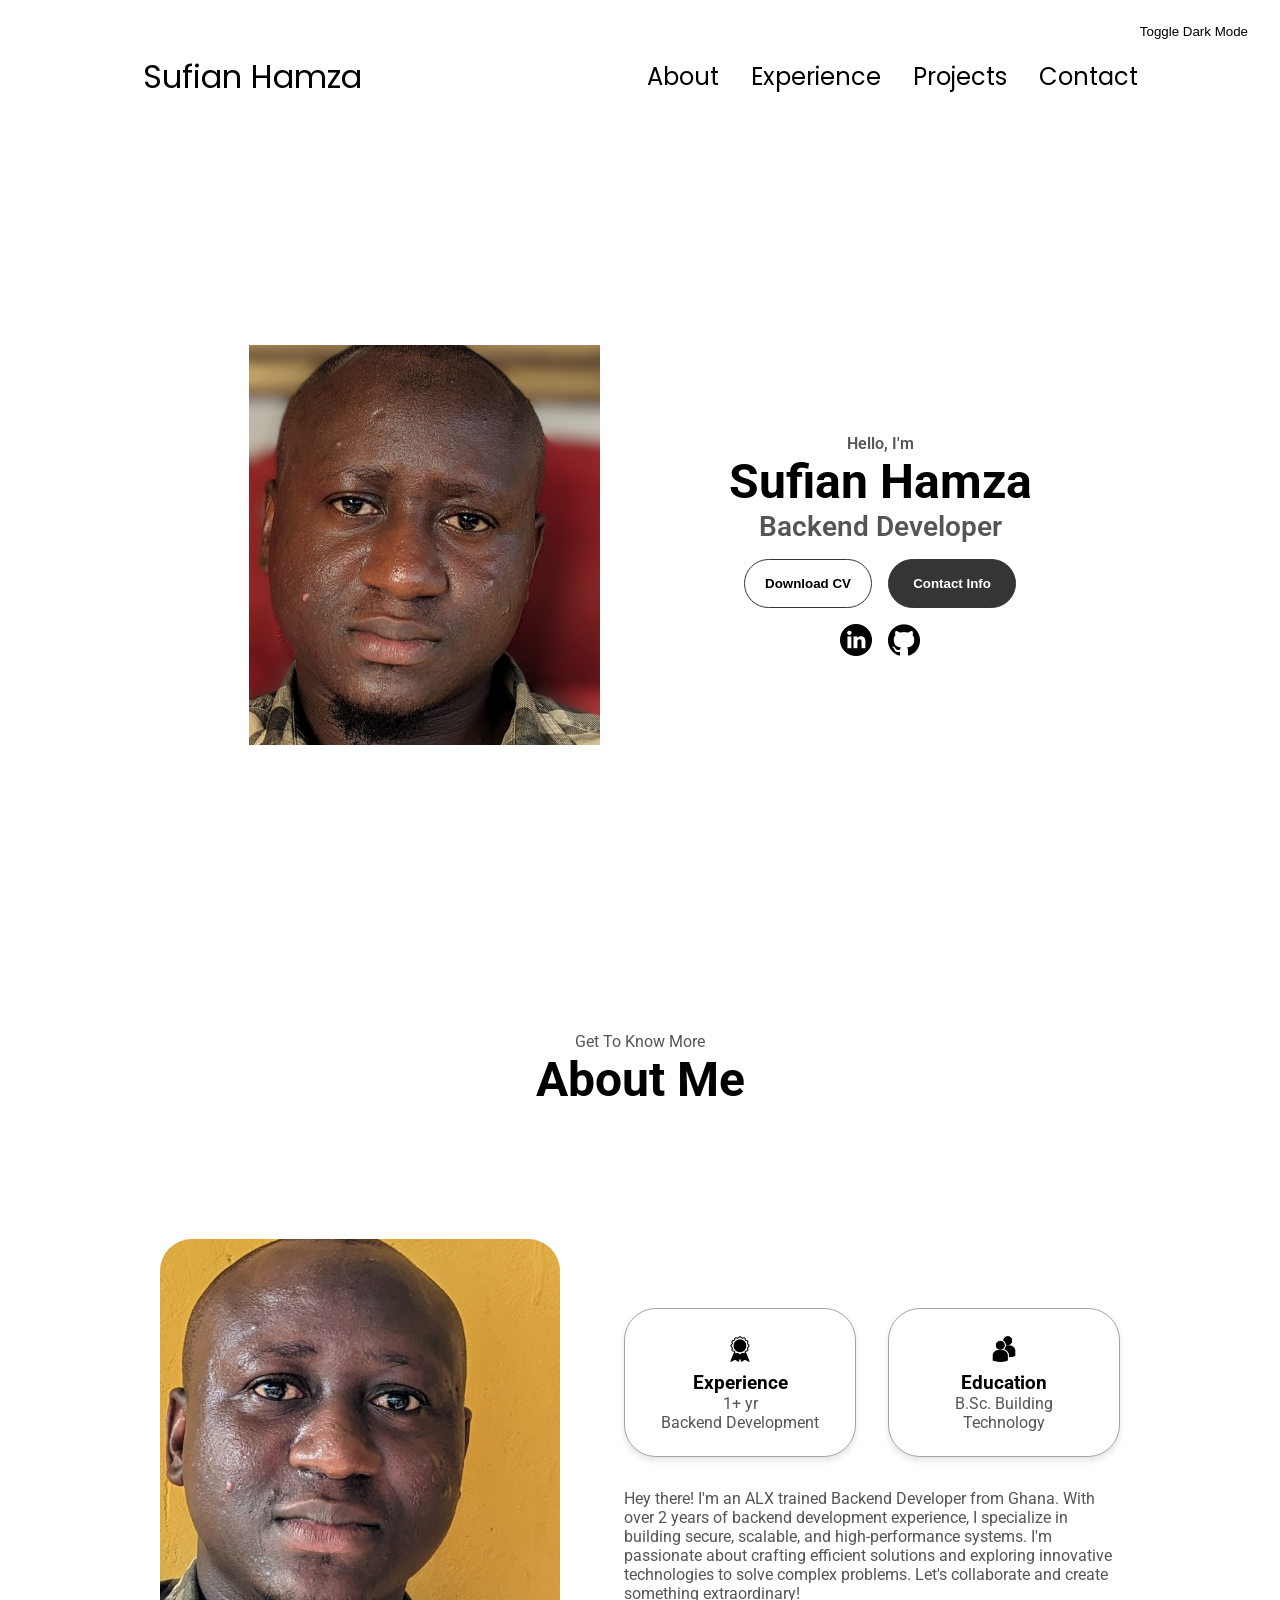
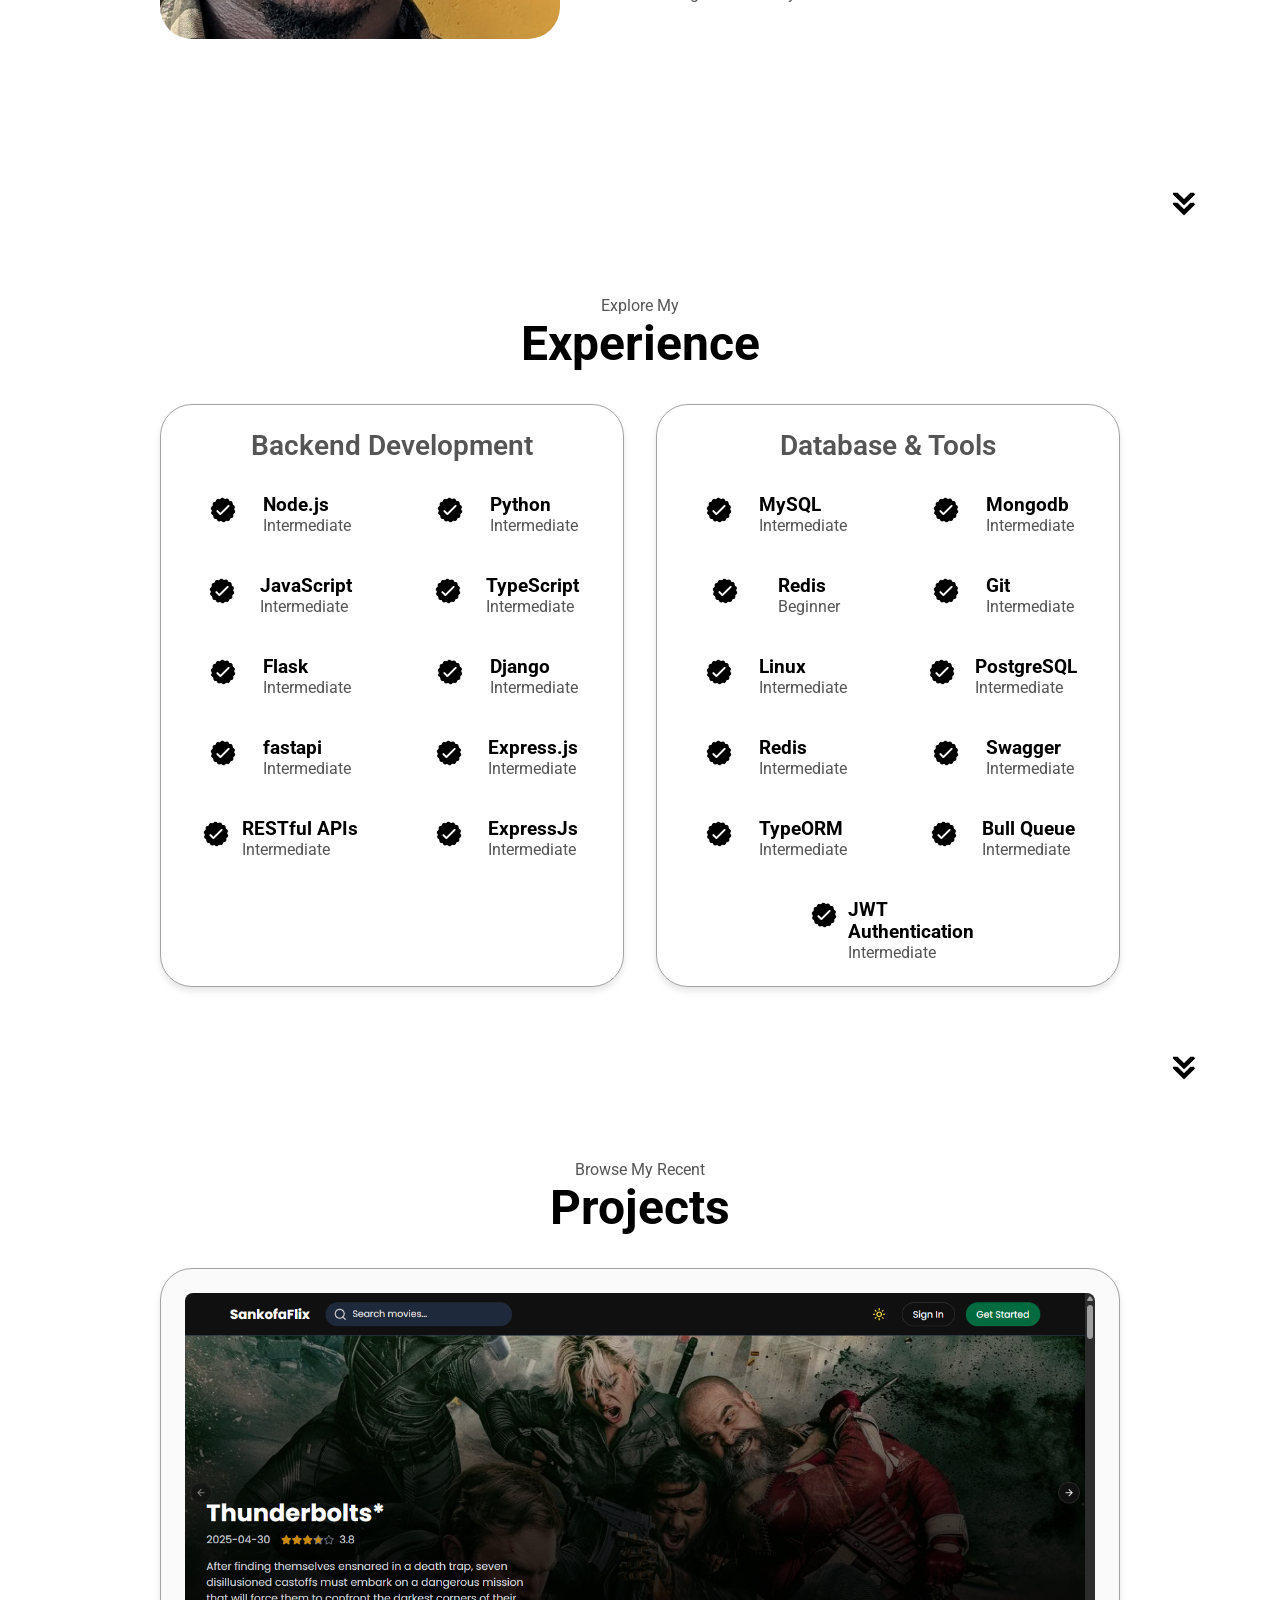
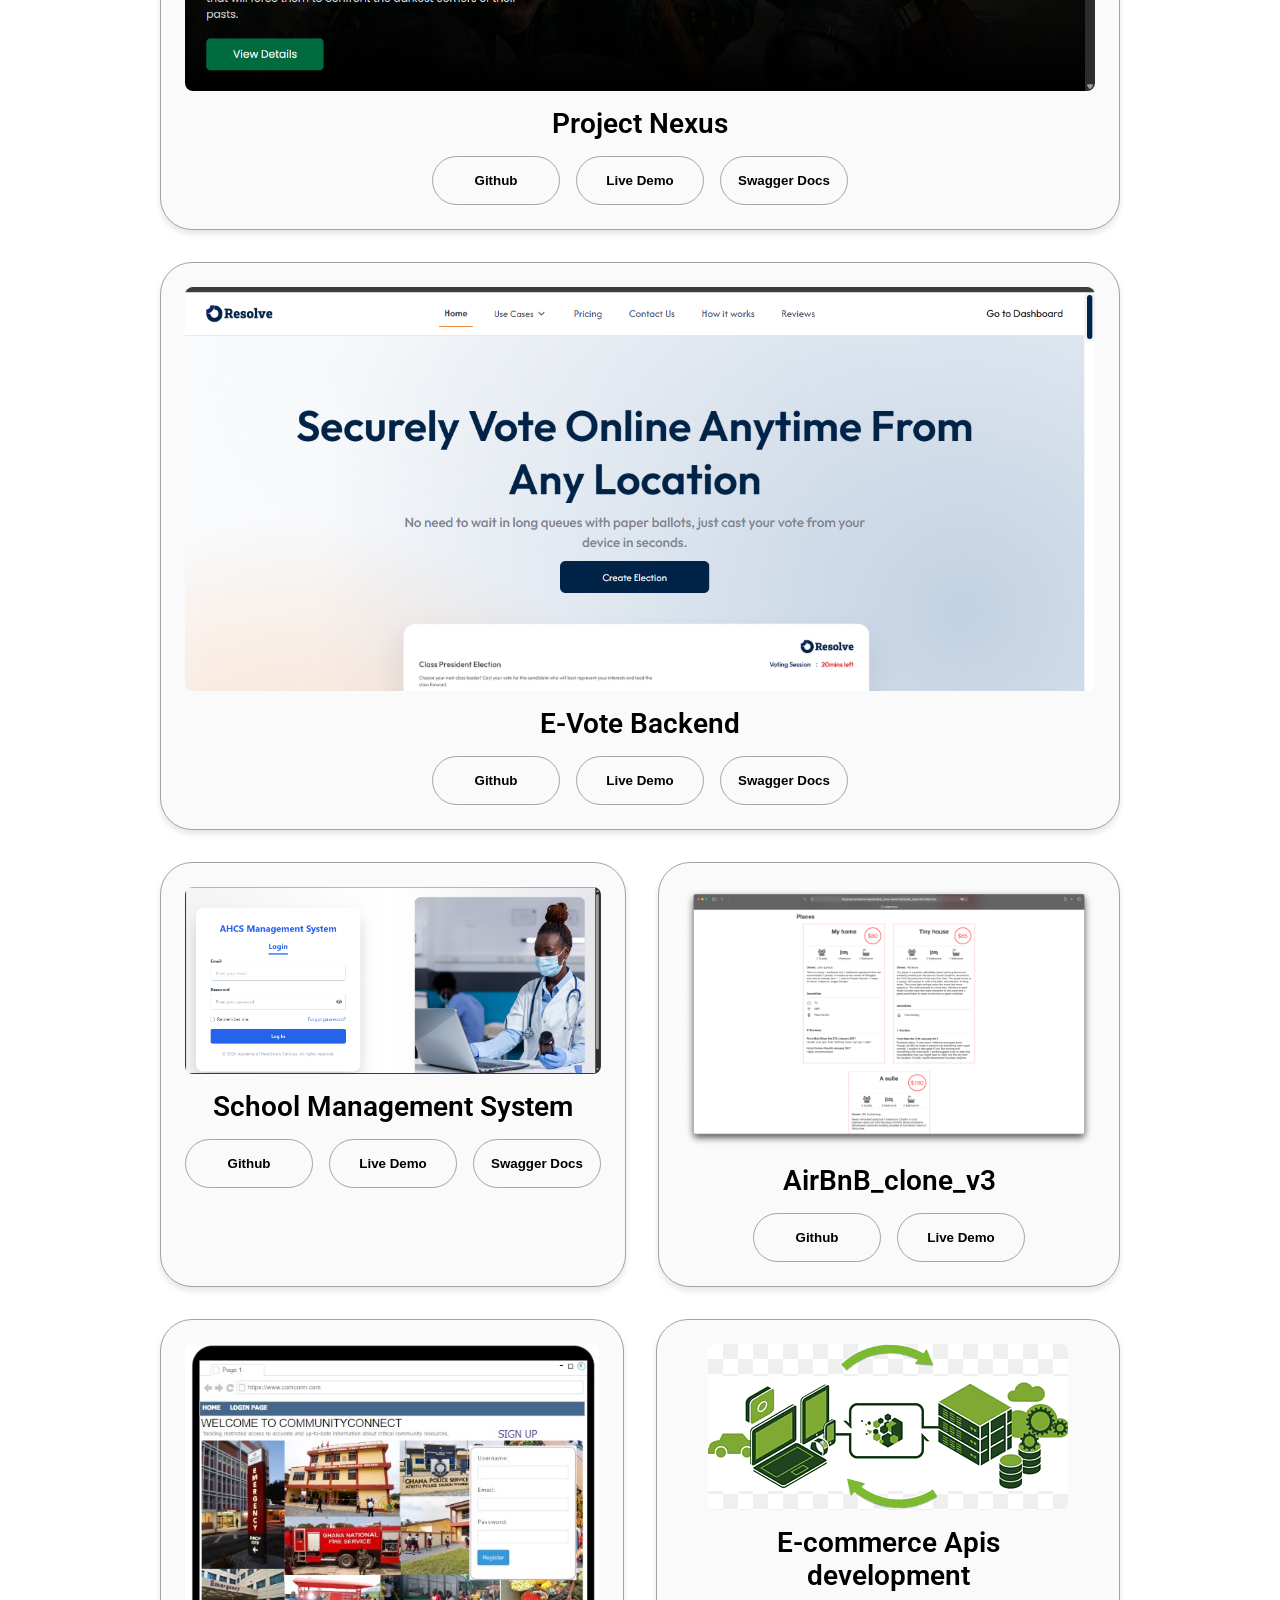
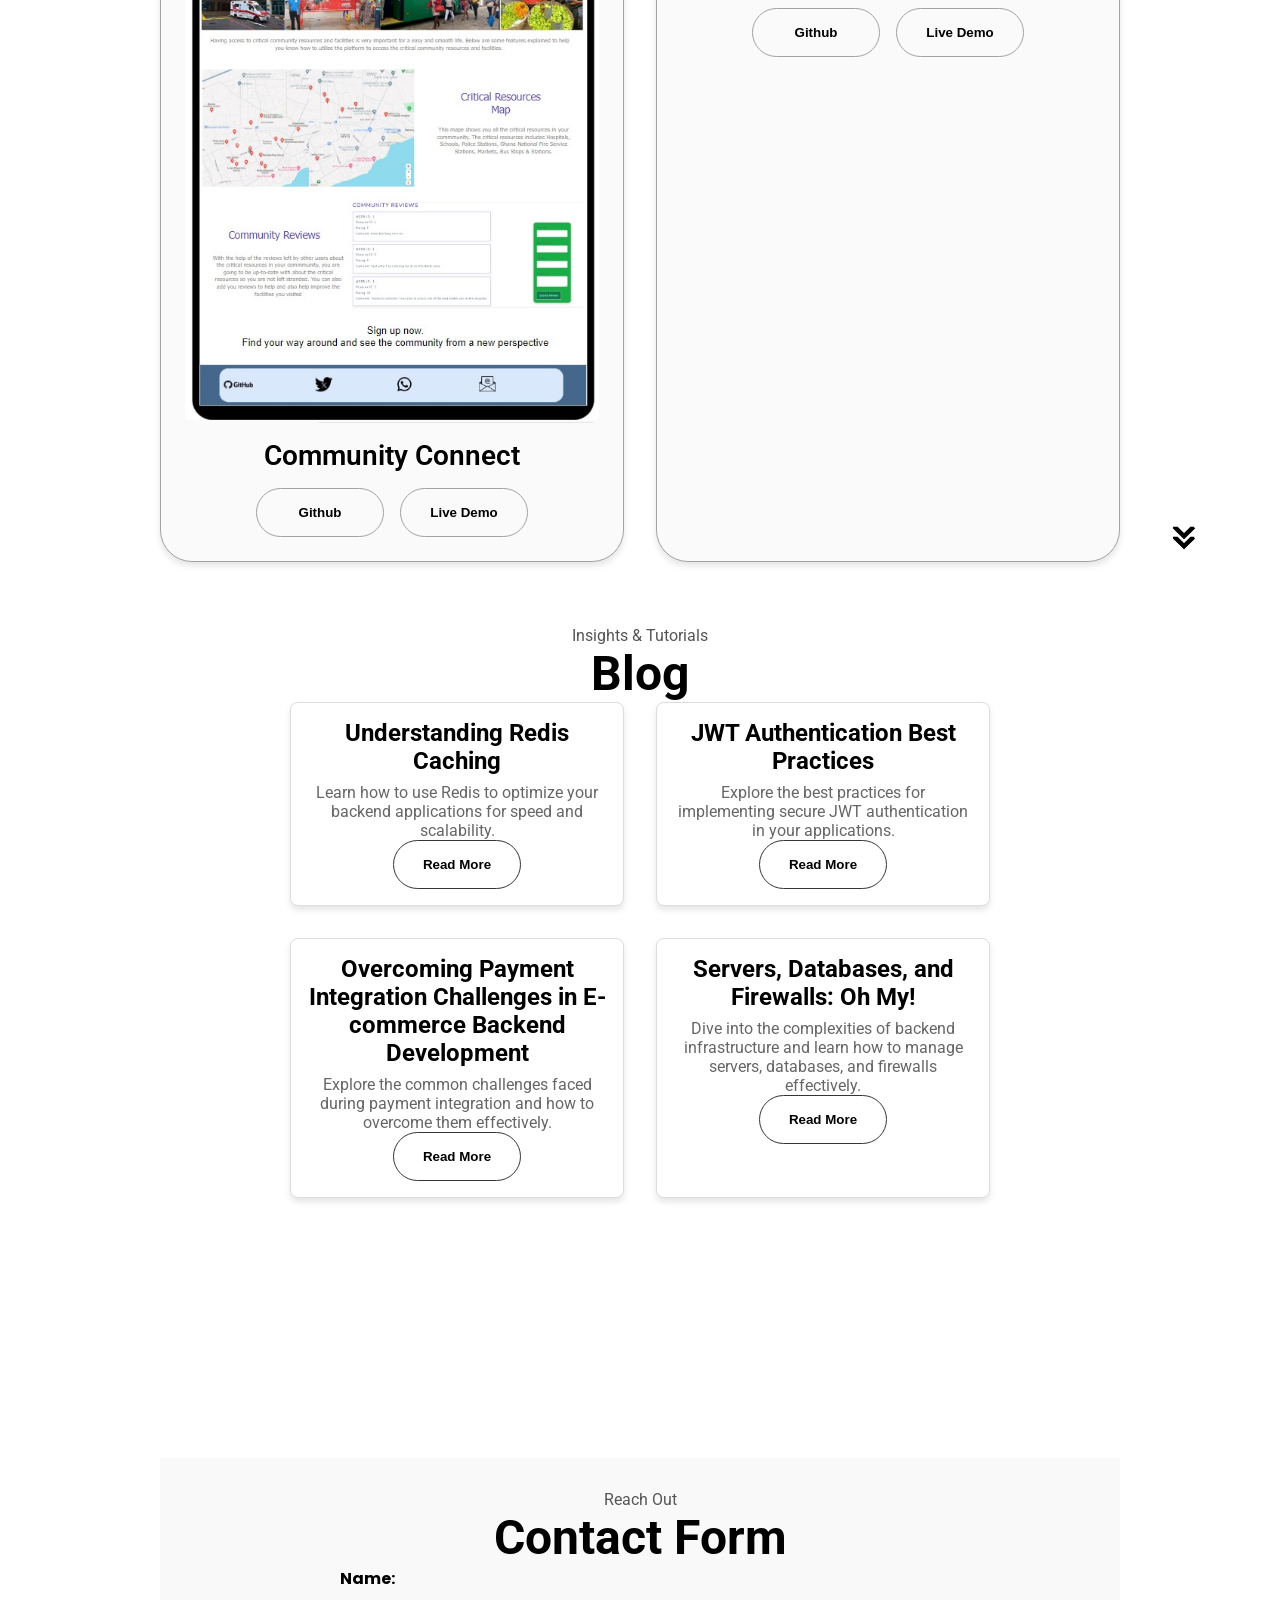
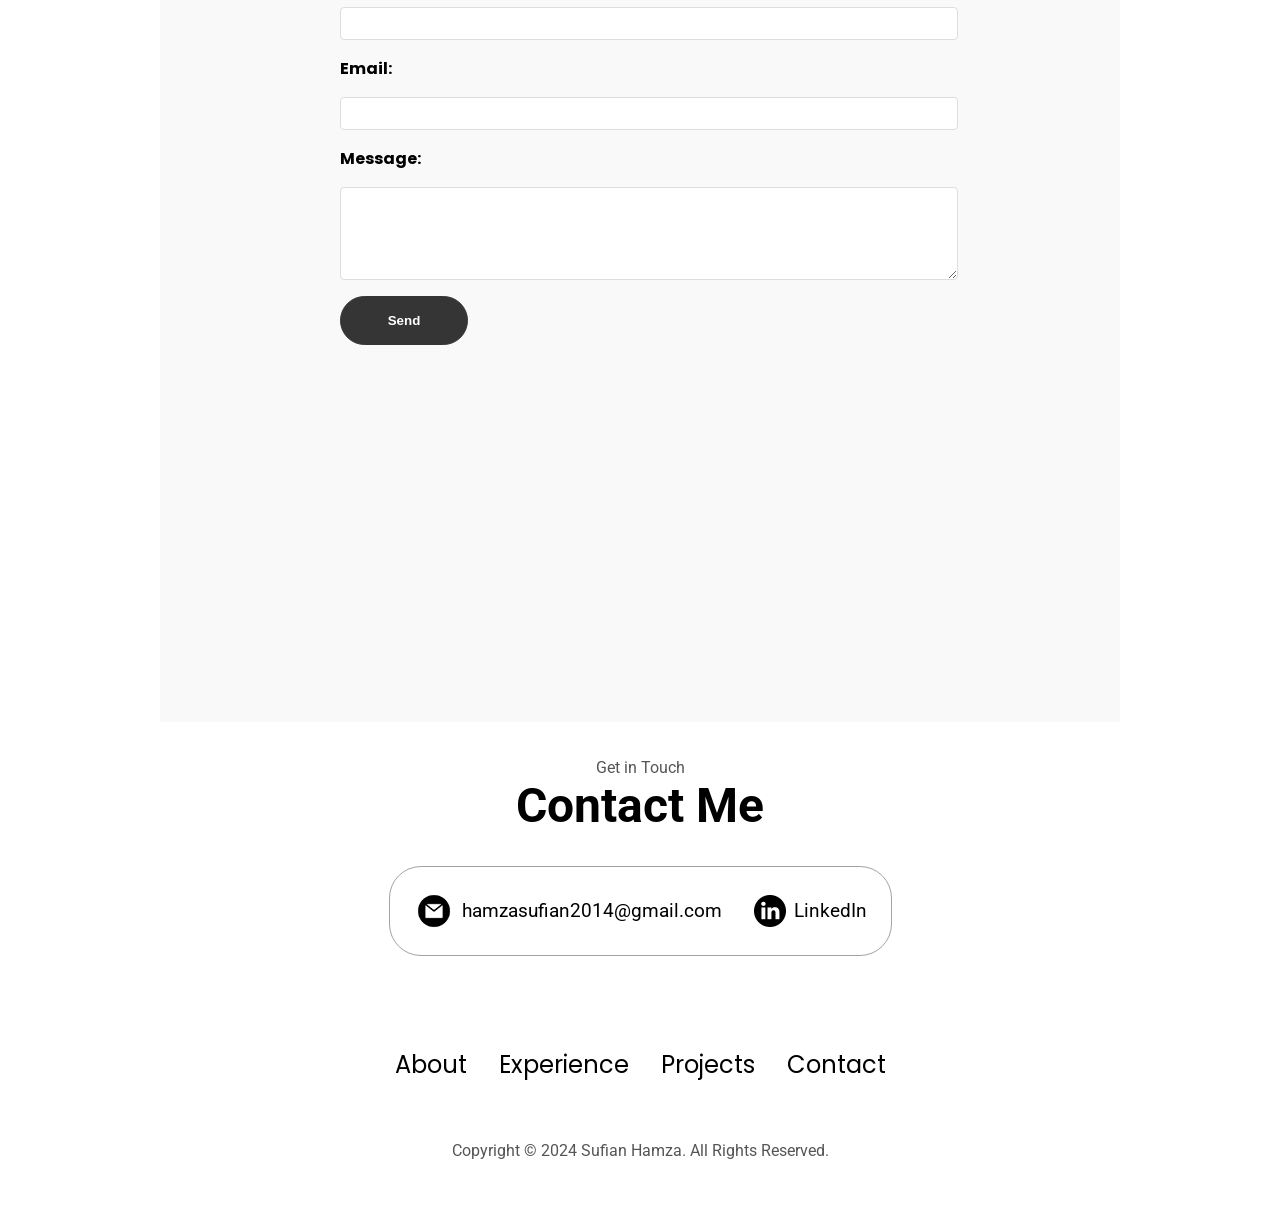
==== index.html @ e7803c9d "Enhance portfolio website with new blog and contact form sections, update project details, and impro" ====
<!DOCTYPE html>
<html lang="en">

<head>
    <meta charset="UTF-8" />
    <meta http-equiv="X-UA-Compatible" content="IE=edge" />
    <meta name="viewport" content="width=device-width, initial-scale=1.0" />
    <title>My Portfolio</title>
    <link rel="stylesheet" href="style.css" />
    <link rel="stylesheet" href="mediaqueries.css" />
</head>

<body>
    <nav id="desktop-nav">
        <div class="logo">Sufian Hamza</div>
        <div>
            <ul class="nav-links">
                <li><a href="#about">About</a></li>
                <li><a href="#experience">Experience</a></li>
                <li><a href="#projects">Projects</a></li>
                <li><a href="#contact">Contact</a></li>
            </ul>
        </div>
    </nav>
    <nav id="hamburger-nav">
        <div class="logo">Sufian Hamza</div>
        <div class="hamburger-menu">
            <div class="hamburger-icon" onclick="toggleMenu()">
                <span></span>
                <span></span>
                <span></span>
            </div>
            <div class="menu-links">
                <li><a href="#about" onclick="toggleMenu()">About</a></li>
                <li><a href="#experience" onclick="toggleMenu()">Experience</a></li>
                <li><a href="#projects" onclick="toggleMenu()">Projects</a></li>
                <li><a href="#contact" onclick="toggleMenu()">Contact</a></li>
            </div>
        </div>
    </nav>
    <section id="profile">
        <div class="section__pic-container">
            <img src="./assets/profile-pic.png" alt="Sufian Hamza profile picture" />
        </div>
        <div class="section__text">
            <p class="section__text__p1">Hello, I'm</p>
            <h1 class="title">Sufian Hamza</h1>
            <p class="section__text__p2">Backend Developer</p>
            <div class="btn-container">
                <button class="btn btn-color-2" onclick="window.open('./assets/resume-example.pdf')">
                    Download CV
                </button>
                <button class="btn btn-color-1" onclick="location.href='./#contact'">
                    Contact Info
                </button>
            </div>
            <div id="socials-container">
                <img src="./assets/linkedin.png" alt="My LinkedIn profile" class="icon"
                    onclick="location.href='https://www.linkedin.com/in/hamza-sufian-4b1200106?lipi=urn%3Ali%3Apage%3Ad_flagship3_profile_view_base_contact_details%3BFi2xtFT2TN6ev2rzOmdROA%3D%3D'" />
                <img src="./assets/github.png" alt="My Github profile" class="icon"
                    onclick="location.href='https://github.com/zee-ham-su'" />
            </div>
        </div>
    </section>
    <section id="about">
        <p class="section__text__p1">Get To Know More</p>
        <h1 class="title">About Me</h1>
        <div class="section-container">
            <div class="section__pic-container">
                <img src="./assets/about-pic.png" alt="Profile picture" class="about-pic" />
            </div>
            <div class="about-details-container">
                <div class="about-containers">
                    <div class="details-container">
                        <img src="./assets/experience.png" alt="Experience icon" class="icon" />
                        <h3>Experience</h3>
                        <p>1+ yr <br />Backend Development</p>
                    </div>
                    <div class="details-container">
                        <img src="./assets/education.png" alt="Education icon" class="icon" />
                        <h3>Education</h3>
                        <p>B.Sc. Building Technology<br /></p>
                    </div>
                </div>
                <div class="text-container">
                    <p>
                        Hey there! I'm an ALX trained Backend Developer from Ghana.
                        With over 2 years of backend development experience, I specialize in building secure, scalable, and high-performance systems. I'm passionate about crafting efficient solutions and exploring innovative technologies to solve complex problems. Let's collaborate and create something extraordinary!
                    </p>
                </div>
            </div>
        </div>
        <img src="./assets/arrow.png" alt="Arrow icon" class="icon arrow" onclick="location.href='./#experience'" />
    </section>
    <section id="experience">
        <p class="section__text__p1">Explore My</p>
        <h1 class="title">Experience</h1>
        <div class="experience-details-container">
            <div class="about-containers">
                <div class="details-container">
                    <h2 class="experience-sub-title">Backend Development</h2>
                    <div class="article-container">
                        <article>
                            <img src="./assets/checkmark.png" alt="Experience icon" class="icon" />
                            <div>
                                <h3>Node.js</h3>
                                <p>Intermediate</p>
                            </div>
                        </article>
                        <article>
                            <img src="./assets/checkmark.png" alt="Experience icon" class="icon" />
                            <div>
                                <h3>Python</h3>
                                <p>Intermediate</p>
                            </div>
                        </article>
                        <article>
                            <img src="./assets/checkmark.png" alt="Experience icon" class="icon" />
                            <div>
                                <h3>JavaScript</h3>
                                <p>Intermediate</p>
                            </div>
                        </article>

                        <article>
                            <img src="./assets/checkmark.png" alt="Experience icon" class="icon" />
                            <div>
                                <h3>TypeScript</h3>
                                <p>Intermediate</p>
                            </div>
                        </article>
                        <article>
                            <img src="./assets/checkmark.png" alt="Experience icon" class="icon" />
                            <div>
                                <h3>Flask</h3>
                                <p>Intermediate</p>
                            </div>
                        </article>
                        <article>
                            <img src="./assets/checkmark.png" alt="Experience icon" class="icon" />
                            <div>
                                <h3>Django</h3>
                                <p>Intermediate</p>
                            </div>
                        </article>
                        <article>
                            <img src="./assets/checkmark.png" alt="Experience icon" class="icon" />
                            <div>
                                <h3>fastapi</h3>
                                <p>Intermediate</p>
                            </div>
                        </article>
                        <article>
                            <img src="./assets/checkmark.png" alt="Experience icon" class="icon" />
                            <div>
                                <h3>Express.js</h3>
                                <p>Intermediate</p>
                            </div>
                        </article>
                        <article>
                            <img src="./assets/checkmark.png" alt="Experience icon" class="icon" />
                            <div>
                                <h3>RESTful APIs</h3>
                                <p>Intermediate</p>
                            </div>
                        </article>
                        <article>
                            <img src="./assets/checkmark.png" alt="Experience icon" class="icon" />
                            <div>
                                <h3>ExpressJs</h3>
                                <p>Intermediate</p>
                            </div>
                    </div>
                </div>
                <div class="details-container">
                    <h2 class="experience-sub-title">Database & Tools</h2>
                    <div class="article-container">
                        <article>
                            <img src="./assets/checkmark.png" alt="Experience icon" class="icon" />
                            <div>
                                <h3>MySQL</h3>
                                <p>Intermediate</p>
                            </div>
                        </article>
                        <article>
                            <img src="./assets/checkmark.png" alt="Experience icon" class="icon" />
                            <div>
                                <h3>Mongodb</h3>
                                <p>Intermediate</p>
                            </div>
                        </article>
                        <article>
                            <img src="./assets/checkmark.png" alt="Experience icon" class="icon" />
                            <div>
                                <h3>Redis</h3>
                                <p>Beginner</p>
                            </div>
                        </article>
                        <article>
                            <img src="./assets/checkmark.png" alt="Experience icon" class="icon" />
                            <div>
                                <h3>Git</h3>
                                <p>Intermediate</p>
                            </div>
                        </article>
                        <article>
                            <img src="./assets/checkmark.png" alt="Experience icon" class="icon" />
                            <div>
                                <h3>Linux</h3>
                                <p>Intermediate</p>
                            </div>
                        </article>
                        <article>
                            <img src="./assets/checkmark.png" alt="Experience icon" class="icon" />
                            <div>
                                <h3>PostgreSQL</h3>
                                <p>Intermediate</p>
                            </div>
                        </article>
                        <article>
                            <img src="./assets/checkmark.png" alt="Experience icon" class="icon" />
                            <div>
                                <h3>Redis</h3>
                                <p>Intermediate</p>
                            </div>
                        </article>
                        <article>
                            <img src="./assets/checkmark.png" alt="Experience icon" class="icon" />
                            <div>
                                <h3>Swagger</h3>
                                <p>Intermediate</p>
                            </div>
                        </article>
                        <article>
                            <img src="./assets/checkmark.png" alt="Experience icon" class="icon" />
                            <div>
                                <h3>TypeORM</h3>
                                <p>Intermediate</p>
                            </div>
                        </article>
                        <article>
                            <img src="./assets/checkmark.png" alt="Experience icon" class="icon" />
                            <div>
                                <h3>Bull Queue</h3>
                                <p>Intermediate</p>
                            </div>
                        </article>
                        <article>
                            <img src="./assets/checkmark.png" alt="Experience icon" class="icon" />
                            <div>
                                <h3>JWT Authentication</h3>
                                <p>Intermediate</p>
                            </div>
                        </article>
                    </div>
                </div>
            </div>
        </div>
        <img src="./assets/arrow.png" alt="Arrow icon" class="icon arrow" onclick="location.href='./#projects'" />
    </section>
    <section id="projects">
        <p class="section__text__p1">Browse My Recent</p>
        <h1 class="title">Projects</h1>
        <div class="experience-details-container">
            <div class="about-containers">
                <div class="details-container color-container">
                    <div class="article-container">
                        <img src="./assets/project-4.png" alt="Project 4" class="project-img" />
                    </div>
                    <h2 class="experience-sub-title project-title">Project Nexus</h2>
                    <div class="btn-container">
                        <button class="btn btn-color-2 project-btn"
                            onclick="location.href='https://github.com/zee-ham-su/Project-Nexus'">
                            Github
                        </button>
                        <button class="btn btn-color-2 project-btn"
                            onclick="location.href='https://sankofa-flix.vercel.app/'">
                            Live Demo
                        </button>
                        <button class="btn btn-color-2 project-btn"
                            onclick="location.href='https://flick-nexus-finder-7b5f0047c57a.herokuapp.com/api/docs/'">
                            Swagger Docs
                        </button>
                    </div>
                </div>
                <div class="details-container color-container">
                    <div class="article-container">
                        <img src="./assets/project-5.png" alt="Project 5" class="project-img" />
                    </div>
                    <h2 class="experience-sub-title project-title">E-Vote Backend</h2>
                    <div class="btn-container">
                        <button class="btn btn-color-2 project-btn"
                            onclick="location.href='https://github.com/hngprojects/E-Vote-BE'">
                            Github
                        </button>
                        <button class="btn btn-color-2 project-btn"
                            onclick="location.href='https://resolve.vote/'">
                            Live Demo
                        </button>
                        <button class="btn btn-color-2 project-btn"
                            onclick="location.href='https://api.staging.resolve.vote/api/docs#/'">
                            Swagger Docs
                        </button>
                    </div>
                </div>
                <div class="details-container color-container">
                    <div class="article-container">
                        <img src="./assets/project-6.png" alt="Project 6" class="project-img" />
                    </div>
                    <h2 class="experience-sub-title project-title">School Management System</h2>
                    <div class="btn-container">
                        <button class="btn btn-color-2 project-btn"
                            onclick="location.href='https://github.com/myssinc/SMS'">
                            Github
                        </button>
                        <button class="btn btn-color-2 project-btn"
                            onclick="location.href='http://143.110.220.72/login'">
                            Live Demo
                        </button>
                        <button class="btn btn-color-2 project-btn"
                            onclick="location.href='http://143.110.220.72/swagger/'">
                            Swagger Docs
                        </button>
                    </div>
                </div>
                <div class="details-container color-container">
                    <div class="article-container">
                        <img src="./assets/project-1.png" alt="Project 1" class="project-img" />
                    </div>
                    <h2 class="experience-sub-title project-title">AirBnB_clone_v3</h2>
                    <div class="btn-container">
                        <button class="btn btn-color-2 project-btn"
                            onclick="location.href='https://github.com/zee-ham-su/AirBnB_clone_v3.git'">
                            Github
                        </button>
                        <button class="btn btn-color-2 project-btn"
                            onclick="location.href='https://github.com/zee-ham-su/AirBnB_clone_v3.git'">
                            Live Demo
                        </button>
                    </div>
                </div>
                <div class="details-container color-container">
                    <div class="article-container">
                        <img src="./assets/project-2.png" alt="Project 2" class="project-img" />
                    </div>
                    <h2 class="experience-sub-title project-title">Community Connect</h2>
                    <div class="btn-container">
                        <button class="btn btn-color-2 project-btn"
                            onclick="location.href='https://github.com/zee-ham-su/comconn'">
                            Github
                        </button>
                        <button class="btn btn-color-2 project-btn"
                            onclick="location.href='https://youtu.be/AJQCdvx_MZY'">
                            Live Demo
                        </button>
                    </div>
                </div>
                <div class="details-container color-container">
                    <div class="article-container">
                        <img src="./assets/project-3.png" alt="Project 3" class="project-img" />
                    </div>
                    <h2 class="experience-sub-title project-title">E-commerce Apis development</h2>
                    <div class="btn-container">
                        <button class="btn btn-color-2 project-btn"
                            onclick="location.href='https://github.com/zee-ham-su/EThread'">
                            Github
                        </button>
                        <button class="btn btn-color-2 project-btn"
                            onclick="location.href='https://youtu.be/S31Y5nQ3_Ek'">
                            Live Demo
                        </button>
                    </div>
                </div>
            </div>
        </div>
        <img src="./assets/arrow.png" alt="Arrow icon" class="icon arrow" onclick="location.href='./#contact'" />
    </section>

    <section id="blog">
        <p class="section__text__p1">Insights & Tutorials</p>
        <h1 class="title">Blog</h1>
        <div class="blog-container">
            <div class="blog-post">
                <h2>Understanding Redis Caching</h2>
                <p>Learn how to use Redis to optimize your backend applications for speed and scalability.</p>
                <button class="btn btn-color-2" onclick="location.href='blog/redis-caching.html'">Read More</button>
            </div>
            <div class="blog-post">
                <h2>JWT Authentication Best Practices</h2>
                <p>Explore the best practices for implementing secure JWT authentication in your applications.</p>
                <button class="btn btn-color-2" onclick="location.href='https://medium.com/@hamzasufian2014/jwt-authentication-best-practices-a-guide-for-secure-web-applications-798b7a36f023'">Read More</button>
            </div>
            <div class="blog-post">
                <h2>Overcoming Payment Integration Challenges in E-commerce Backend Development</h2>
                <p>Explore the common challenges faced during payment integration and how to overcome them effectively.</p>
                <button class="btn btn-color-2" onclick="location.href='https://medium.com/@hamzasufian2014/overcoming-payment-integration-challenges-in-e-commerce-backend-development-c4e9971b0be3?source=your_stories_page--------------------------------------------'">Read More</button>
            </div>
            <div class="blog-post">
                <h2>Servers, Databases, and Firewalls: Oh My!</h2>
                <p>Dive into the complexities of backend infrastructure and learn how to manage servers, databases, and firewalls effectively.</p>
                <button class="btn btn-color-2" onclick="location.href='https://medium.com/@hamzasufian2014/servers-databases-and-firewalls-oh-my-cc094ef1f914?source=your_stories_page--------------------------------------------'">Read More</button>
            </div>
        </div>
    </section>

    <section id="contact-form">
        <p class="section__text__p1">Reach Out</p>
        <h1 class="title">Contact Form</h1>
        <form id="contact" action="https://formspree.io/f/mjkwwynp" method="POST">
            <label for="name">Name:</label>
            <input type="text" id="name" name="name" required>

            <label for="email">Email:</label>
            <input type="email" id="email" name="email" required>

            <label for="message">Message:</label>
            <textarea id="message" name="message" rows="5" required></textarea>

            <button type="submit" class="btn btn-color-1">Send</button>
        </form>
    </section>
    <section id="contact">
        <p class="section__text__p1">Get in Touch</p>
        <h1 class="title">Contact Me</h1>
        <div class="contact-info-upper-container">
            <div class="contact-info-container">
                <img src="./assets/email.png" alt="Email icon" class="icon contact-icon email-icon" />
                <p><a href="mailto:examplemail@gmail.com">hamzasufian2014@gmail.com</a></p>
            </div>
            <div class="contact-info-container">
                <img src="./assets/linkedin.png" alt="LinkedIn icon" class="icon contact-icon" />
                <p><a href="https://www.linkedin.com">LinkedIn</a></p>
            </div>
        </div>
    </section>
    <footer>
        <nav>
            <div class="nav-links-container">
                <ul class="nav-links">
                    <li><a href="#about">About</a></li>
                    <li><a href="#experience">Experience</a></li>
                    <li><a href="#projects">Projects</a></li>
                    <li><a href="#contact">Contact</a></li>
                </ul>
            </div>
        </nav>
        <p>Copyright &#169; 2024 Sufian Hamza. All Rights Reserved.</p>
    </footer>
    <script src="script.js"></script>
</body>

</html>
---- style.css ----
/* GENERAL */

@import url("https://fonts.googleapis.com/css2?family=Poppins:wght@300;400;500;600&display=swap");
@import url("https://fonts.googleapis.com/css2?family=Roboto:wght@300;400;500;700&display=swap");

* {
    margin: 0;
    padding: 0;
}

body {
    font-family: "Poppins", sans-serif;
    opacity: 0;
    transition: opacity 0.5s ease-in-out;
}

body.loaded {
    opacity: 1;
}

html {
    scroll-behavior: smooth;
}

p {
    color: rgb(85, 85, 85);
}

h1, h2, h3, p {
    font-family: 'Roboto', sans-serif;
}

/* TRANSITION */

a,
.btn {
    transition: all 300ms ease;
}

a {
    transition: color 0.3s ease;
}

a:hover {
    color: #ff7f50;
    text-decoration: underline;
    text-underline-offset: 1rem;
    text-decoration-color: rgb(181, 181, 181);
}

/* DESKTOP NAV */

nav,
.nav-links {
    display: flex;
}

nav {
    justify-content: space-around;
    align-items: center;
    height: 17vh;
}

.nav-links {
    gap: 2rem;
    list-style: none;
    font-size: 1.5rem;
}

a {
    color: black;
    text-decoration: none;
    text-decoration-color: white;
}

.logo {
    font-size: 2rem;
}

.logo:hover {
    cursor: default;
}

/* HAMBURGER MENU */

#hamburger-nav {
    display: none;
}

.hamburger-menu {
    position: relative;
    display: inline-block;
}

.hamburger-icon {
    display: flex;
    flex-direction: column;
    justify-content: space-between;
    height: 24px;
    width: 30px;
    cursor: pointer;
}

.hamburger-icon span {
    width: 100%;
    height: 2px;
    background-color: black;
    transition: all 0.3 ease-in-out;
}

.menu-links {
    position: absolute;
    top: 100%;
    right: 0;
    background-color: white;
    width: fit-content;
    max-height: 0;
    overflow: hidden;
    transition: all 0.3 ease-in-out;
}

.menu-links a {
    display: block;
    padding: 10px;
    text-align: center;
    font-size: 1.5rem;
    color: black;
    text-decoration: none;
    transition: all 0.3 ease-in-out;
}

.menu-links li {
    list-style: none;
}

.menu-links.open {
    max-height: 300px;
}

.hamburger-icon.open span:first-child {
    transform: rotate(45deg) translate(10px, 5px);
}

.hamburger-icon.open span:nth-child(2) {
    opacity: 0;
}

.hamburger-icon.open span:last-child {
    transform: rotate(-45deg) translate(10px, -5px);
}

.hamburger-icon span:first-child {
    transform: none;
}

.hamburger-icon span:first-child {
    opacity: 1;
}

.hamburger-icon span:first-child {
    transform: none;
}

/* SECTIONS */

section {
    padding-top: 4vh;
    height: 96vh;
    margin: 0 10rem;
    box-sizing: border-box;
    min-height: fit-content;
}

.section-container {
    display: flex;
}

/* PROFILE SECTION */

#profile {
    display: flex;
    justify-content: center;
    gap: 5rem;
    height: 80vh;
}

.section__pic-container {
    display: flex;
    height: 400px;
    width: 400px;
    margin: auto 0;
}

.section__text {
    align-self: center;
    text-align: center;
}

.section__text p {
    font-weight: 600;
}

.section__text__p1 {
    text-align: center;
}

.section__text__p2 {
    font-size: 1.75rem;
    margin-bottom: 1rem;
}

.title {
    font-size: 3rem;
    text-align: center;
    animation: fadeIn 1.5s ease-in-out;
}

@keyframes fadeIn {
    from {
        opacity: 0;
        transform: translateY(20px);
    }
    to {
        opacity: 1;
        transform: translateY(0);
    }
}

#socials-container {
    display: flex;
    justify-content: center;
    margin-top: 1rem;
    gap: 1rem;
}

/* ICONS */

.icon {
    cursor: pointer;
    height: 2rem;
}

/* BUTTONS */

.btn-container {
    display: flex;
    justify-content: center;
    gap: 1rem;
}

.btn {
    font-weight: 600;
    transition: transform 0.3s ease, background-color 0.3s ease;
    padding: 1rem;
    width: 8rem;
    border-radius: 2rem;
}

.btn:hover {
    transform: scale(1.05);
    background-color: #ff7f50;
}

.btn-color-1,
.btn-color-2 {
    border: rgb(53, 53, 53) 0.1rem solid;
}

.btn-color-1:hover,
.btn-color-2:hover {
    cursor: pointer;
}

.btn-color-1,
.btn-color-2:hover {
    background: rgb(53, 53, 53);
    color: white;
}

.btn-color-1:hover {
    background: rgb(0, 0, 0);
}

.btn-color-2 {
    background: none;
}

.btn-color-2:hover {
    border: rgb(255, 255, 255) 0.1rem solid;
}

.btn-container {
    gap: 1rem;
}

/* ABOUT SECTION */

#about {
    position: relative;
}

.about-containers {
    gap: 2rem;
    margin-bottom: 2rem;
    margin-top: 2rem;
}

.about-details-container {
    justify-content: center;
    flex-direction: column;
}

.about-containers,
.about-details-container {
    display: flex;
}

.about-pic {
    border-radius: 2rem;
}

.arrow {
    position: absolute;
    right: -5rem;
    bottom: 2.5rem;
}

.details-container {
    padding: 1.5rem;
    flex: 1;
    background: white;
    border-radius: 2rem;
    border: rgb(53, 53, 53) 0.1rem solid;
    border-color: rgb(163, 163, 163);
    text-align: center;
    animation: slideUp 1.5s ease-in-out;
    box-shadow: 0 4px 6px rgba(0, 0, 0, 0.1);
    transition: transform 0.3s ease, box-shadow 0.3s ease;
}

.details-container:hover {
    transform: translateY(-10px);
    box-shadow: 0 6px 10px rgba(0, 0, 0, 0.15);
}

@keyframes slideUp {
    from {
        opacity: 0;
        transform: translateY(50px);
    }
    to {
        opacity: 1;
        transform: translateY(0);
    }
}

.section-container {
    gap: 4rem;
    height: 80%;
}

.section__pic-container {
    height: 400px;
    width: 400px;
    margin: auto 0;
}

/* EXPERIENCE SECTION */

#experience {
    position: relative;
}

.experience-sub-title {
    color: rgb(85, 85, 85);
    font-weight: 600;
    font-size: 1.75rem;
    margin-bottom: 2rem;
}

.experience-details-container {
    display: flex;
    justify-content: center;
    flex-direction: column;
}

.article-container {
    display: flex;
    text-align: initial;
    flex-wrap: wrap;
    flex-direction: row;
    gap: 2.5rem;
    justify-content: space-around;
}

article {
    display: flex;
    width: 10rem;
    justify-content: space-around;
    gap: 0.5rem;
}

article .icon {
    cursor: default;
}

/* PROJECTS SECTION */

#projects {
    position: relative;
}

.color-container {
    border-color: rgb(163, 163, 163);
    background: rgb(250, 250, 250);
}

.project-img {
    max-width: 100%;
    height: auto;
    border-radius: 8px;
    loading: lazy;
}

.project-title {
    margin: 1rem;
    color: black;
}

.project-btn {
    color: black;
    border-color: rgb(163, 163, 163);
}

/* CONTACT */

#contact {
    display: flex;
    justify-content: center;
    flex-direction: column;
    height: 70vh;
}

.contact-info-upper-container {
    display: flex;
    justify-content: center;
    border-radius: 2rem;
    border: rgb(53, 53, 53) 0.1rem solid;
    border-color: rgb(163, 163, 163);
    background: (250, 250, 250);
    margin: 2rem auto;
    padding: 0.5rem;
}

.contact-info-container {
    display: flex;
    align-items: center;
    justify-content: center;
    gap: 0.5rem;
    margin: 1rem;
}

.contact-info-container p {
    font-size: larger;
}

.contact-icon {
    cursor: default;
}

.email-icon {
    height: 2.5rem;
}

/* FOOTER SECTION */

footer {
    height: 26vh;
    margin: 0 1rem;
}

footer p {
    text-align: center;
}

/* Add dark mode styles */
body.dark-mode {
    background-color: #121212;
    color: #ffffff;
}

nav.dark-mode {
    background-color: #1e1e1e;
    color: #ffffff;
}

.details-container.dark-mode {
    background-color: #1e1e1e;
    border-color: #333333;
}

.btn.dark-mode {
    background-color: #333333;
    color: #ffffff;
    border-color: #444444;
}

.btn.dark-mode:hover {
    background-color: #444444;
}

/* Add a toggle button for dark mode */
#dark-mode-toggle {
    position: fixed;
    top: 1rem;
    right: 1rem;
    background-color: #ffffff;
    color: #000000;
    border: none;
    padding: 0.5rem 1rem;
    border-radius: 5px;
    cursor: pointer;
    transition: background-color 0.3s ease, color 0.3s ease;
}

#dark-mode-toggle.dark-mode {
    background-color: #333333;
    color: #ffffff;
}

/* Responsive design improvements */
@media (max-width: 768px) {
    nav {
        flex-direction: column;
        align-items: center;
    }

    .nav-links {
        flex-direction: column;
        gap: 1rem;
    }

    #profile {
        flex-direction: column;
        text-align: center;
    }

    .section__pic-container {
        height: 200px;
        width: 200px;
    }

    .details-container {
        margin: 1rem 0;
    }

    .btn-container {
        flex-direction: column;
        gap: 0.5rem;
    }
}

@media (max-width: 480px) {
    .title {
        font-size: 2rem;
    }

    .btn {
        width: 100%;
    }
}

/* Testimonials Section */
#testimonials {
    text-align: center;
    padding: 2rem;
    background-color: #f9f9f9;
}

.testimonials-container {
    display: flex;
    flex-direction: column;
    gap: 2rem;
    align-items: center;
}

.testimonial {
    max-width: 600px;
    font-style: italic;
    color: #555;
}

/* Blog Section */
#blog {
    text-align: center;
    padding: 2rem;
}

.blog-container {
    display: flex;
    flex-wrap: wrap;
    gap: 2rem;
    justify-content: center;
}

.blog-post {
    max-width: 300px;
    padding: 1rem;
    border: 1px solid #ddd;
    border-radius: 8px;
    background-color: #fff;
    box-shadow: 0 4px 6px rgba(0, 0, 0, 0.1);
}

.blog-post h2 {
    font-size: 1.5rem;
    margin-bottom: 0.5rem;
}

.blog-post p {
    font-size: 1rem;
    color: #666;
}

/* Contact Form Section */
#contact-form {
    text-align: center;
    padding: 2rem;
    background-color: #f9f9f9;
}

form#contact {
    max-width: 600px;
    margin: 0 auto;
    display: flex;
    flex-direction: column;
    gap: 1rem;
}

form#contact label {
    text-align: left;
    font-weight: bold;
}

form#contact input,
form#contact textarea {
    width: 100%;
    padding: 0.5rem;
    border: 1px solid #ddd;
    border-radius: 4px;
}

form#contact button {
    align-self: flex-start;
}
---- mediaqueries.css ----
@media screen and (max-width: 1400px) {
    #profile {
        height: 83vh;
        margin-bottom: 6rem;
    }

    .about-containers {
        flex-wrap: wrap;
    }

    #contact,
    #projects {
        height: fit-content;
    }
}

@media screen and (max-width: 1200px) {
    #desktop-nav {
        display: none;
    }

    #hamburger-nav {
        display: flex;
    }

    #experience,
    .experience-details-container {
        margin-top: 2rem;
    }

    #profile,
    .section-container {
        display: block;
    }

    .arrow {
        display: none;
    }

    section,
    .section-container {
        height: fit-content;
    }

    section {
        margin: 0 5%;
    }

    .section__pic-container {
        width: 275px;
        height: 275px;
        margin: 0 auto 2rem;
    }

    .about-containers {
        margin-top: 0;
    }
}

@media screen and (max-width: 600px) {

    #contact,
    footer {
        height: 40vh;
    }

    #profile {
        height: 83vh;
        margin-bottom: 0;
    }

    article {
        font-size: 1rem;
    }

    footer nav {
        height: fit-content;
        margin-bottom: 2rem;
    }

    .about-containers,
    .contact-info-upper-container,
    .btn-container {
        flex-wrap: wrap;
    }

    .contact-info-container {
        margin: 0;
    }

    .contact-info-container p,
    .nav-links li a {
        font-size: 1rem;
    }

    .experience-sub-title {
        font-size: 1.25rem;
    }

    .logo {
        font-size: 1.5rem;
    }

    .nav-links {
        flex-direction: column;
        gap: 0.5rem;
        text-align: center;
    }

    .section__pic-container {
        width: auto;
        height: 46vw;
        justify-content: center;
    }

    .section__text__p2 {
        font-size: 1.25rem;
    }

    .title {
        font-size: 2rem;
    }

    .text-container {
        text-align: justify;
    }
}
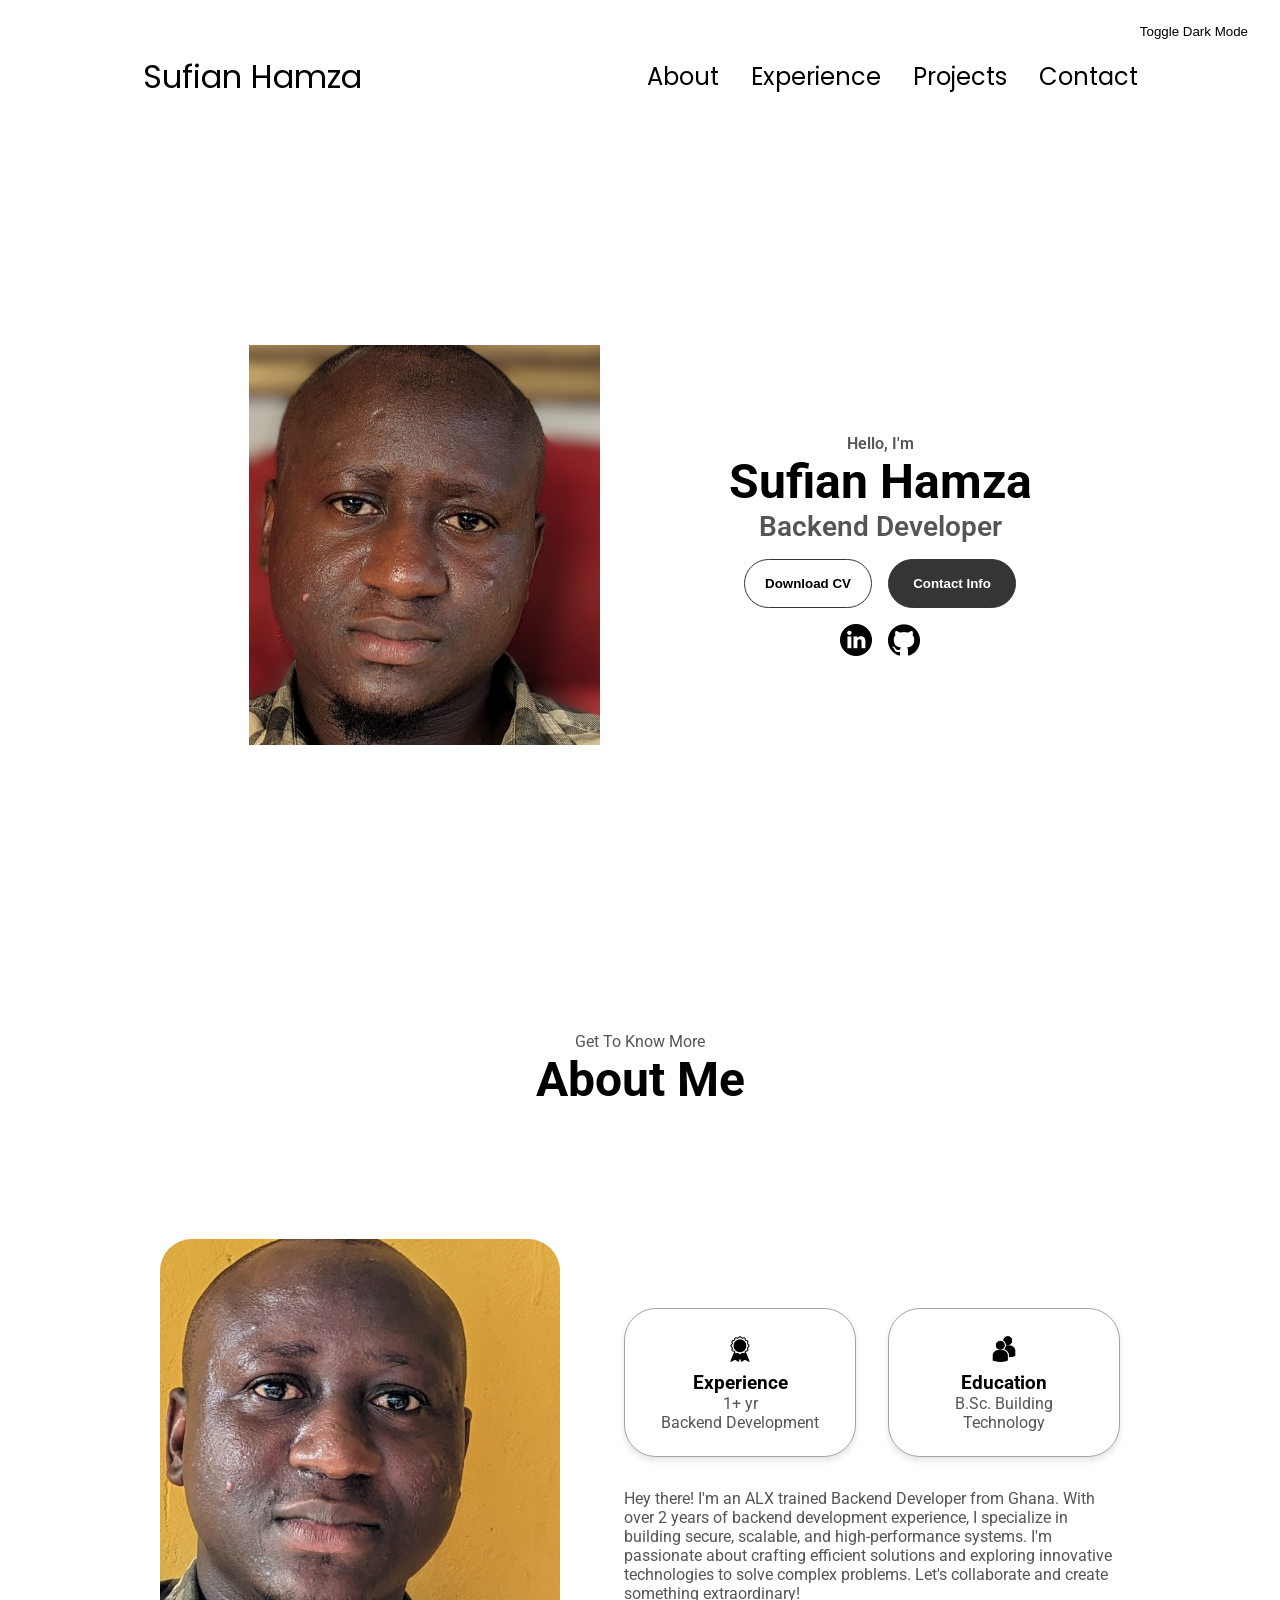
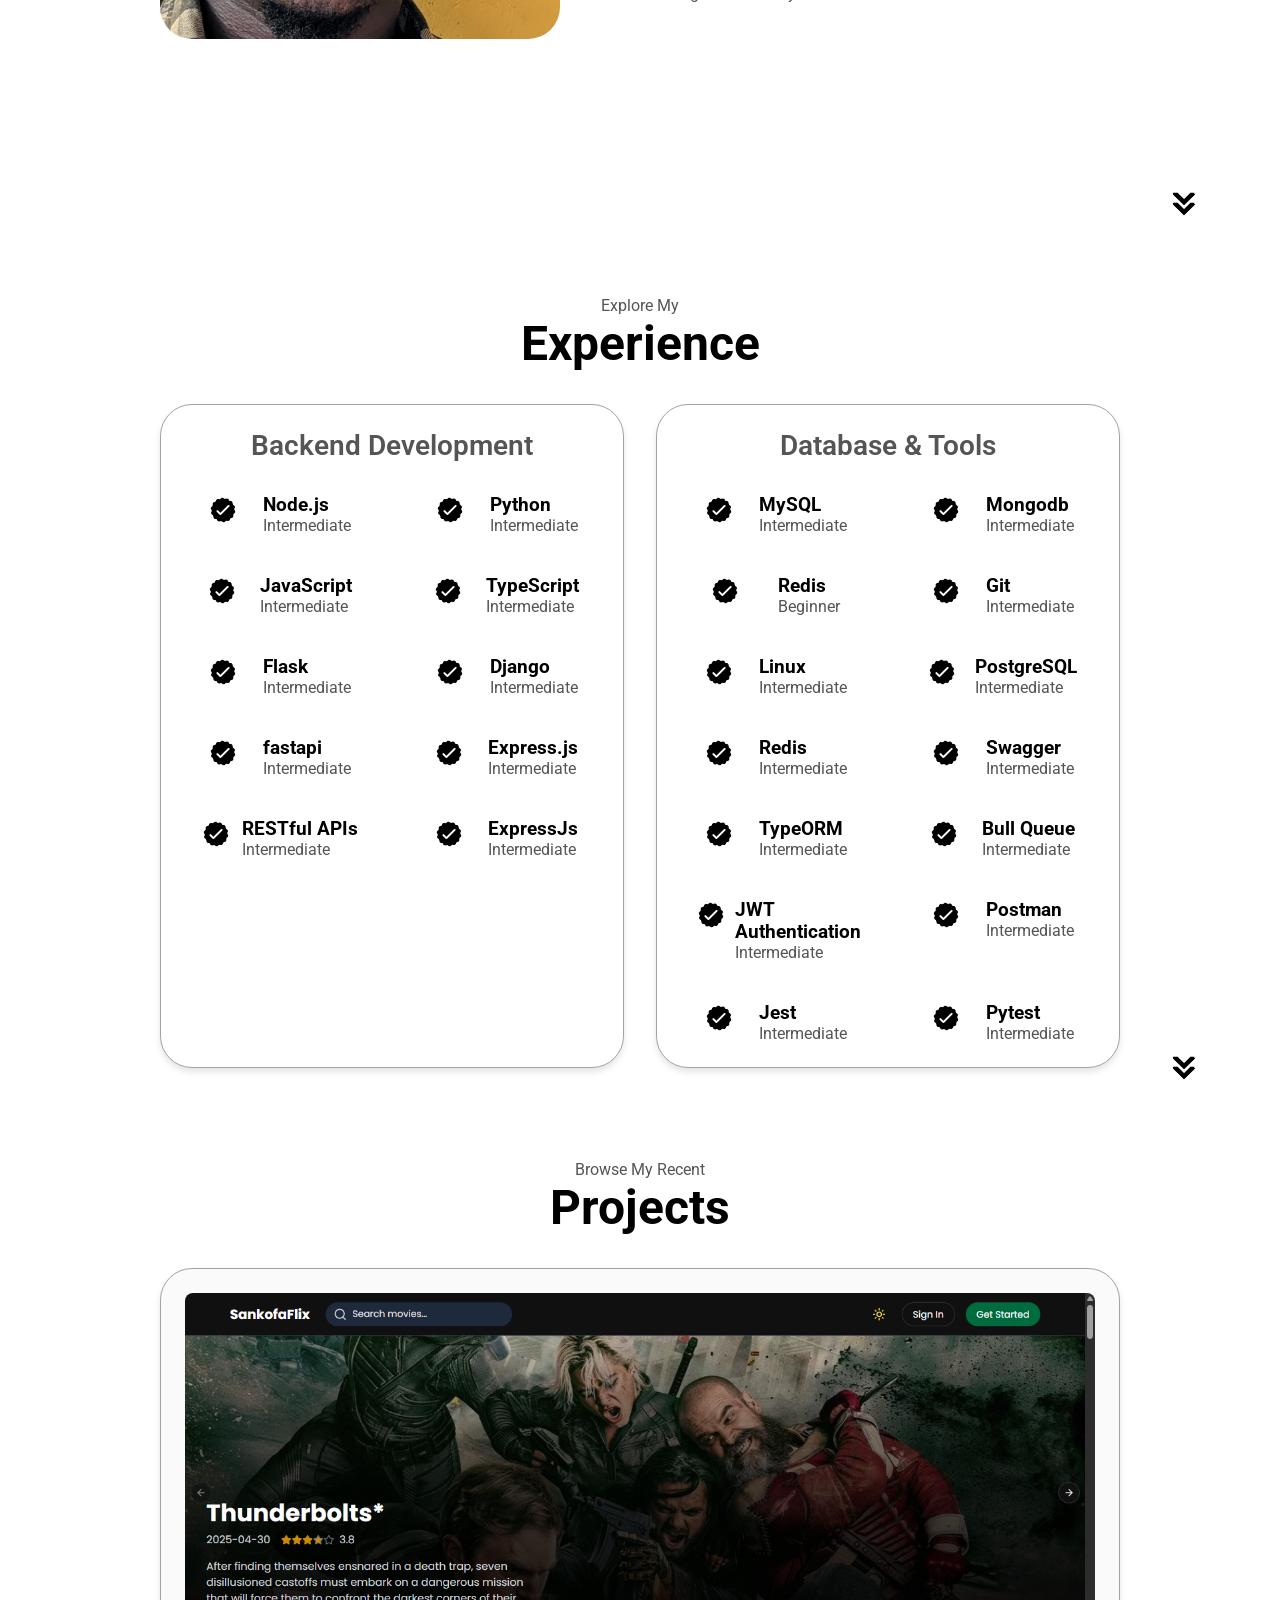
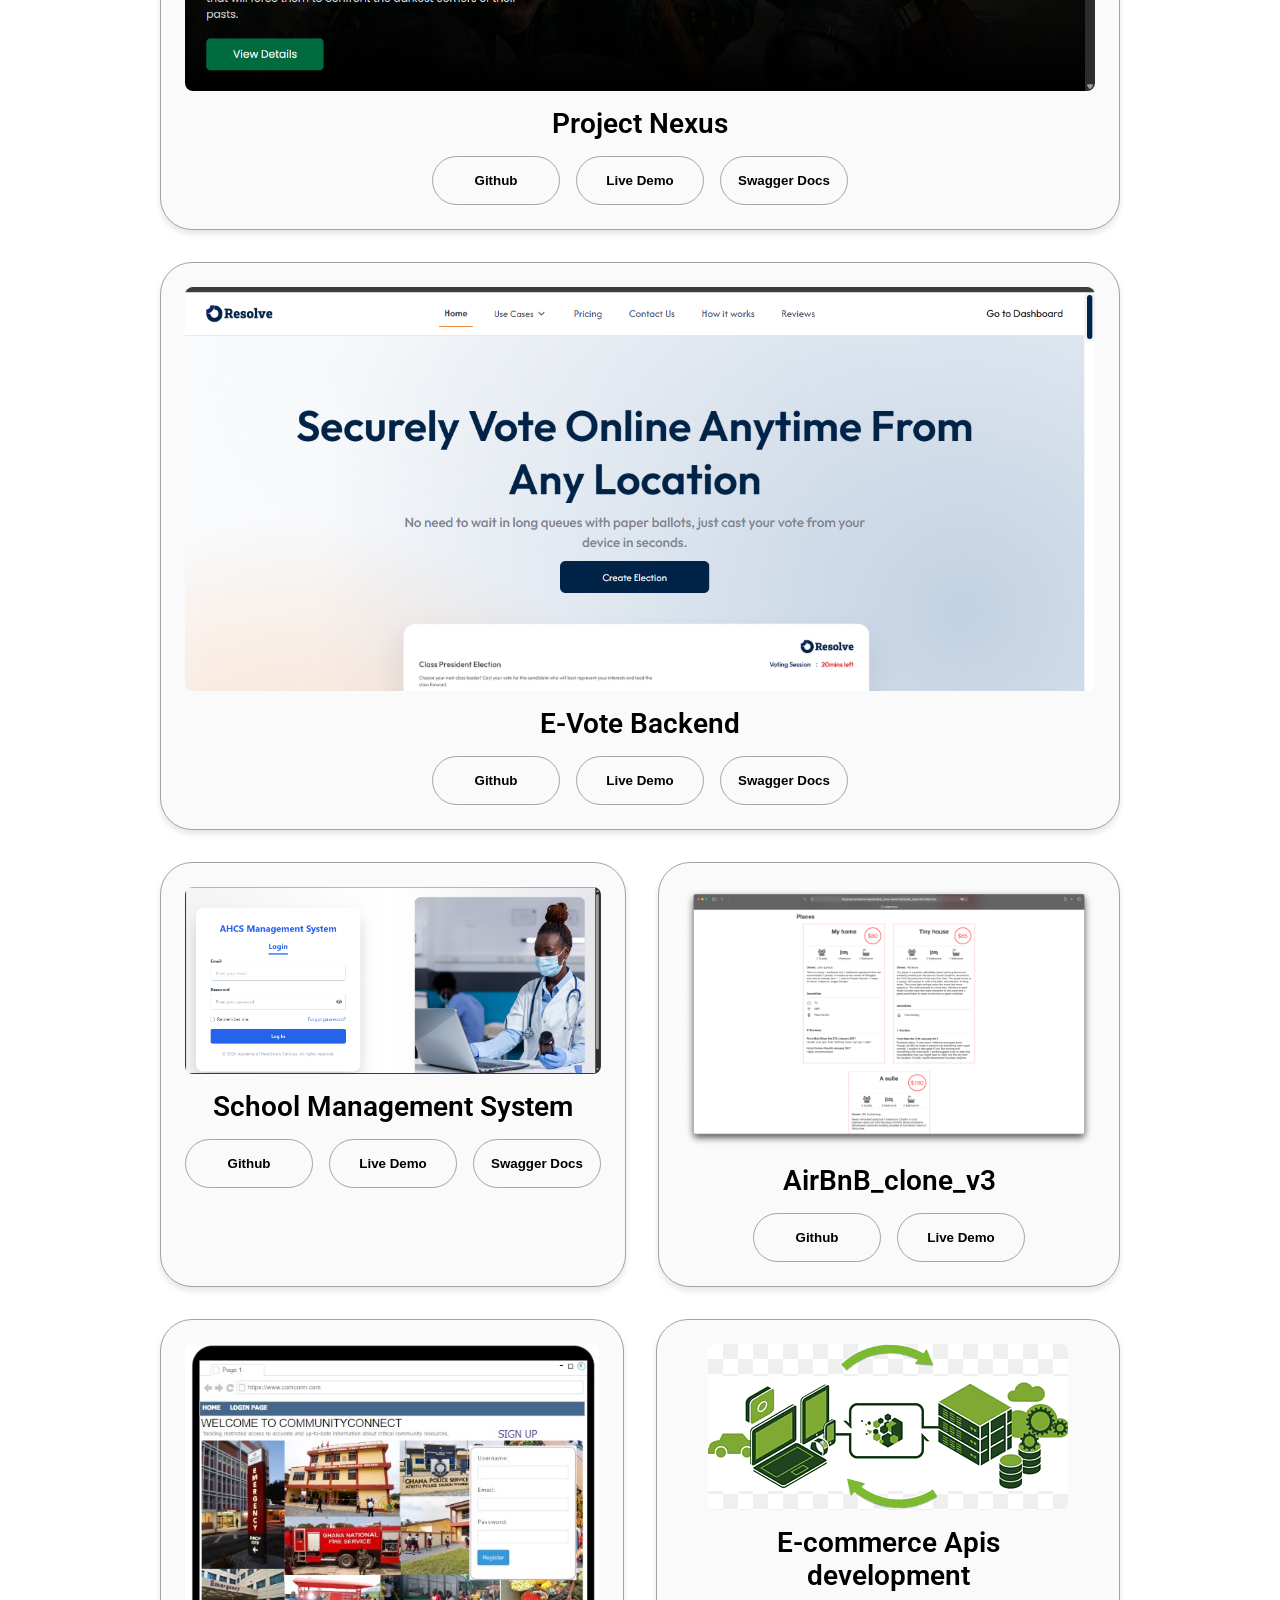
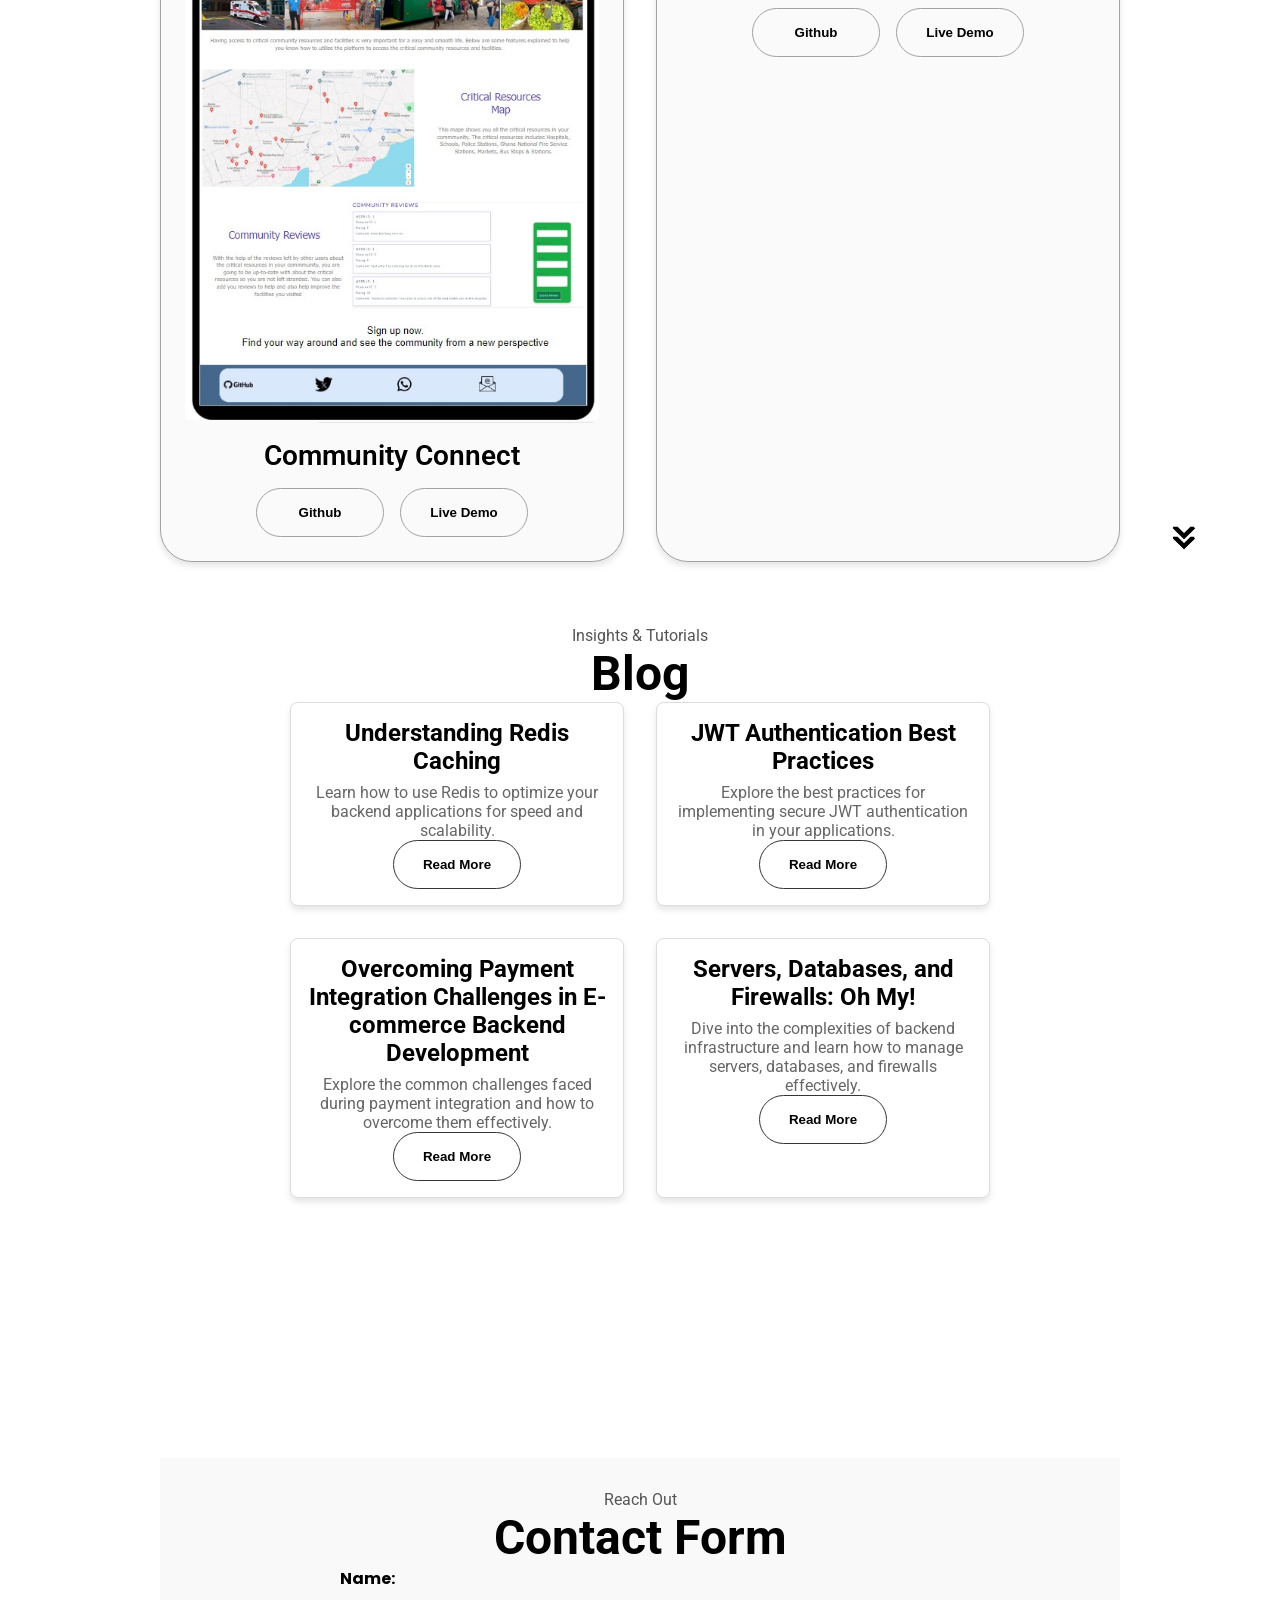
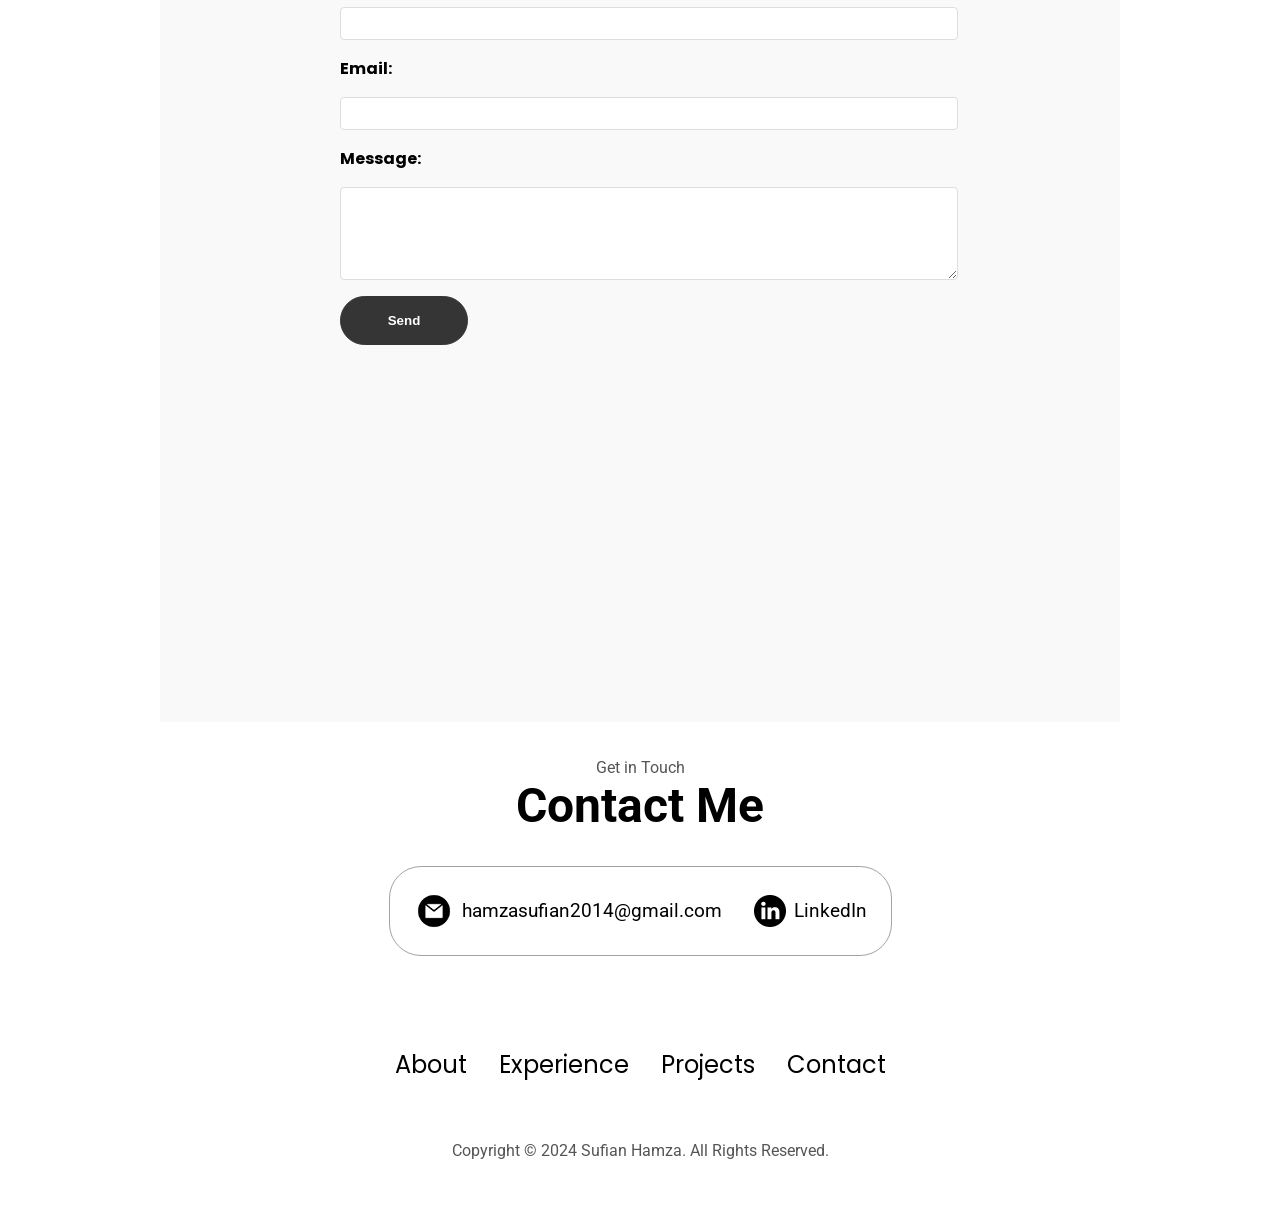
==== commit 22aac84a: "Add additional experience entries for Postman, Jest, and Pytest" ====
--- a/index.html
+++ b/index.html
@@ -252,6 +252,27 @@
                                 <p>Intermediate</p>
                             </div>
                         </article>
+                        <article>
+                            <img src="./assets/checkmark.png" alt="Experience icon" class="icon" />
+                            <div>
+                                <h3>Postman</h3>
+                                <p>Intermediate</p>
+                            </div>
+                        </article>
+                        <article>
+                            <img src="./assets/checkmark.png" alt="Experience icon" class="icon" />
+                            <div>
+                                <h3>Jest</h3>
+                                <p>Intermediate</p>
+                            </div>
+                        </article>
+                        <article>
+                            <img src="./assets/checkmark.png" alt="Experience icon" class="icon" />
+                            <div>
+                                <h3>Pytest</h3>
+                                <p>Intermediate</p>
+                            </div>
+                        </article>
                     </div>
                 </div>
             </div>
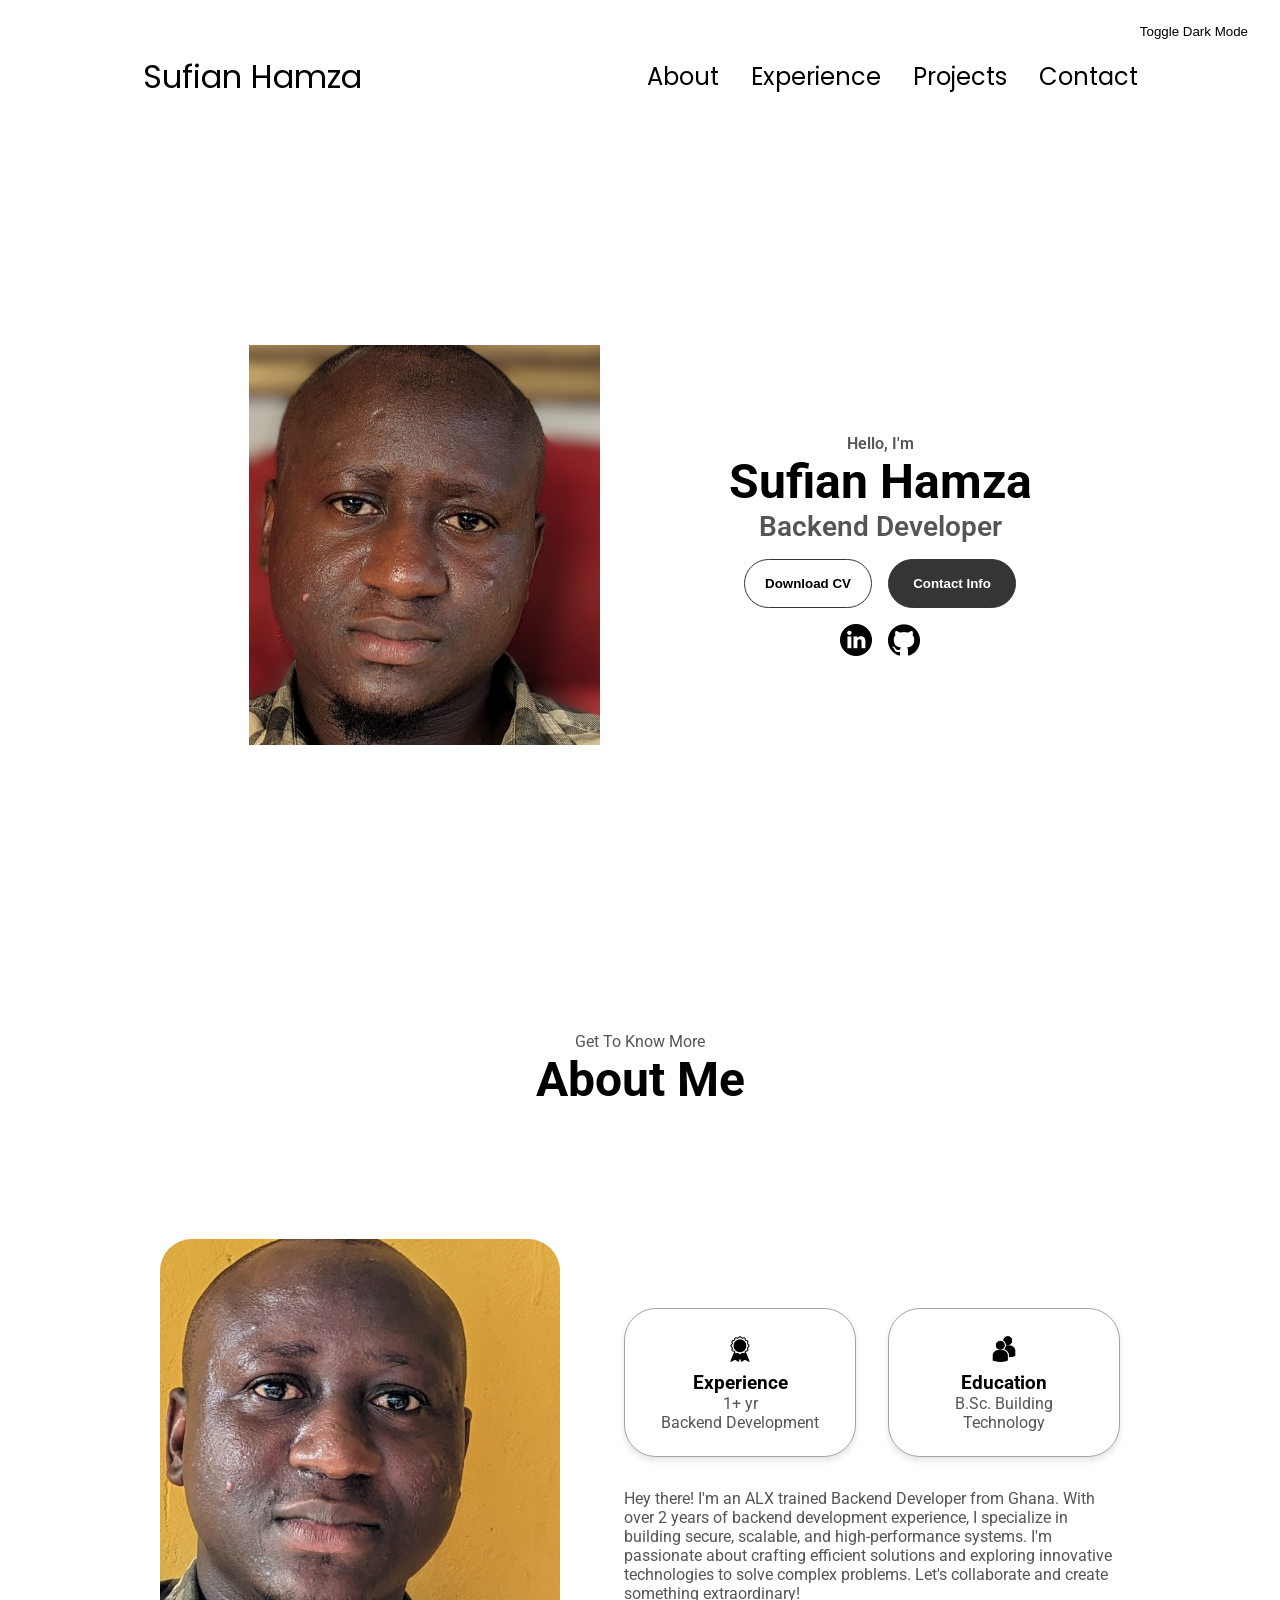
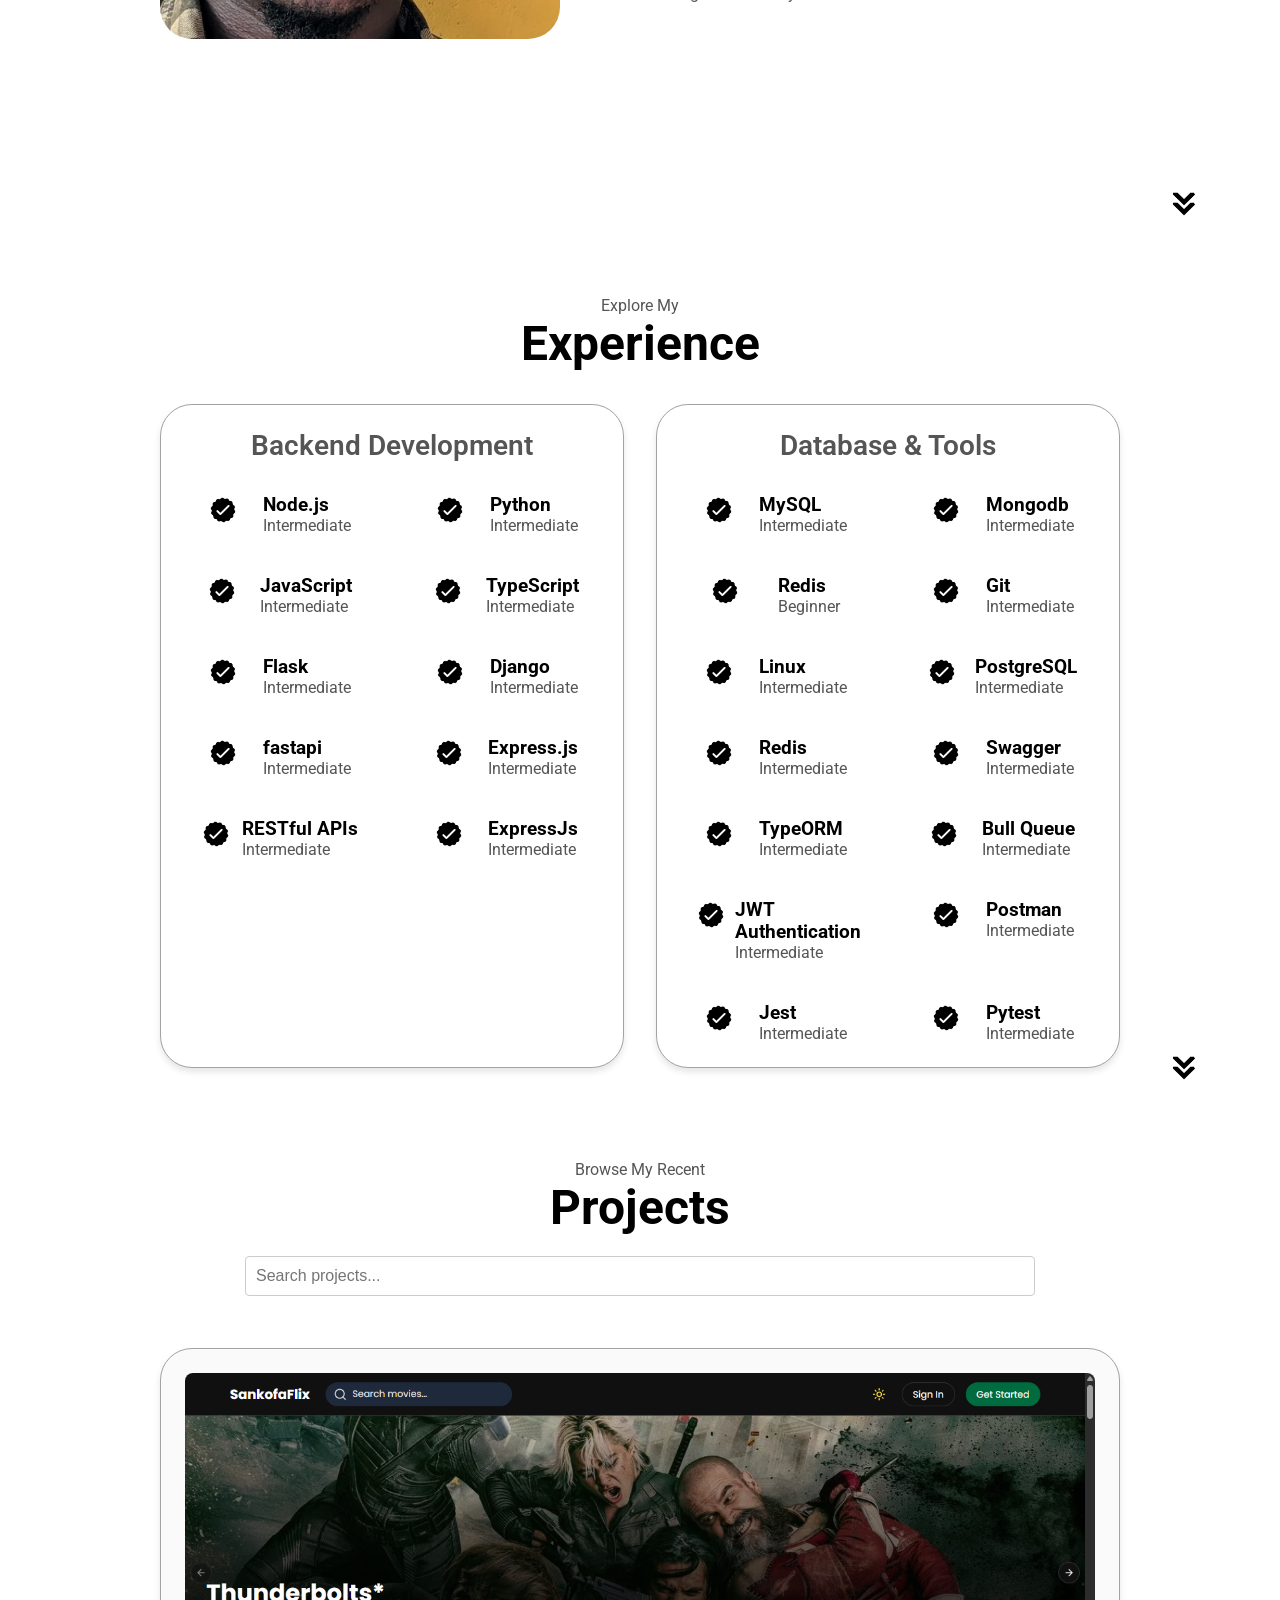
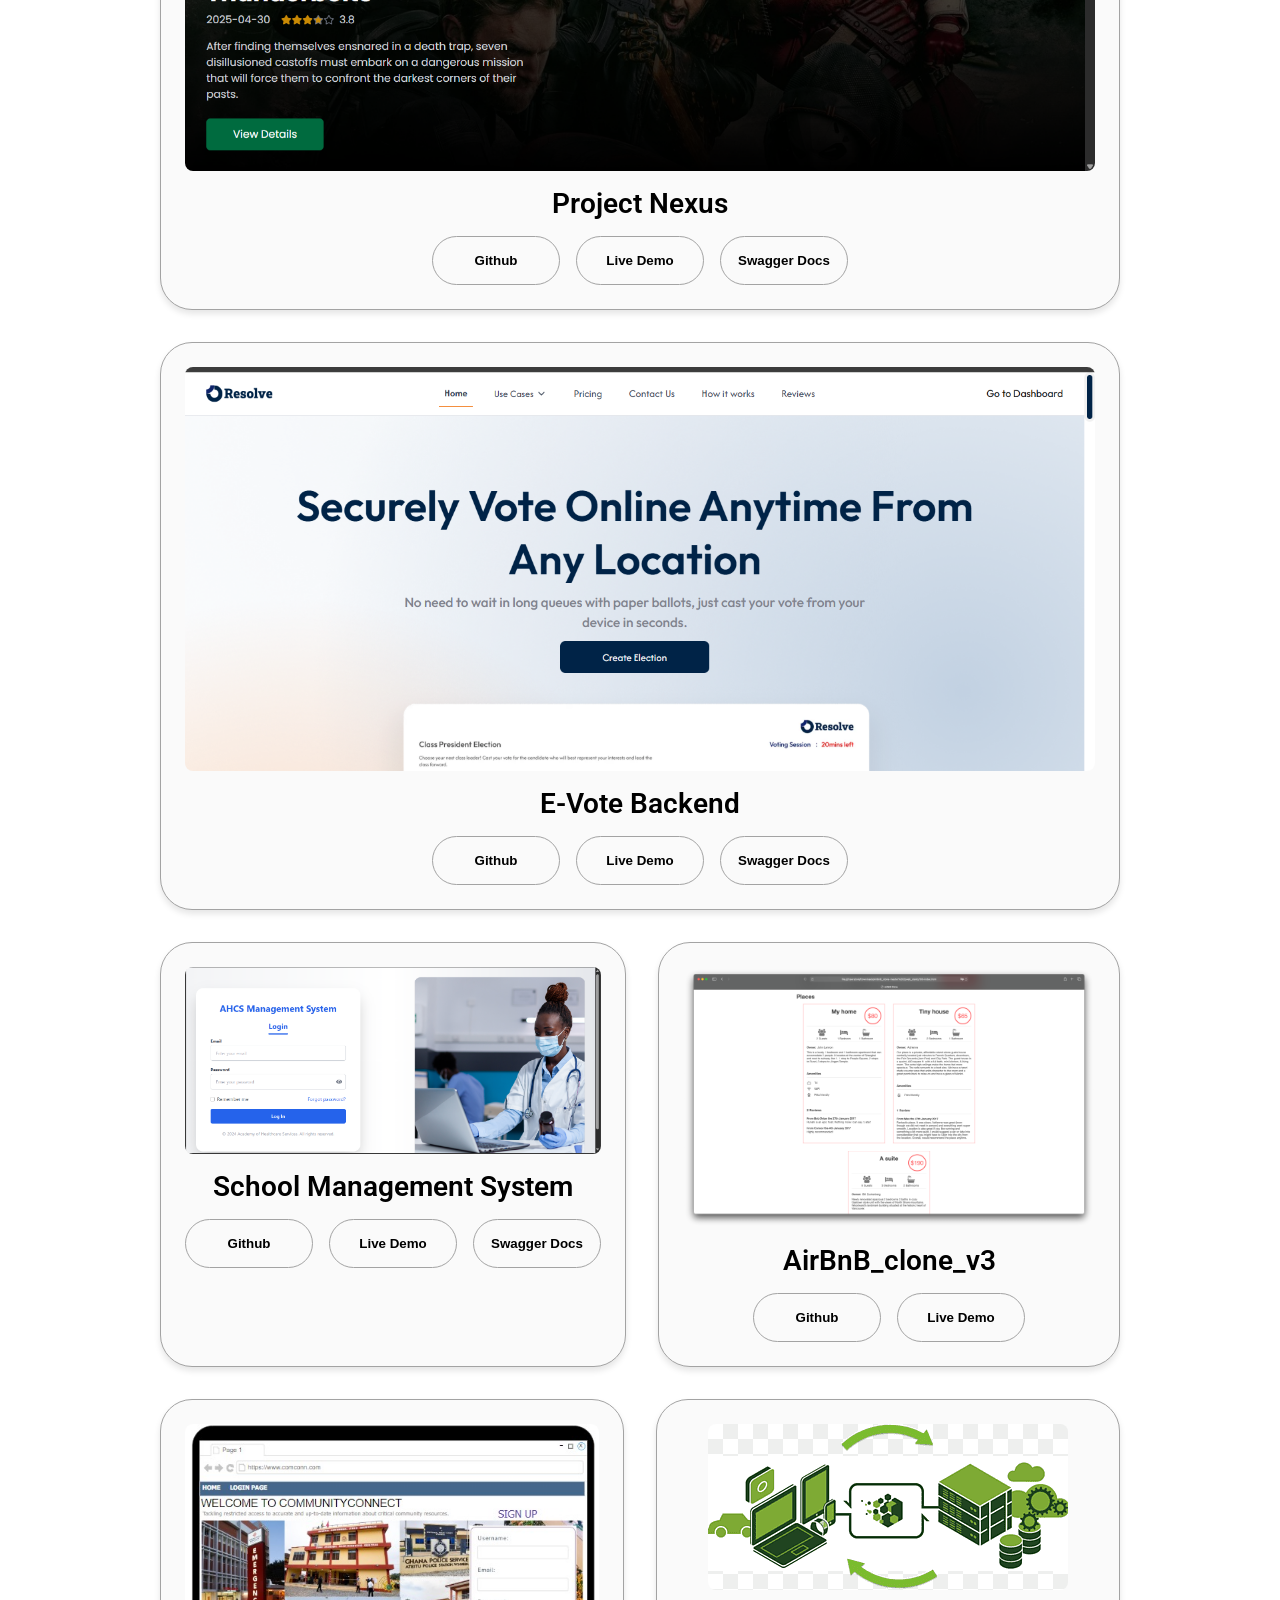
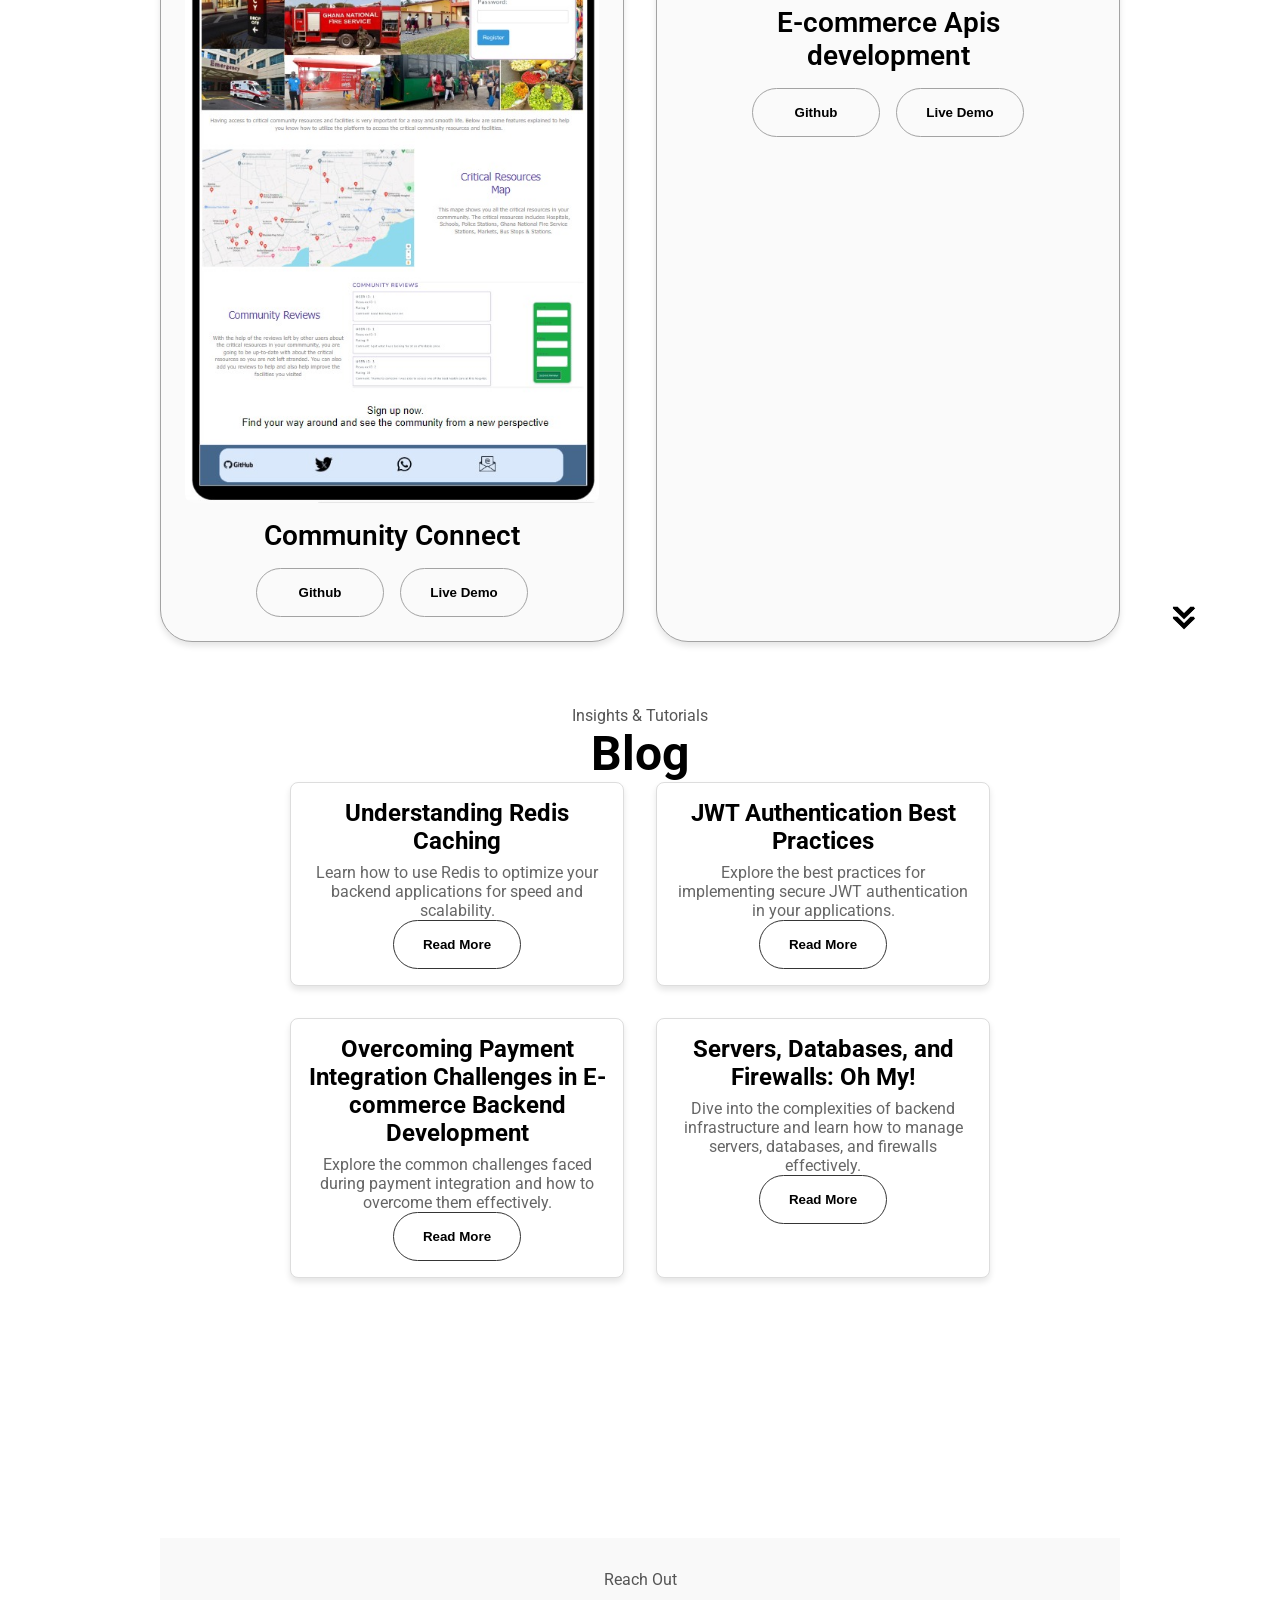
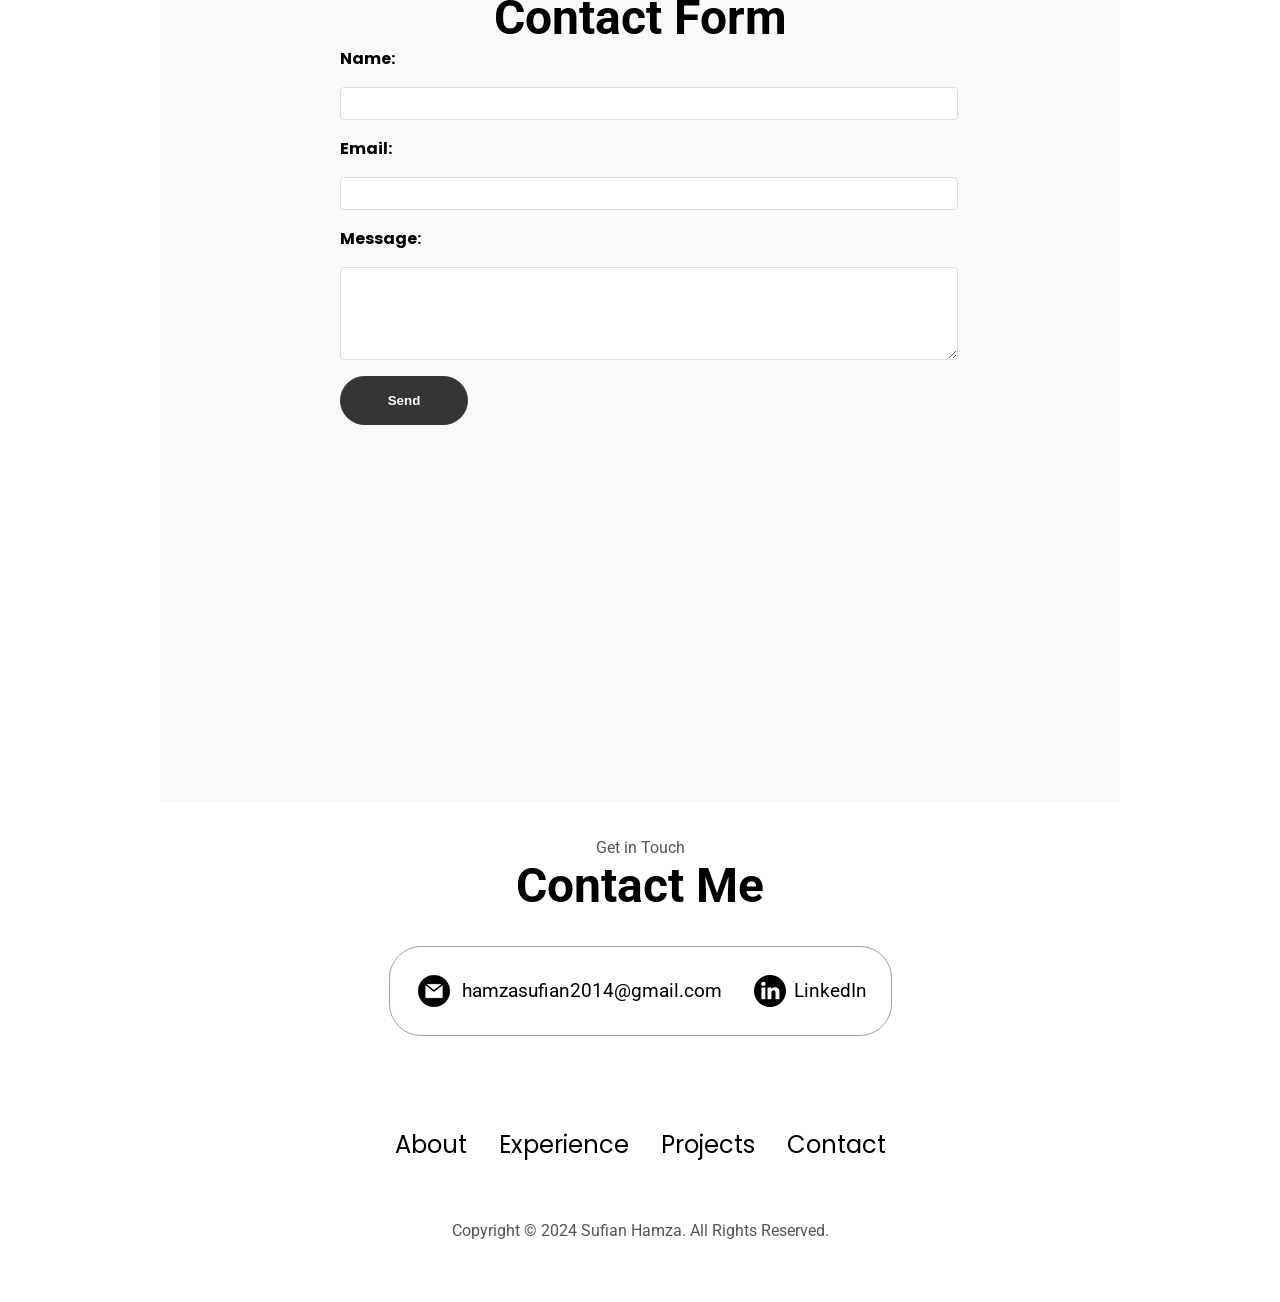
==== commit 05f9d80a: "Add Google Analytics, project filter, and scroll-to-top button functionality" ====
--- a/index.html
+++ b/index.html
@@ -8,6 +8,15 @@
     <title>My Portfolio</title>
     <link rel="stylesheet" href="style.css" />
     <link rel="stylesheet" href="mediaqueries.css" />
+    <!-- Google Analytics -->
+    <script async src="https://www.googletagmanager.com/gtag/js?id=UA-XXXXXXXXX-X"></script>
+    <script>
+        window.dataLayer = window.dataLayer || [];
+        function gtag(){dataLayer.push(arguments);}
+        gtag('js', new Date());
+
+        gtag('config', 'UA-XXXXXXXXX-X');
+    </script>
 </head>
 
 <body>
@@ -282,6 +291,9 @@
     <section id="projects">
         <p class="section__text__p1">Browse My Recent</p>
         <h1 class="title">Projects</h1>
+        <div id="project-filter">
+            <input type="text" id="searchBar" placeholder="Search projects...">
+        </div>
         <div class="experience-details-container">
             <div class="about-containers">
                 <div class="details-container color-container">
@@ -467,6 +479,8 @@
         </nav>
         <p>Copyright &#169; 2024 Sufian Hamza. All Rights Reserved.</p>
     </footer>
+    <!-- Scroll to Top Button -->
+    <button id="scrollToTop" title="Go to top">&#8679;</button>
     <script src="script.js"></script>
 </body>
 
--- a/style.css
+++ b/style.css
@@ -430,6 +430,20 @@
 .project-btn {
     color: black;
     border-color: rgb(163, 163, 163);
+}
+
+/* Project Filter/Search */
+#project-filter {
+    text-align: center;
+    margin: 20px 0;
+}
+
+#searchBar {
+    width: 80%;
+    padding: 10px;
+    font-size: 16px;
+    border: 1px solid #ccc;
+    border-radius: 4px;
 }
 
 /* CONTACT */
@@ -652,4 +666,25 @@
 
 form#contact button {
     align-self: flex-start;
+}
+
+/* Scroll to Top Button */
+#scrollToTop {
+    position: fixed;
+    bottom: 20px;
+    right: 20px;
+    z-index: 99;
+    font-size: 18px;
+    background-color: #555;
+    color: white;
+    border: none;
+    outline: none;
+    cursor: pointer;
+    padding: 10px;
+    border-radius: 4px;
+    display: none;
+}
+
+#scrollToTop:hover {
+    background-color: #333;
 }
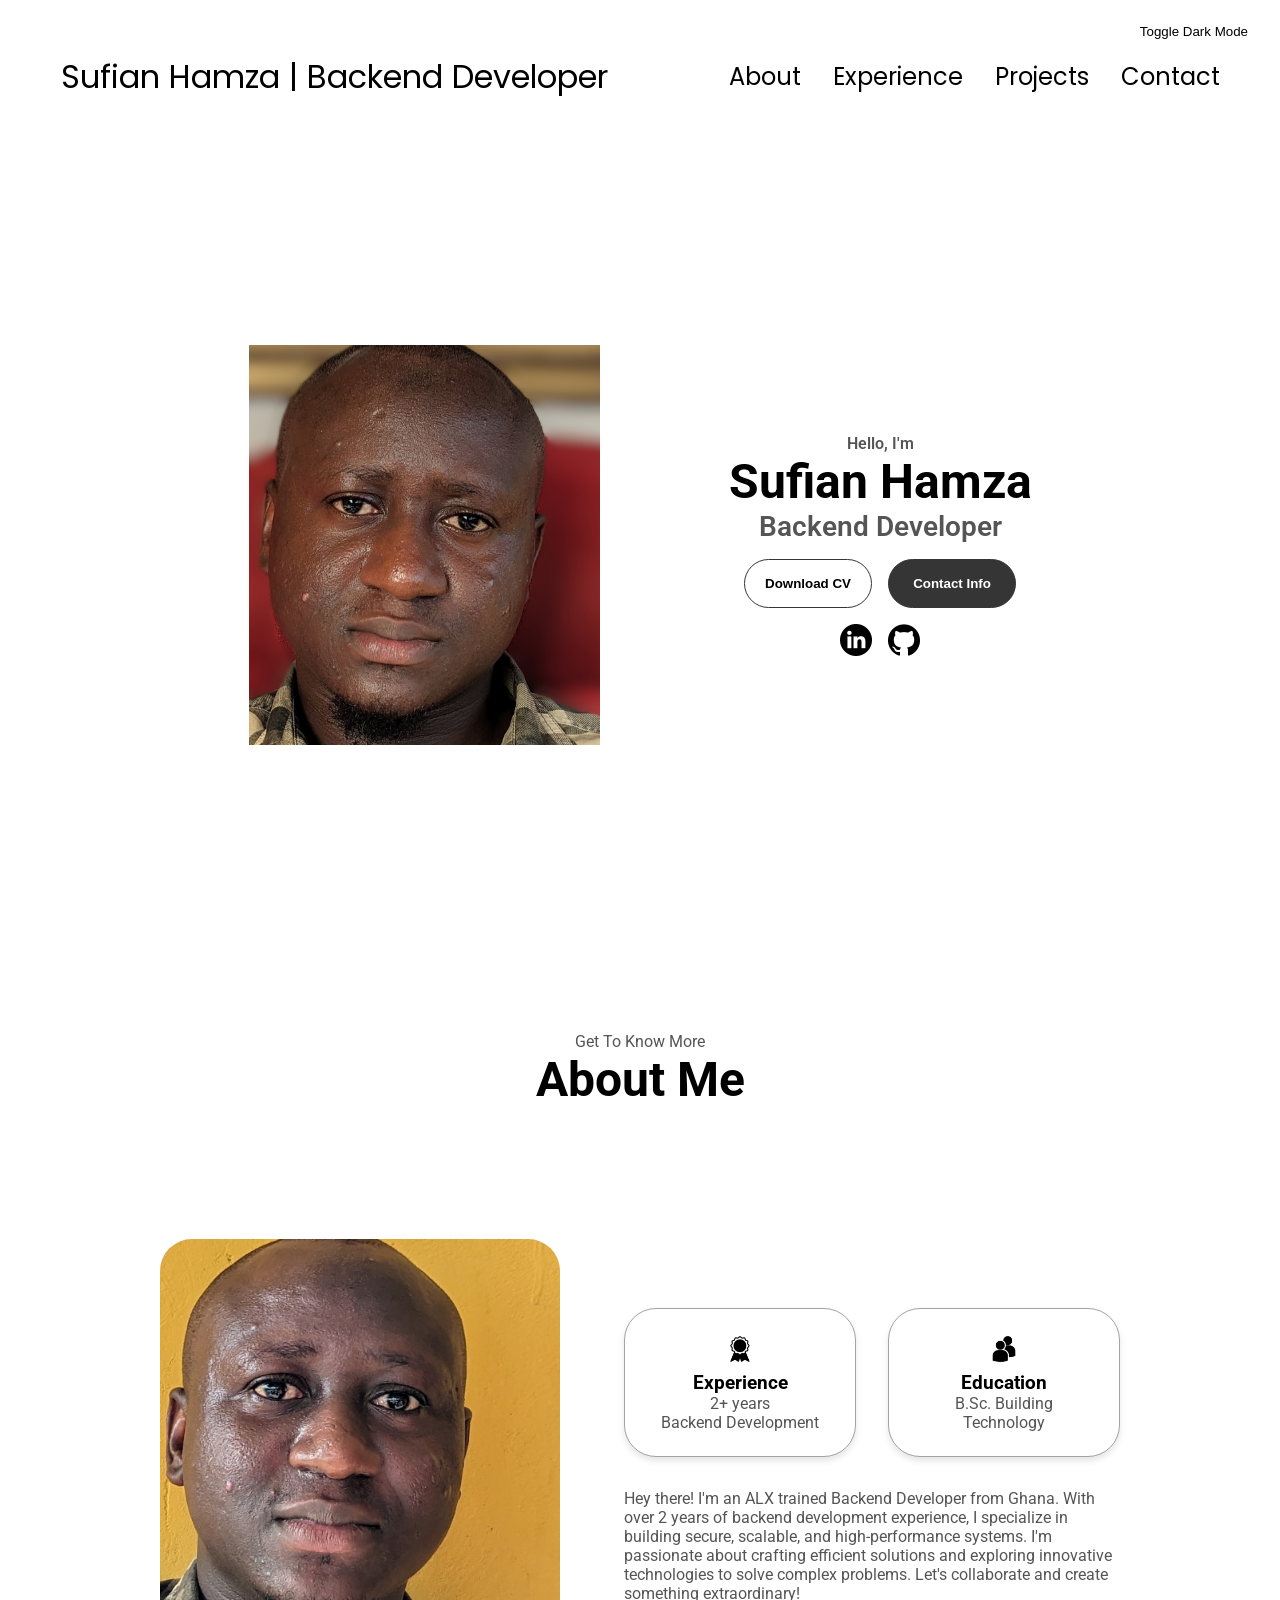
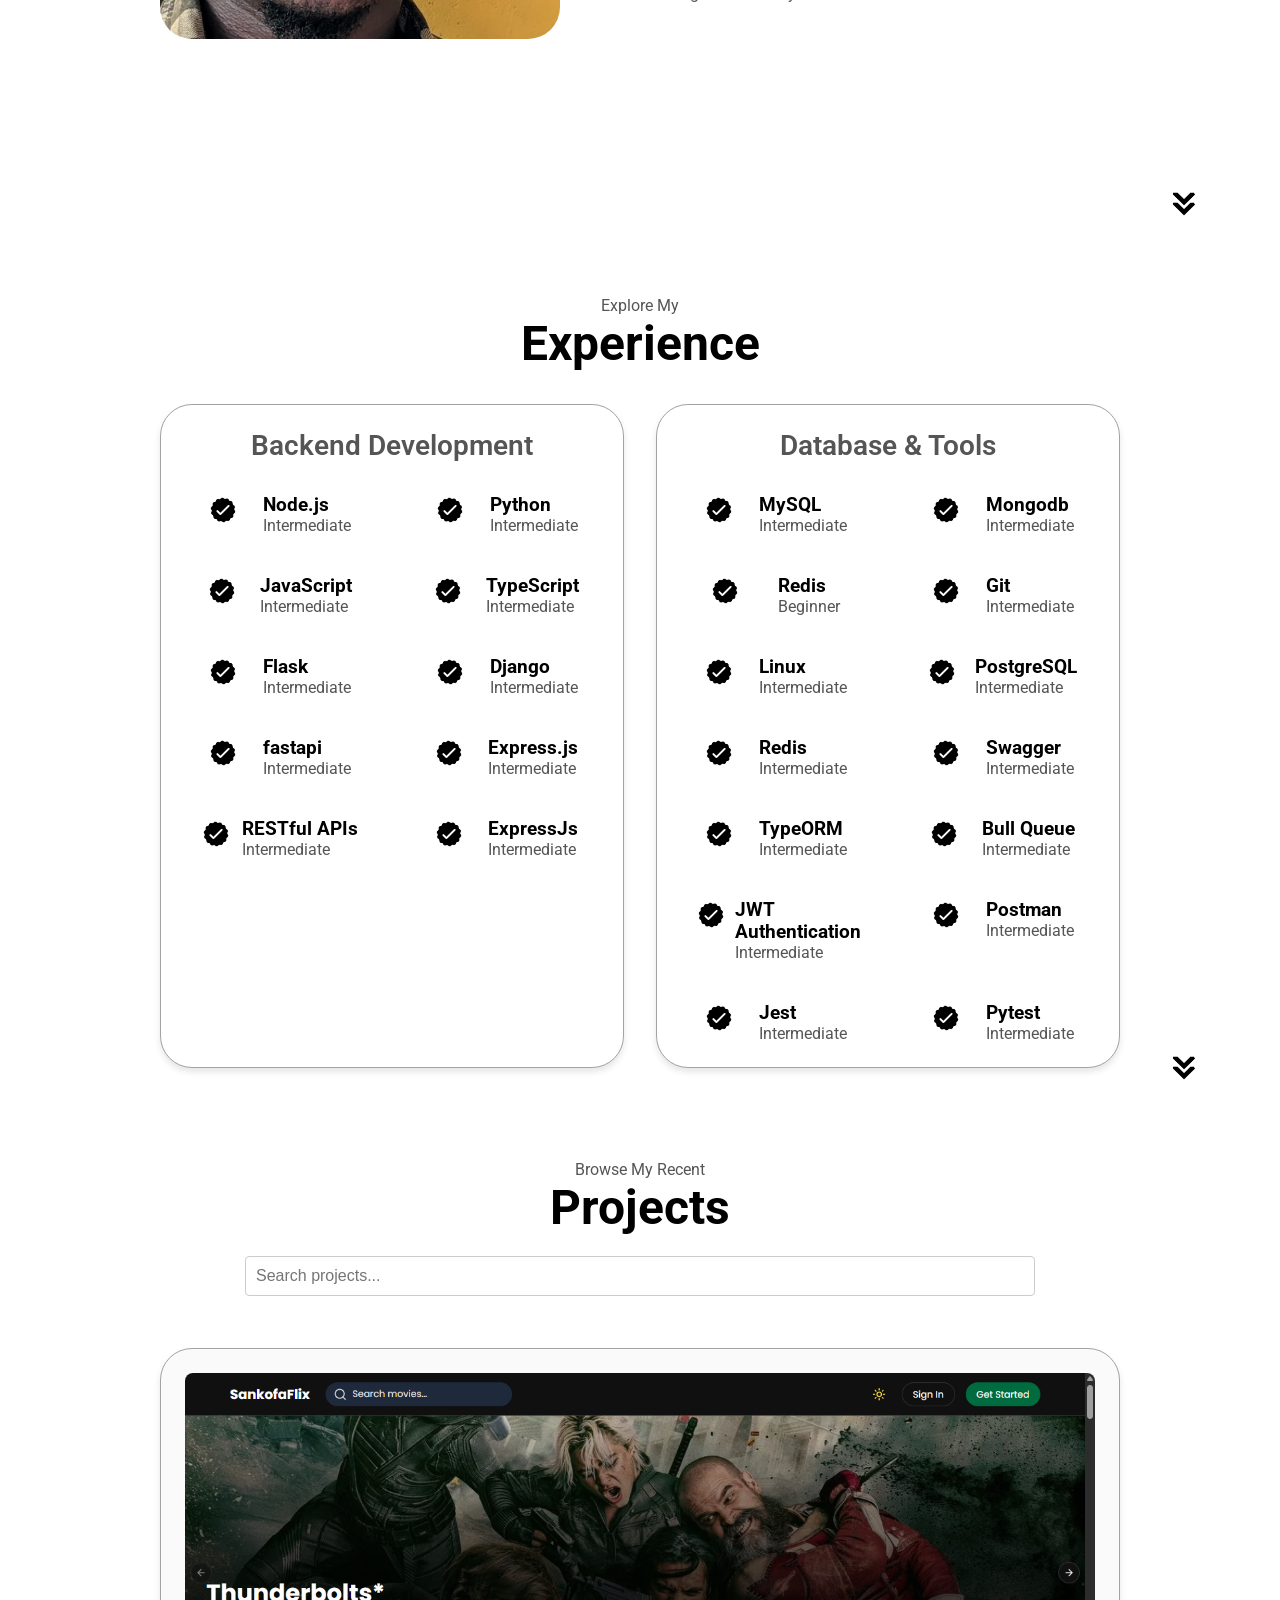
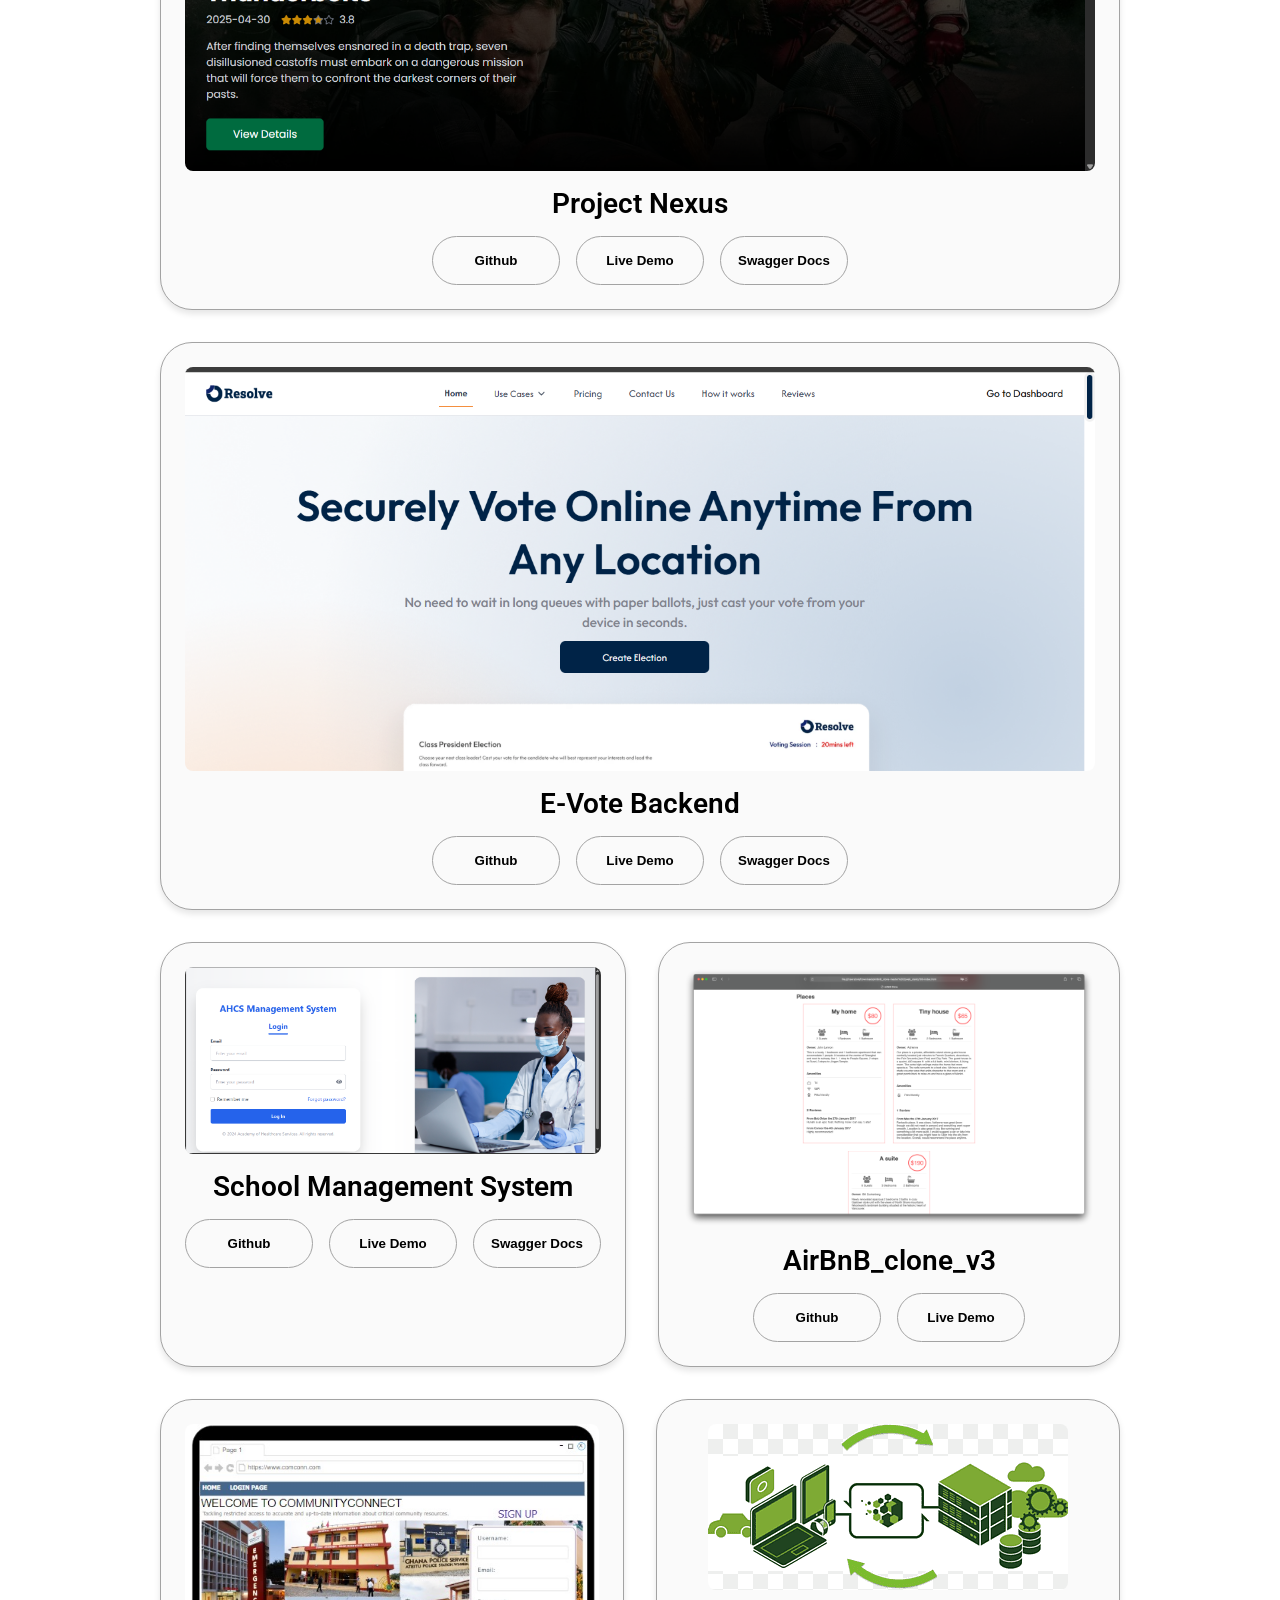
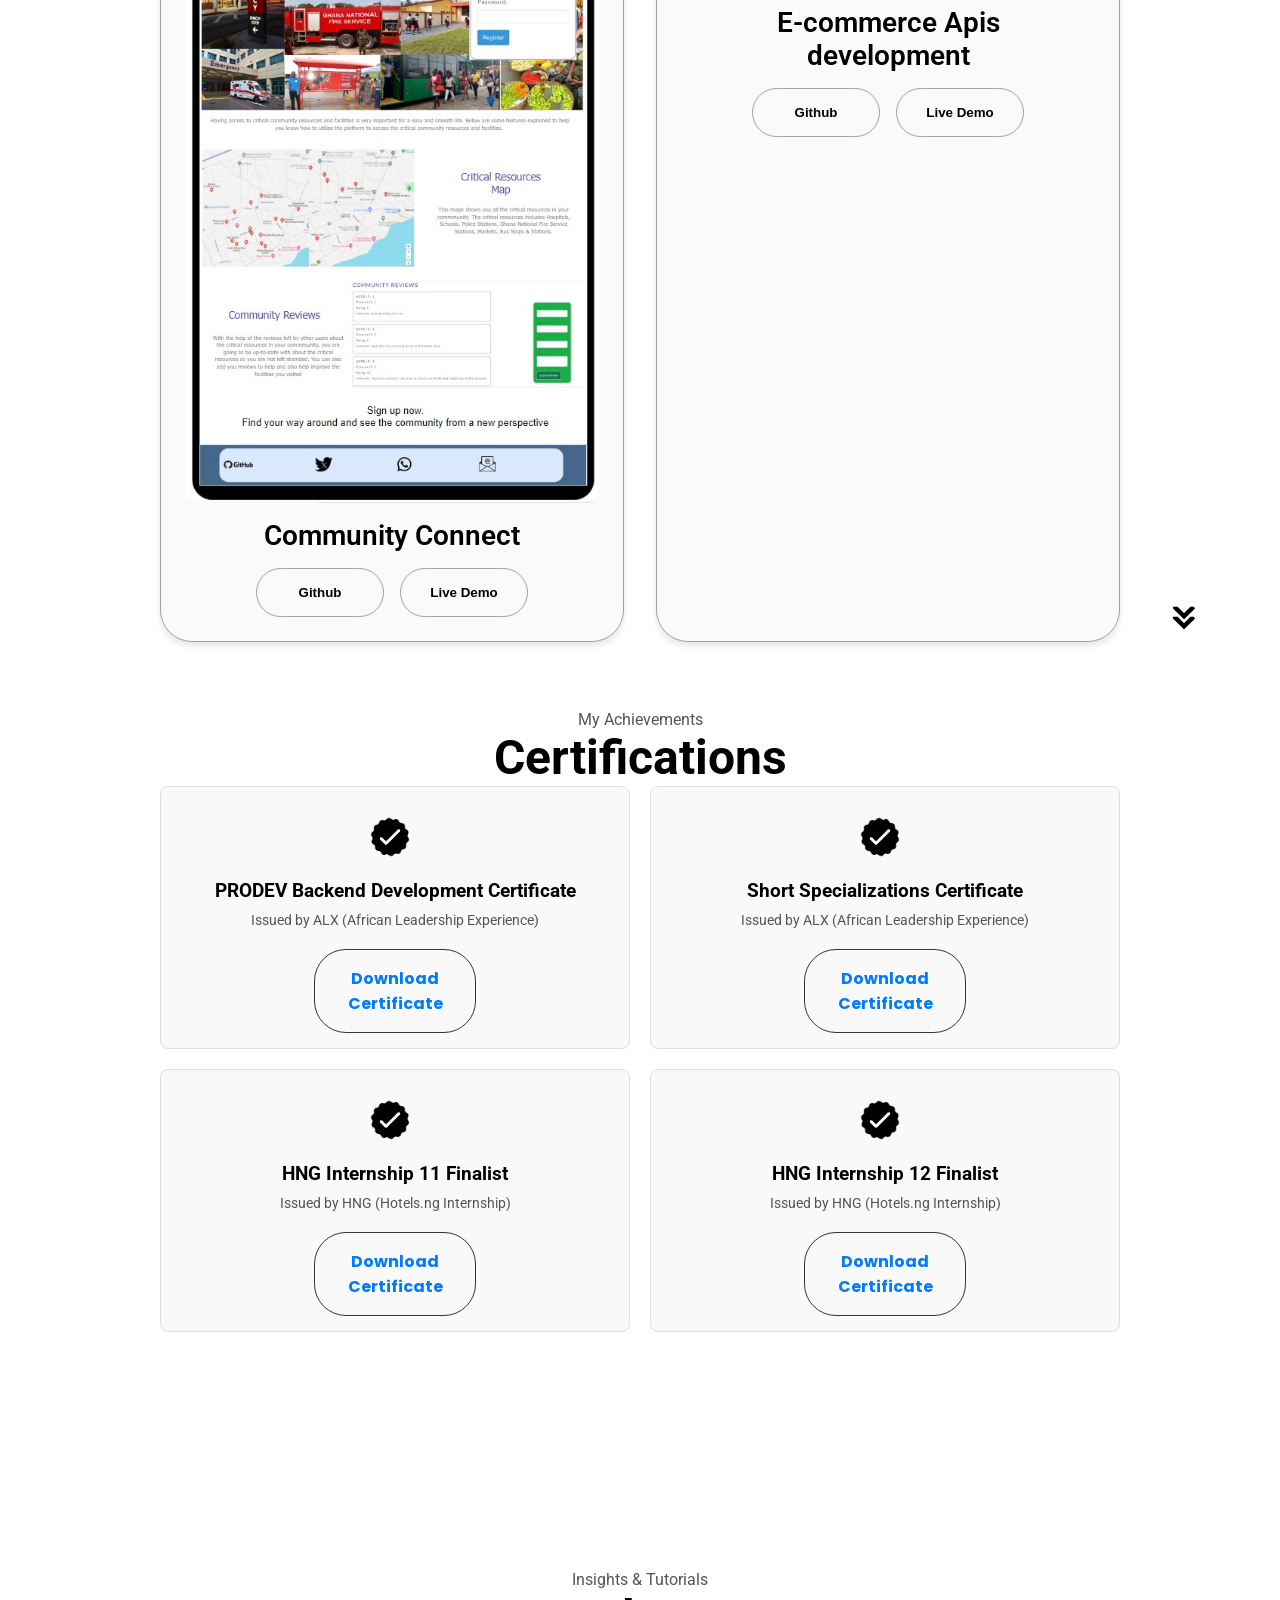
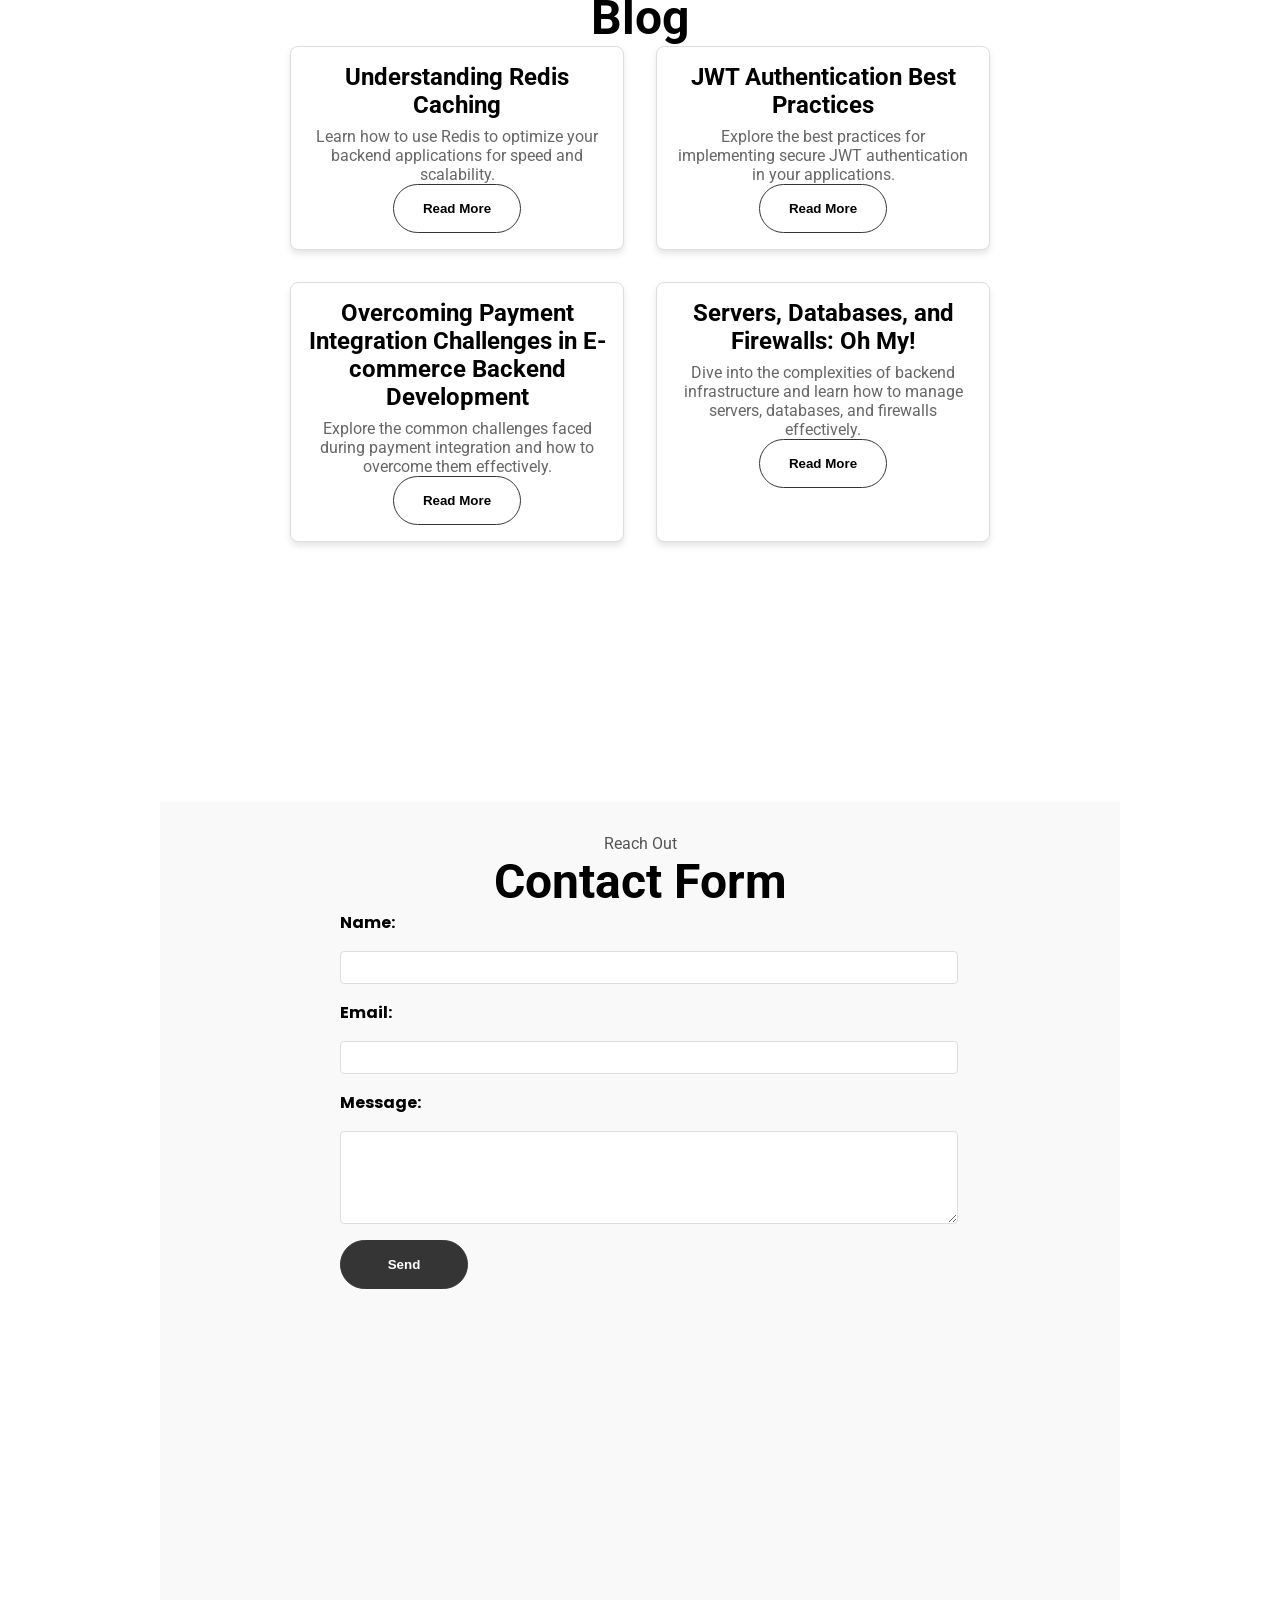
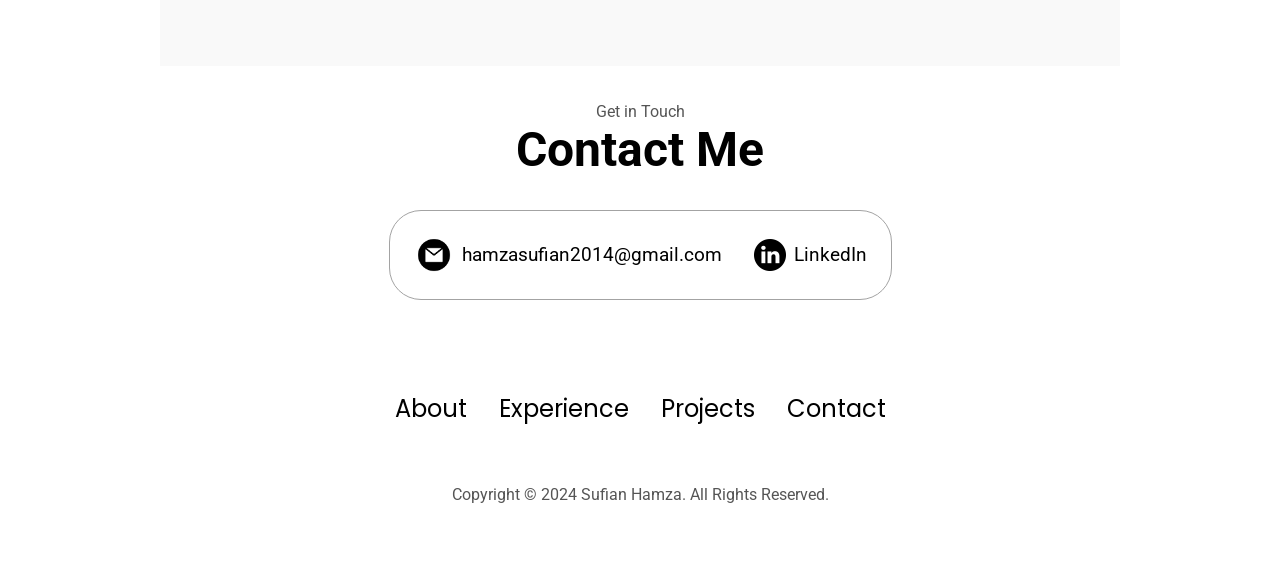
==== commit 11962cd4: "Refactor code structure for improved readability and maintainability" ====
--- a/index.html
+++ b/index.html
@@ -5,7 +5,7 @@
     <meta charset="UTF-8" />
     <meta http-equiv="X-UA-Compatible" content="IE=edge" />
     <meta name="viewport" content="width=device-width, initial-scale=1.0" />
-    <title>My Portfolio</title>
+    <title>Sufian Hamza | Backend Developer</title>
     <link rel="stylesheet" href="style.css" />
     <link rel="stylesheet" href="mediaqueries.css" />
     <!-- Google Analytics -->
@@ -21,7 +21,7 @@
 
 <body>
     <nav id="desktop-nav">
-        <div class="logo">Sufian Hamza</div>
+        <div class="logo">Sufian Hamza | Backend Developer</div>
         <div>
             <ul class="nav-links">
                 <li><a href="#about">About</a></li>
@@ -32,7 +32,7 @@
         </div>
     </nav>
     <nav id="hamburger-nav">
-        <div class="logo">Sufian Hamza</div>
+        <div class="logo">Sufian Hamza | Backend Developer</div>
         <div class="hamburger-menu">
             <div class="hamburger-icon" onclick="toggleMenu()">
                 <span></span>
@@ -83,7 +83,7 @@
                     <div class="details-container">
                         <img src="./assets/experience.png" alt="Experience icon" class="icon" />
                         <h3>Experience</h3>
-                        <p>1+ yr <br />Backend Development</p>
+                        <p>2+ years <br />Backend Development</p>
                     </div>
                     <div class="details-container">
                         <img src="./assets/education.png" alt="Education icon" class="icon" />
@@ -407,6 +407,45 @@
             </div>
         </div>
         <img src="./assets/arrow.png" alt="Arrow icon" class="icon arrow" onclick="location.href='./#contact'" />
+    </section>
+
+    <section id="certifications">
+        <p class="section__text__p1">My Achievements</p>
+        <h1 class="title">Certifications</h1>
+        <div class="certifications-container">
+            <div class="certification">
+                <a href="./assets/86-prodev-backend-certificate-hamza-sufian.png" download>
+                    <img src="./assets/checkmark.png" alt="Backend Development Certificate" class="certification-img" />
+                </a>
+                <h2>PRODEV Backend Development Certificate</h2>
+                <p>Issued by ALX (African Leadership Experience)</p>
+                <a href="./assets/86-prodev-backend-certificate-hamza-sufian.png" download class="btn btn-color-2">Download Certificate</a>
+            </div>
+            <div class="certification">
+                <a href="./assets/17-short-specializations-certificate-hamza-sufian.png" download>
+                    <img src="./assets/checkmark.png" alt="Short Specializations Certificate" class="certification-img" />
+                </a>
+                <h2>Short Specializations Certificate</h2>
+                <p>Issued by ALX (African Leadership Experience)</p>
+                <a href="./assets/17-short-specializations-certificate-hamza-sufian.png" download class="btn btn-color-2">Download Certificate</a>
+            </div>
+            <div class="certification">
+                <a href="./assets/HNG Internship 11_Hamza Sufian _certificate.pdf" download>
+                    <img src="./assets/checkmark.png" alt="HNG Internship 11 Certificate" class="certification-img" />
+                </a>
+                <h2>HNG Internship 11 Finalist</h2>
+                <p>Issued by HNG (Hotels.ng Internship)</p>
+                <a href="./assets/HNG Internship 11_Hamza Sufian _certificate.pdf" download class="btn btn-color-2">Download Certificate</a>
+            </div>
+            <div class="certification">
+                <a href="./assets/HNG Internship 12_Hamza SUFIAN_certificate.pdf" download>
+                    <img src="./assets/checkmark.png" alt="HNG Internship 12 Certificate" class="certification-img" />
+                </a>
+                <h2>HNG Internship 12 Finalist</h2>
+                <p>Issued by HNG (Hotels.ng Internship)</p>
+                <a href="./assets/HNG Internship 12_Hamza SUFIAN_certificate.pdf" download class="btn btn-color-2">Download Certificate</a>
+            </div>
+        </div>
     </section>
 
     <section id="blog">
--- a/style.css
+++ b/style.css
@@ -687,4 +687,52 @@
 
 #scrollToTop:hover {
     background-color: #333;
+}
+
+/* Adjust the size of the checkmark icon to prevent overlapping */
+.certification-img {
+    width: 50px; /* Adjust the width as needed */
+    height: auto; /* Maintain aspect ratio */
+    margin-right: 10px; /* Add spacing to prevent overlap */
+}
+
+/* Adjust the layout of the certifications section to prevent overlapping and redundancy */
+.certifications-container {
+    display: flex;
+    flex-wrap: wrap;
+    gap: 20px; /* Add spacing between certification items */
+    justify-content: center; /* Center the items */
+}
+
+.certification {
+    flex: 1 1 calc(45% - 20px); /* Adjust the width of each certification item */
+    box-sizing: border-box;
+    padding: 15px;
+    border: 1px solid #ddd;
+    border-radius: 8px;
+    background-color: #f9f9f9;
+    text-align: center;
+}
+
+.certification h2 {
+    font-size: 1.2rem;
+    margin: 10px 0;
+}
+
+.certification p {
+    font-size: 0.9rem;
+    color: #555;
+    margin-bottom: 10px;
+}
+
+.certification a {
+    display: inline-block;
+    margin-top: 10px;
+    text-decoration: none;
+    color: #007BFF;
+    font-weight: bold;
+}
+
+.certification a:hover {
+    text-decoration: underline;
 }
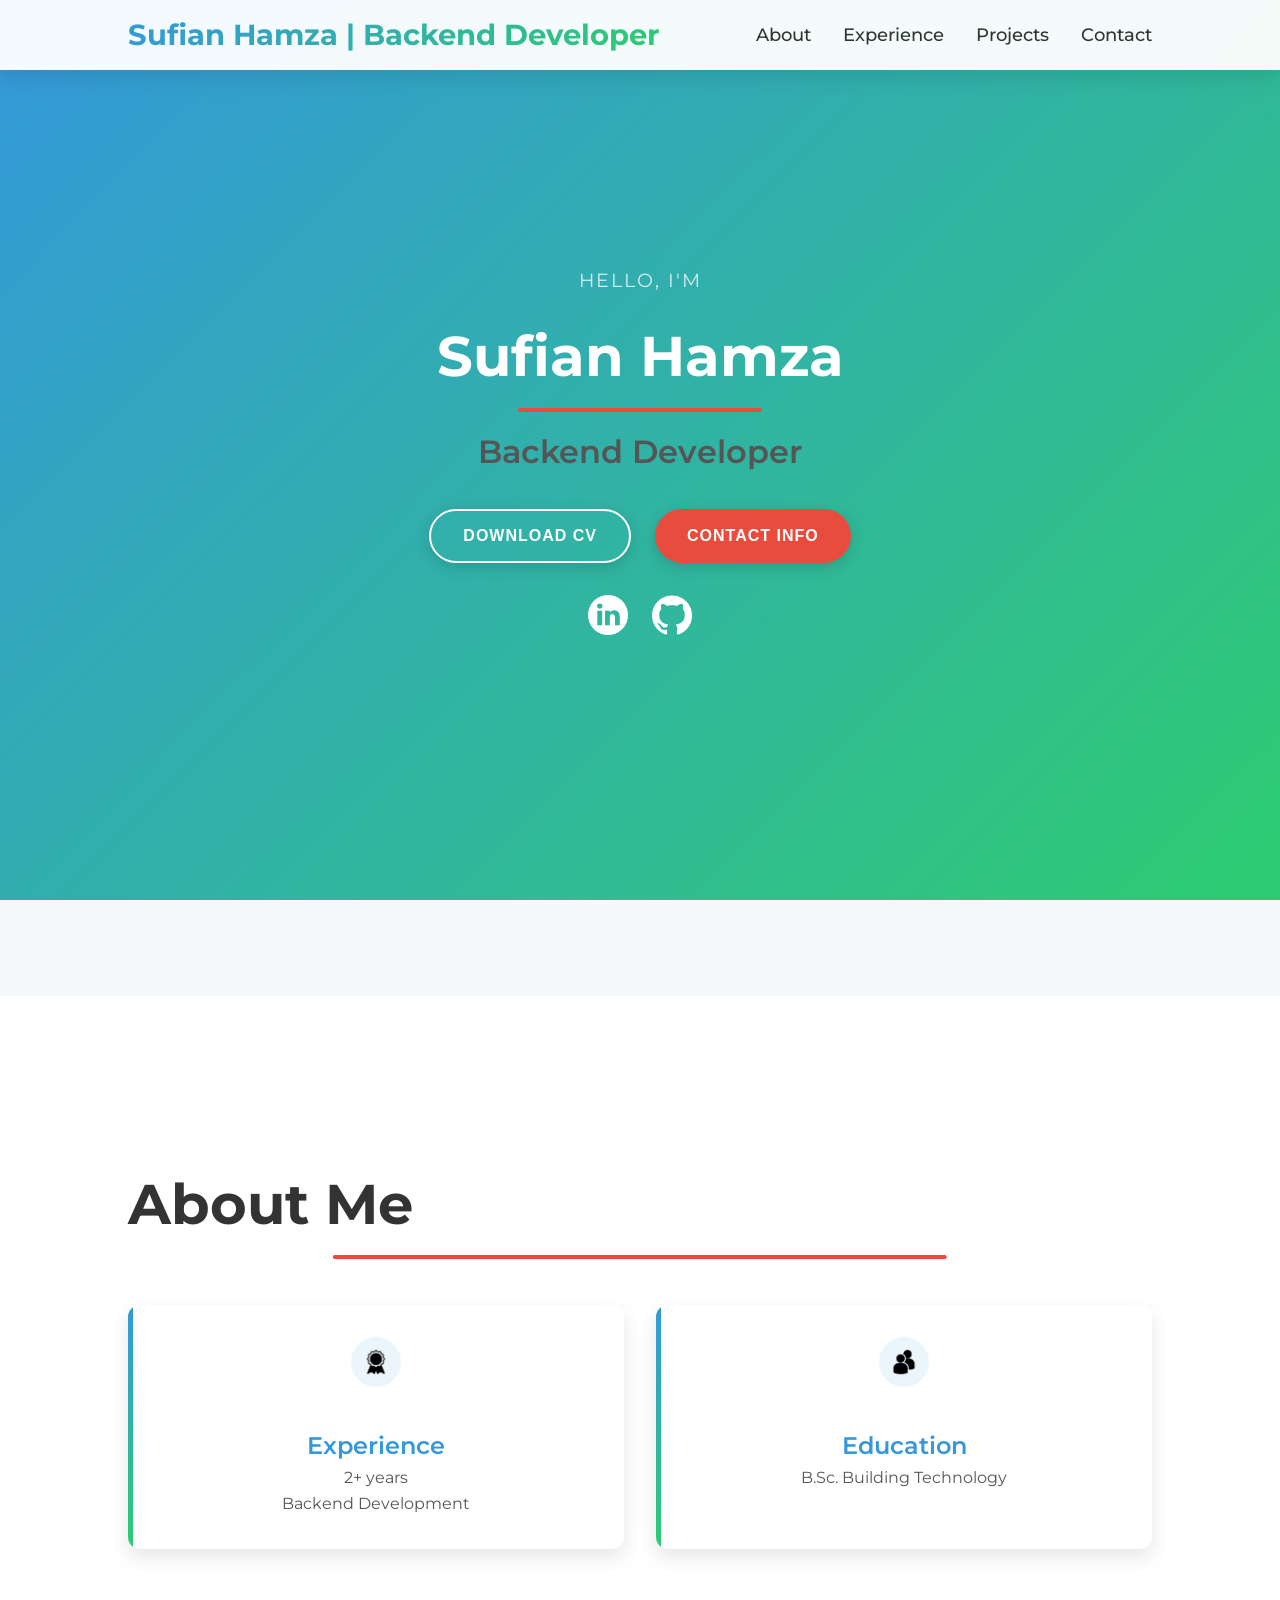
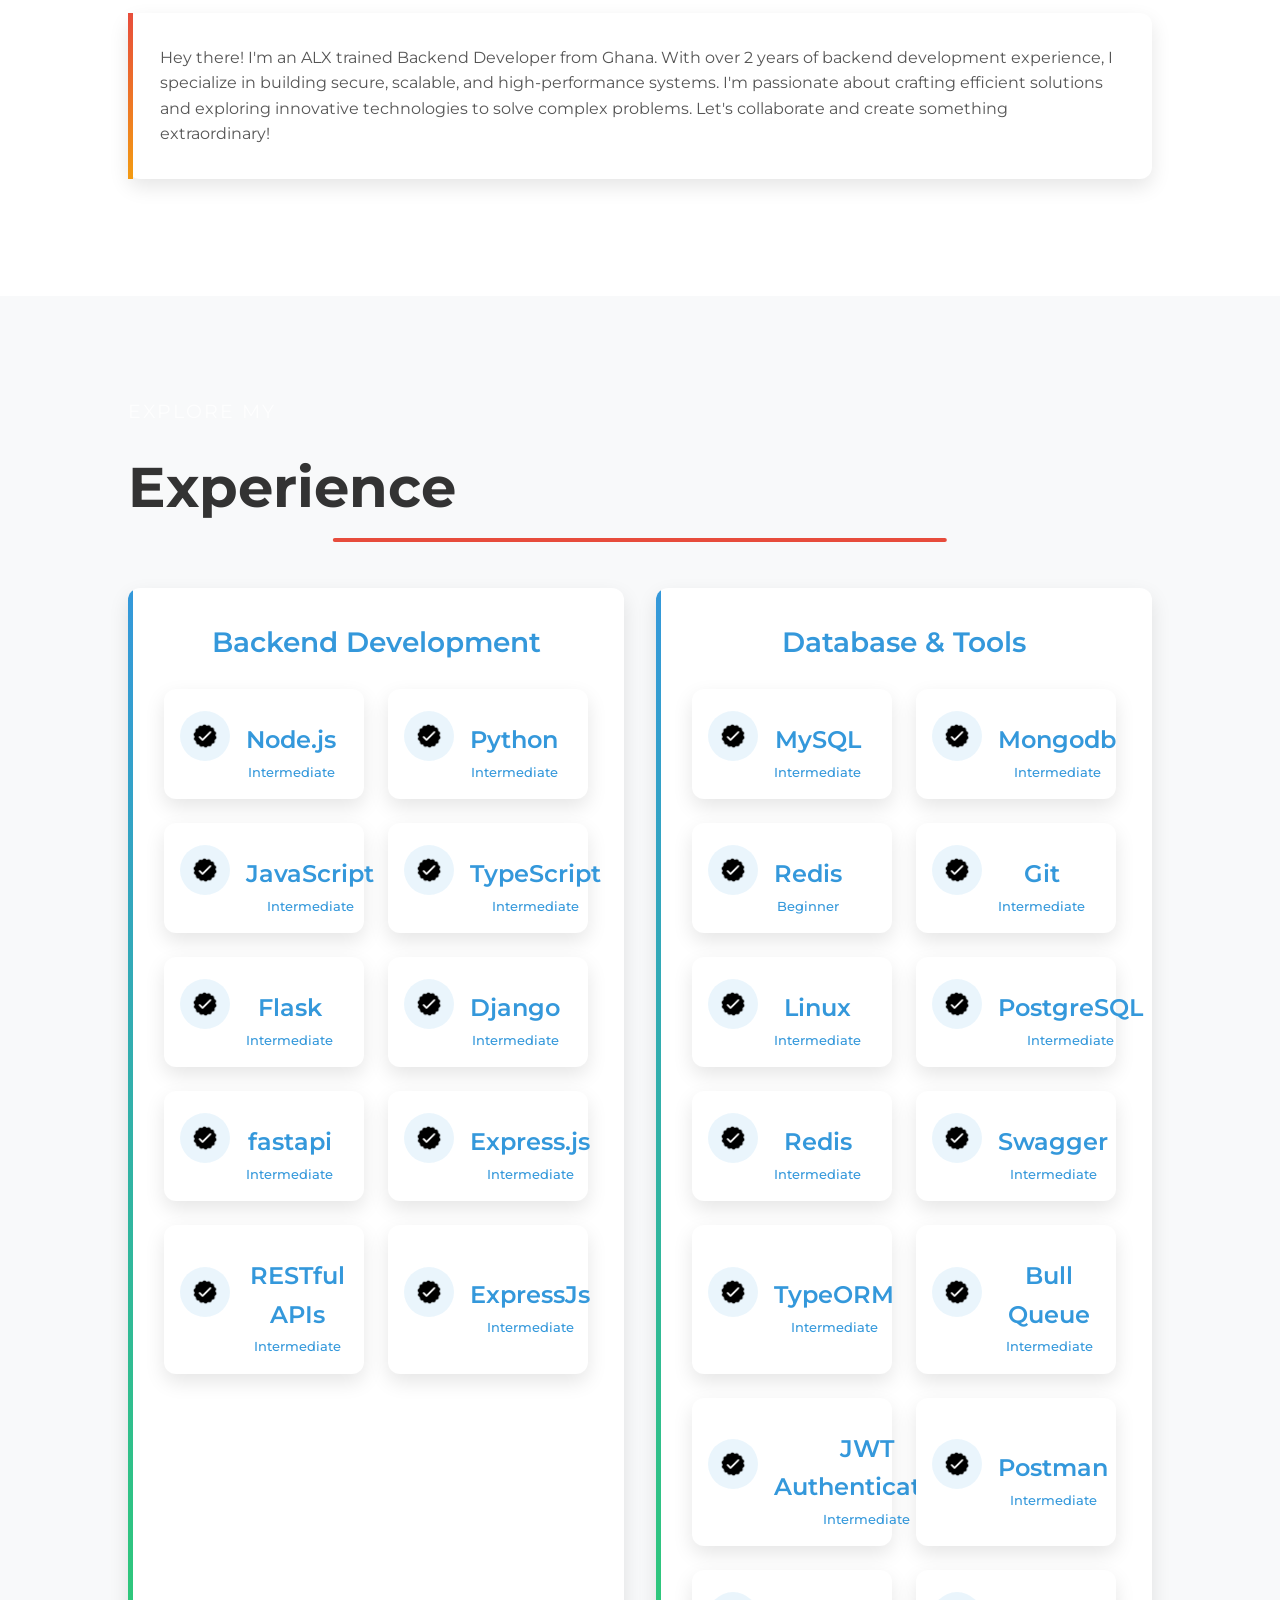
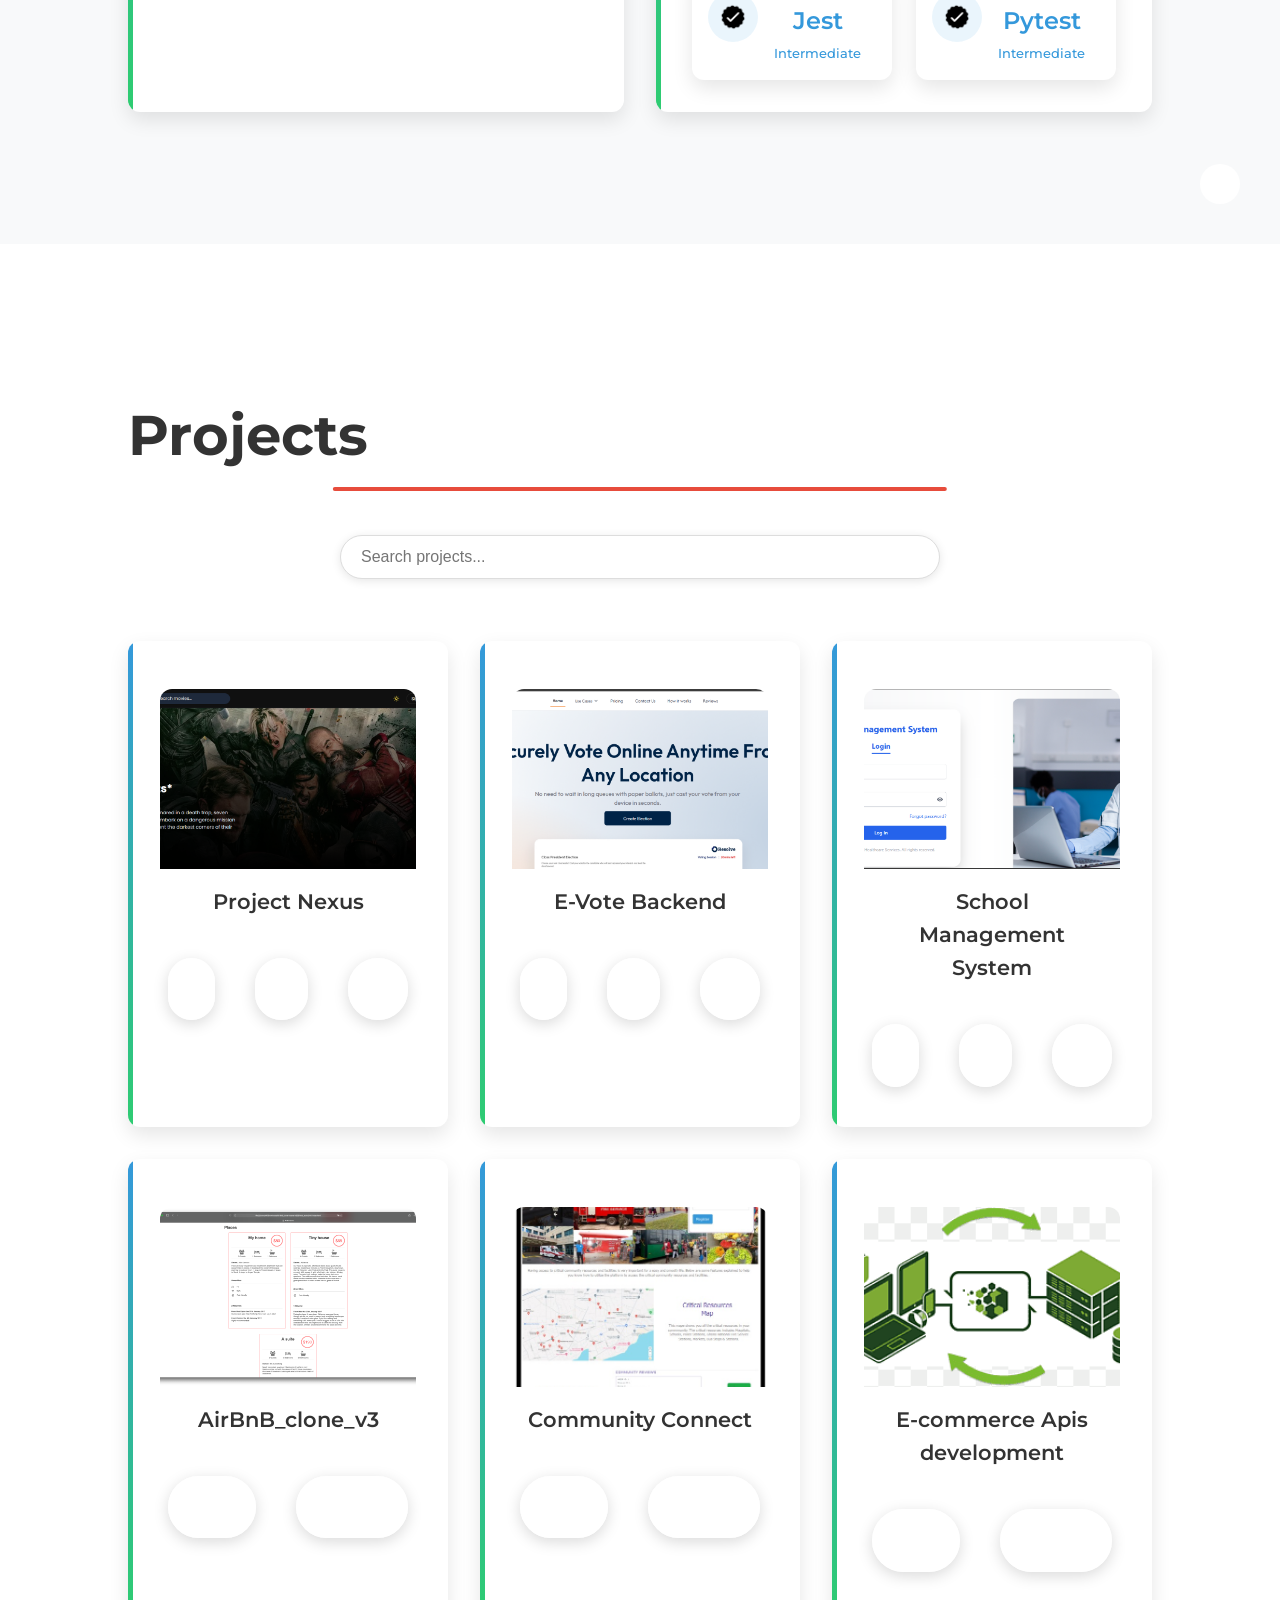
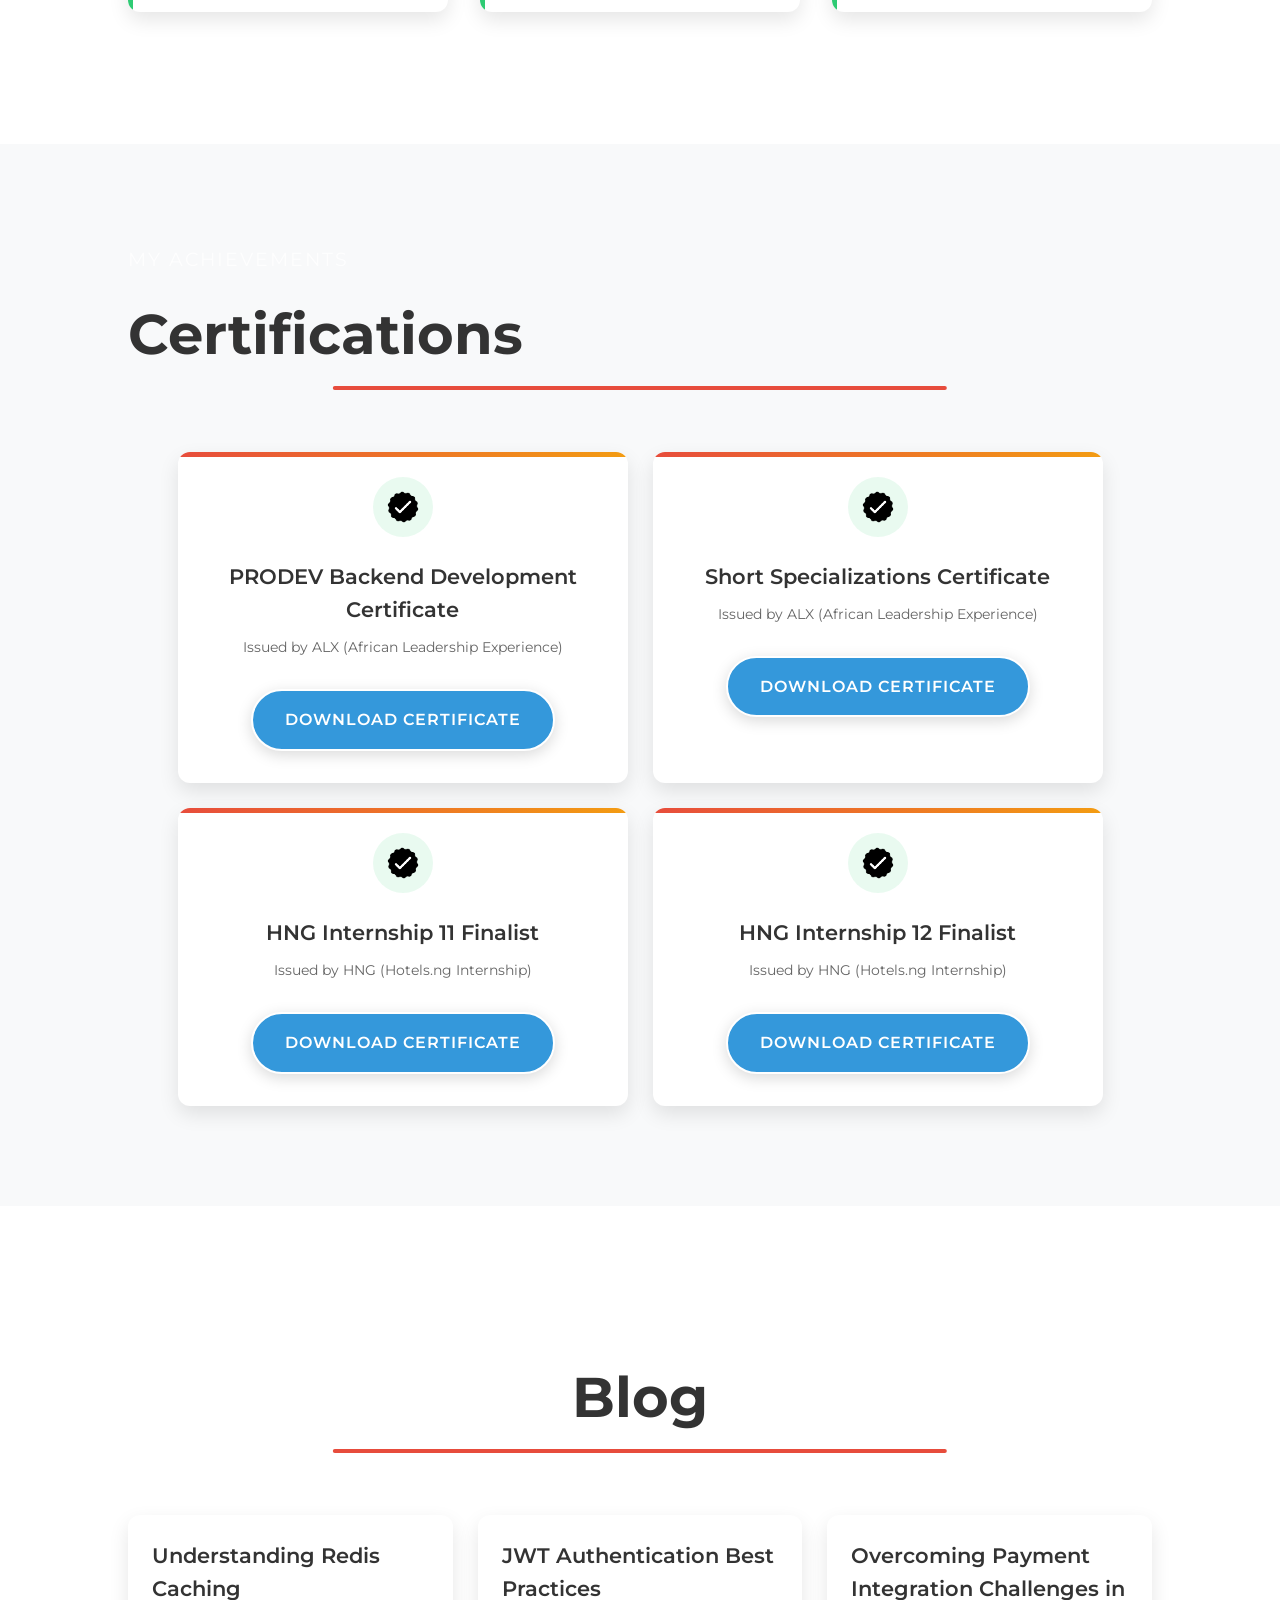
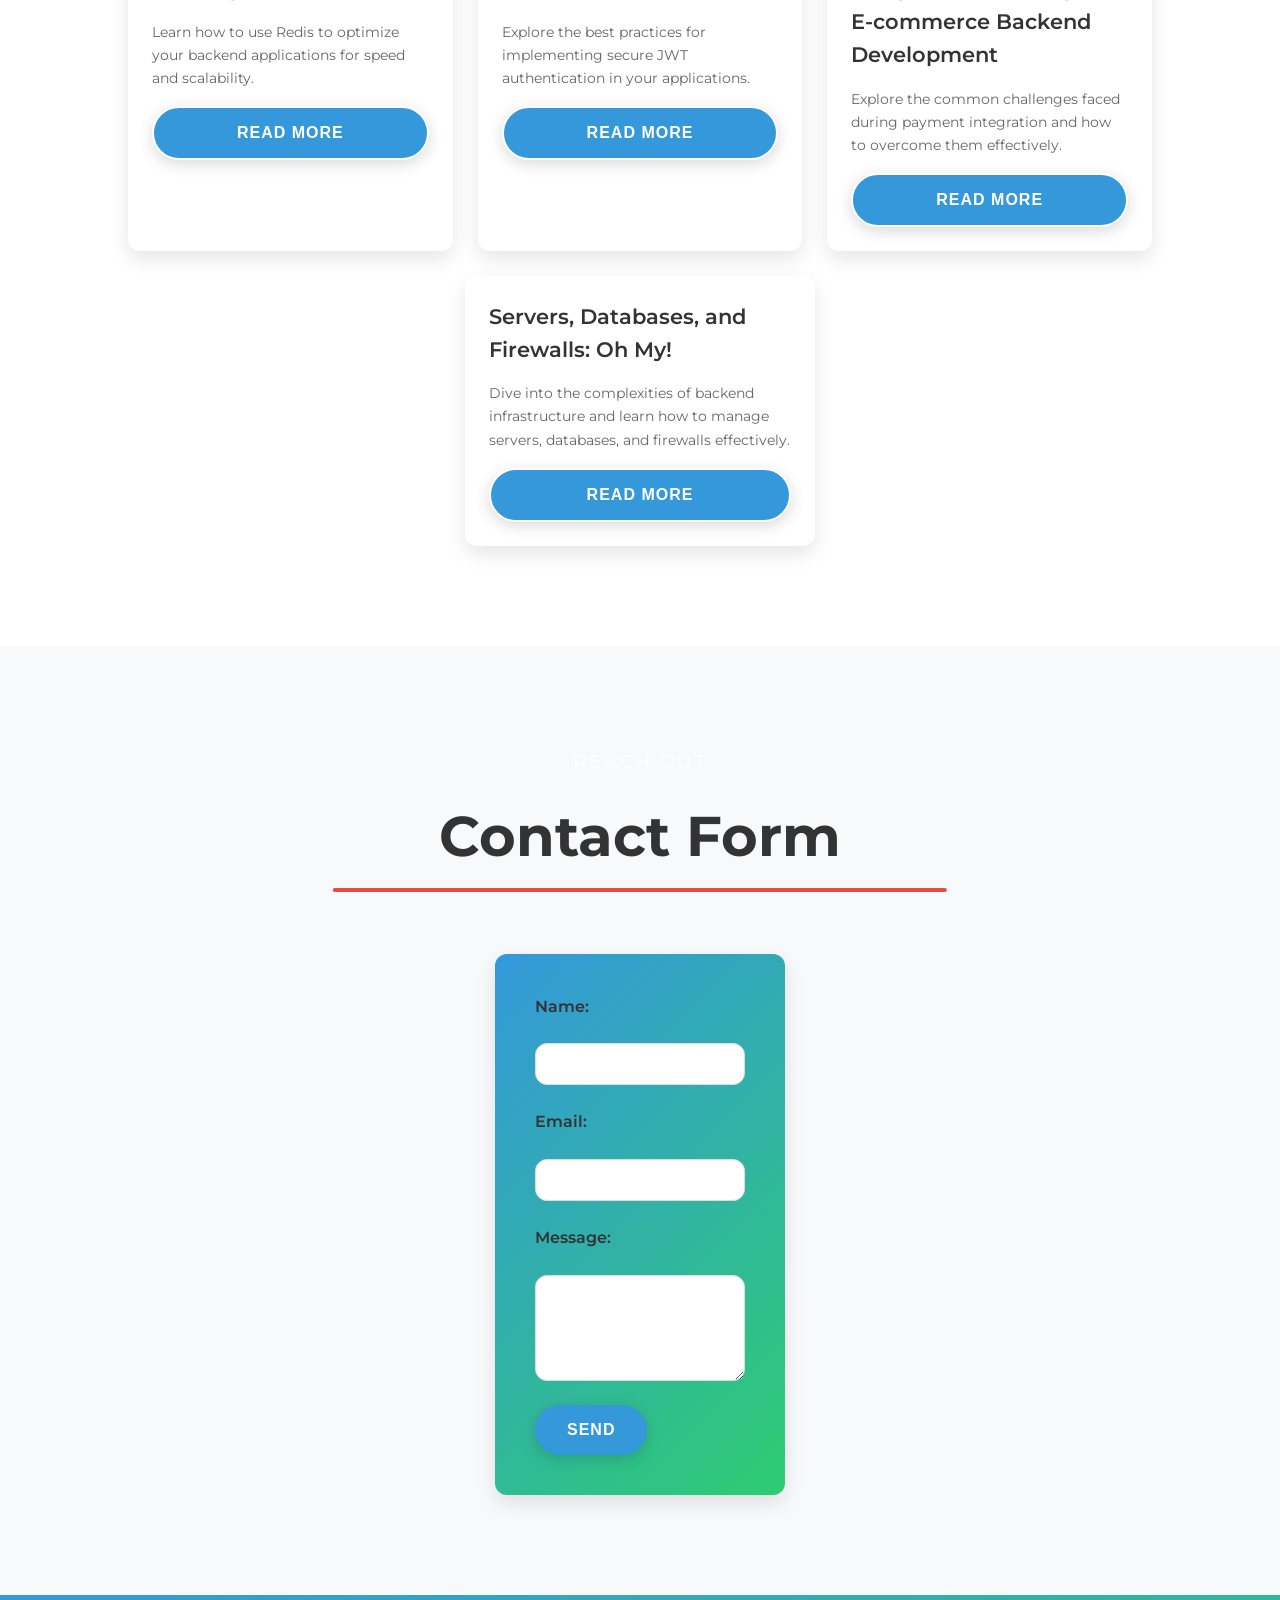
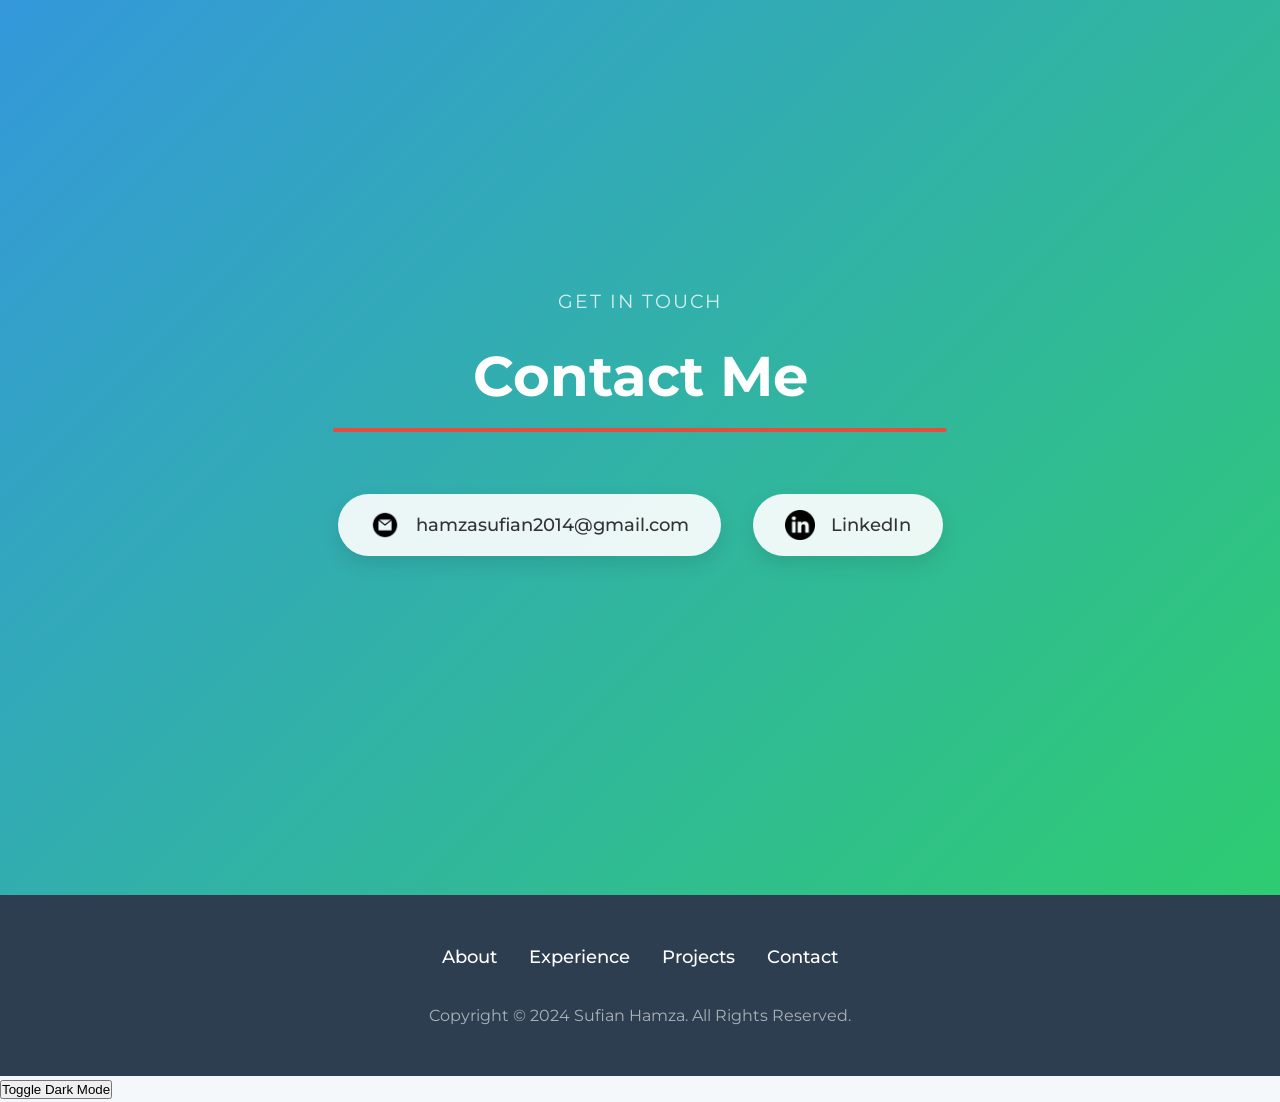
==== commit baaf623c: "Remove unused profile and about section images for cleaner code" ====
--- a/index.html
+++ b/index.html
@@ -48,9 +48,6 @@
         </div>
     </nav>
     <section id="profile">
-        <div class="section__pic-container">
-            <img src="./assets/profile-pic.png" alt="Sufian Hamza profile picture" />
-        </div>
         <div class="section__text">
             <p class="section__text__p1">Hello, I'm</p>
             <h1 class="title">Sufian Hamza</h1>
@@ -75,9 +72,6 @@
         <p class="section__text__p1">Get To Know More</p>
         <h1 class="title">About Me</h1>
         <div class="section-container">
-            <div class="section__pic-container">
-                <img src="./assets/about-pic.png" alt="Profile picture" class="about-pic" />
-            </div>
             <div class="about-details-container">
                 <div class="about-containers">
                     <div class="details-container">
--- a/style.css
+++ b/style.css
@@ -2,16 +2,36 @@
 
 @import url("https://fonts.googleapis.com/css2?family=Poppins:wght@300;400;500;600&display=swap");
 @import url("https://fonts.googleapis.com/css2?family=Roboto:wght@300;400;500;700&display=swap");
+@import url('https://fonts.googleapis.com/css2?family=Montserrat:wght@400;500;600;700&display=swap');
+
+:root {
+    --primary-color: #3498db;
+    --secondary-color: #2ecc71;
+    --accent-color: #e74c3c;
+    --background-color: #f5f8fa;
+    --dark-background: #2c3e50;
+    --text-color: #333;
+    --light-text: #fff;
+    --border-radius: 12px;
+    --box-shadow: 0 8px 20px rgba(0, 0, 0, 0.1);
+    --hover-transform: translateY(-5px);
+    --gradient-primary: linear-gradient(135deg, #3498db, #2ecc71);
+    --gradient-secondary: linear-gradient(135deg, #e74c3c, #f39c12);
+}
 
 * {
     margin: 0;
     padding: 0;
+    box-sizing: border-box;
 }
 
 body {
-    font-family: "Poppins", sans-serif;
+    font-family: "Montserrat", sans-serif;
+    background-color: var(--background-color);
+    color: var(--text-color);
+    line-height: 1.6;
     opacity: 0;
-    transition: opacity 0.5s ease-in-out;
+    transition: opacity 0.5s ease-in-out, background-color 0.3s ease;
 }
 
 body.loaded {
@@ -23,66 +43,84 @@
 }
 
 p {
-    color: rgb(85, 85, 85);
-}
-
-h1, h2, h3, p {
-    font-family: 'Roboto', sans-serif;
+    color: #555;
+}
+
+h1, h2, h3 {
+    font-family: 'Montserrat', sans-serif;
+    font-weight: 600;
 }
 
 /* TRANSITION */
-
-a,
-.btn {
+a, .btn {
     transition: all 300ms ease;
 }
 
 a {
+    color: var(--primary-color);
+    text-decoration: none;
     transition: color 0.3s ease;
 }
 
 a:hover {
-    color: #ff7f50;
-    text-decoration: underline;
-    text-underline-offset: 1rem;
-    text-decoration-color: rgb(181, 181, 181);
+    color: var(--secondary-color);
 }
 
 /* DESKTOP NAV */
-
-nav,
+nav {
+    background-color: rgba(255, 255, 255, 0.95);
+    box-shadow: var(--box-shadow);
+    position: fixed;
+    top: 0;
+    width: 100%;
+    z-index: 1000;
+    padding: 0.5rem 10%;
+    display: flex;
+    justify-content: space-between;
+    align-items: center;
+    height: 70px;
+}
+
 .nav-links {
     display: flex;
-}
-
-nav {
-    justify-content: space-around;
-    align-items: center;
-    height: 17vh;
-}
-
-.nav-links {
     gap: 2rem;
     list-style: none;
-    font-size: 1.5rem;
-}
-
-a {
-    color: black;
-    text-decoration: none;
-    text-decoration-color: white;
+    font-size: 1.1rem;
+}
+
+.nav-links a {
+    color: var(--text-color);
+    font-weight: 500;
+    position: relative;
+    padding: 0.5rem 0;
+}
+
+.nav-links a::after {
+    content: '';
+    position: absolute;
+    width: 0;
+    height: 2px;
+    background: var(--gradient-primary);
+    left: 0;
+    bottom: 0;
+    transition: width 0.3s ease;
+}
+
+.nav-links a:hover::after {
+    width: 100%;
 }
 
 .logo {
-    font-size: 2rem;
-}
-
-.logo:hover {
-    cursor: default;
+    font-size: 1.8rem;
+    font-weight: 700;
+    color: var(--primary-color);
+    background: var(--gradient-primary);
+    -webkit-background-clip: text;
+    background-clip: text;
+    -webkit-text-fill-color: transparent;
 }
 
 /* HAMBURGER MENU */
-
 #hamburger-nav {
     display: none;
 }
@@ -104,8 +142,8 @@
 .hamburger-icon span {
     width: 100%;
     height: 2px;
-    background-color: black;
-    transition: all 0.3 ease-in-out;
+    background-color: var(--primary-color);
+    transition: all 0.3s ease-in-out;
 }
 
 .menu-links {
@@ -113,20 +151,25 @@
     top: 100%;
     right: 0;
     background-color: white;
-    width: fit-content;
+    width: 200px;
     max-height: 0;
     overflow: hidden;
-    transition: all 0.3 ease-in-out;
+    transition: all 0.3s ease-in-out;
+    border-radius: var(--border-radius);
+    box-shadow: var(--box-shadow);
 }
 
 .menu-links a {
     display: block;
-    padding: 10px;
+    padding: 15px 20px;
     text-align: center;
-    font-size: 1.5rem;
-    color: black;
-    text-decoration: none;
-    transition: all 0.3 ease-in-out;
+    font-size: 1.1rem;
+    color: var(--text-color);
+    border-bottom: 1px solid rgba(0,0,0,0.05);
+}
+
+.menu-links a:hover {
+    background-color: rgba(52, 152, 219, 0.1);
 }
 
 .menu-links li {
@@ -149,153 +192,149 @@
     transform: rotate(-45deg) translate(10px, -5px);
 }
 
-.hamburger-icon span:first-child {
-    transform: none;
-}
-
-.hamburger-icon span:first-child {
-    opacity: 1;
-}
-
-.hamburger-icon span:first-child {
-    transform: none;
-}
-
 /* SECTIONS */
-
 section {
-    padding-top: 4vh;
-    height: 96vh;
-    margin: 0 10rem;
-    box-sizing: border-box;
-    min-height: fit-content;
+    padding: 100px 10%;
+    min-height: 100vh;
+    display: flex;
+    flex-direction: column;
+    justify-content: center;
 }
 
 .section-container {
     display: flex;
+    gap: 4rem;
 }
 
 /* PROFILE SECTION */
-
 #profile {
-    display: flex;
-    justify-content: center;
-    gap: 5rem;
-    height: 80vh;
-}
-
-.section__pic-container {
-    display: flex;
-    height: 400px;
-    width: 400px;
-    margin: auto 0;
+    background: var(--gradient-primary);
+    color: var(--light-text);
+    text-align: center;
+    padding-top: 100px;
 }
 
 .section__text {
-    align-self: center;
-    text-align: center;
-}
-
-.section__text p {
+    max-width: 800px;
+    margin: 0 auto;
+}
+
+.section__text__p1 {
+    font-size: 1.2rem;
+    margin-bottom: 1rem;
+    text-transform: uppercase;
+    letter-spacing: 2px;
+    color: rgba(255, 255, 255, 0.8);
+}
+
+.section__text__p2 {
+    font-size: 2rem;
+    margin-bottom: 1.5rem;
     font-weight: 600;
 }
 
-.section__text__p1 {
-    text-align: center;
-}
-
-.section__text__p2 {
-    font-size: 1.75rem;
-    margin-bottom: 1rem;
-}
-
 .title {
-    font-size: 3rem;
-    text-align: center;
-    animation: fadeIn 1.5s ease-in-out;
-}
-
-@keyframes fadeIn {
-    from {
-        opacity: 0;
-        transform: translateY(20px);
-    }
-    to {
-        opacity: 1;
-        transform: translateY(0);
-    }
+    font-size: 3.5rem;
+    margin-bottom: 1.5rem;
+    font-weight: 700;
+    position: relative;
+    display: inline-block;
+}
+
+.title::after {
+    content: '';
+    position: absolute;
+    width: 60%;
+    height: 4px;
+    background-color: var(--accent-color);
+    bottom: -10px;
+    left: 50%;
+    transform: translateX(-50%);
+    border-radius: 2px;
 }
 
 #socials-container {
     display: flex;
     justify-content: center;
-    margin-top: 1rem;
-    gap: 1rem;
+    margin-top: 2rem;
+    gap: 1.5rem;
 }
 
 /* ICONS */
-
 .icon {
     cursor: pointer;
-    height: 2rem;
+    height: 2.5rem;
+    width: 2.5rem;
+    transition: transform 0.3s ease;
+    filter: brightness(0) invert(1);
+}
+
+.icon:hover {
+    transform: scale(1.2);
 }
 
 /* BUTTONS */
-
 .btn-container {
     display: flex;
     justify-content: center;
-    gap: 1rem;
+    gap: 1.5rem;
+    margin-top: 2rem;
 }
 
 .btn {
     font-weight: 600;
-    transition: transform 0.3s ease, background-color 0.3s ease;
-    padding: 1rem;
-    width: 8rem;
-    border-radius: 2rem;
+    padding: 1rem 2rem;
+    border-radius: 50px;
+    font-size: 1rem;
+    border: none;
+    cursor: pointer;
+    transition: all 0.3s ease;
+    text-transform: uppercase;
+    letter-spacing: 1px;
+    position: relative;
+    overflow: hidden;
+    box-shadow: 0 4px 15px rgba(0, 0, 0, 0.15);
+}
+
+.btn::before {
+    content: '';
+    position: absolute;
+    top: 0;
+    left: -100%;
+    width: 100%;
+    height: 100%;
+    background: rgba(255, 255, 255, 0.2);
+    transition: 0.5s;
+}
+
+.btn:hover::before {
+    left: 100%;
 }
 
 .btn:hover {
-    transform: scale(1.05);
-    background-color: #ff7f50;
-}
-
-.btn-color-1,
+    transform: translateY(-3px);
+    box-shadow: 0 8px 20px rgba(0, 0, 0, 0.2);
+}
+
+.btn-color-1 {
+    background-color: var(--accent-color);
+    color: white;
+}
+
 .btn-color-2 {
-    border: rgb(53, 53, 53) 0.1rem solid;
-}
-
-.btn-color-1:hover,
+    background-color: transparent;
+    color: var(--light-text);
+    border: 2px solid white;
+}
+
 .btn-color-2:hover {
-    cursor: pointer;
-}
-
-.btn-color-1,
-.btn-color-2:hover {
-    background: rgb(53, 53, 53);
-    color: white;
-}
-
-.btn-color-1:hover {
-    background: rgb(0, 0, 0);
-}
-
-.btn-color-2 {
-    background: none;
-}
-
-.btn-color-2:hover {
-    border: rgb(255, 255, 255) 0.1rem solid;
-}
-
-.btn-container {
-    gap: 1rem;
+    background-color: var(--light-text);
+    color: var(--primary-color);
 }
 
 /* ABOUT SECTION */
-
 #about {
+    background-color: white;
     position: relative;
 }
 
@@ -303,436 +342,611 @@
     gap: 2rem;
     margin-bottom: 2rem;
     margin-top: 2rem;
+    display: flex;
+    flex-wrap: wrap;
+    justify-content: center;
 }
 
 .about-details-container {
+    display: flex;
     justify-content: center;
     flex-direction: column;
 }
 
-.about-containers,
-.about-details-container {
-    display: flex;
-}
-
-.about-pic {
-    border-radius: 2rem;
+.details-container {
+    padding: 2rem;
+    flex: 1;
+    min-width: 250px;
+    background: white;
+    border-radius: var(--border-radius);
+    box-shadow: var(--box-shadow);
+    text-align: center;
+    transition: transform 0.3s ease, box-shadow 0.3s ease;
+    position: relative;
+    overflow: hidden;
+}
+
+.details-container::before {
+    content: '';
+    position: absolute;
+    top: 0;
+    left: 0;
+    width: 5px;
+    height: 100%;
+    background: var(--gradient-primary);
+}
+
+.details-container:hover {
+    transform: var(--hover-transform);
+    box-shadow: 0 12px 30px rgba(0, 0, 0, 0.15);
+}
+
+.details-container h3 {
+    color: var(--primary-color);
+    margin-top: 1rem;
+    font-size: 1.5rem;
+}
+
+.details-container .icon {
+    filter: none;
+    width: 50px;
+    height: 50px;
+    padding: 10px;
+    background-color: rgba(52, 152, 219, 0.1);
+    border-radius: 50%;
+    margin-bottom: 1rem;
 }
 
 .arrow {
     position: absolute;
-    right: -5rem;
     bottom: 2.5rem;
-}
-
-.details-container {
-    padding: 1.5rem;
-    flex: 1;
-    background: white;
-    border-radius: 2rem;
-    border: rgb(53, 53, 53) 0.1rem solid;
-    border-color: rgb(163, 163, 163);
-    text-align: center;
-    animation: slideUp 1.5s ease-in-out;
-    box-shadow: 0 4px 6px rgba(0, 0, 0, 0.1);
-    transition: transform 0.3s ease, box-shadow 0.3s ease;
-}
-
-.details-container:hover {
-    transform: translateY(-10px);
-    box-shadow: 0 6px 10px rgba(0, 0, 0, 0.15);
-}
-
-@keyframes slideUp {
-    from {
-        opacity: 0;
-        transform: translateY(50px);
-    }
-    to {
-        opacity: 1;
-        transform: translateY(0);
-    }
-}
-
-.section-container {
-    gap: 4rem;
-    height: 80%;
-}
-
-.section__pic-container {
-    height: 400px;
-    width: 400px;
-    margin: auto 0;
+    right: 2.5rem;
+    background-color: var(--primary-color);
+    padding: 1rem;
+    border-radius: 50%;
+    display: flex;
+    align-items: center;
+    justify-content: center;
+    box-shadow: var(--box-shadow);
+    transition: transform 0.3s ease, background-color 0.3s ease;
+}
+
+.arrow:hover {
+    transform: translateY(-5px);
+    background-color: var(--secondary-color);
+}
+
+.arrow .icon {
+    filter: brightness(0) invert(1);
+    width: 20px;
+    height: 20px;
+}
+
+.text-container {
+    margin-top: 2rem;
+    background-color: white;
+    padding: 2rem;
+    border-radius: var(--border-radius);
+    box-shadow: var(--box-shadow);
+    position: relative;
+}
+
+.text-container::before {
+    content: '';
+    position: absolute;
+    top: 0;
+    left: 0;
+    width: 5px;
+    height: 100%;
+    background: var(--gradient-secondary);
 }
 
 /* EXPERIENCE SECTION */
-
 #experience {
+    background-color: #f8f9fa;
     position: relative;
 }
 
 .experience-sub-title {
-    color: rgb(85, 85, 85);
+    color: var(--primary-color);
     font-weight: 600;
     font-size: 1.75rem;
-    margin-bottom: 2rem;
+    margin-bottom: 1.5rem;
+    text-align: center;
 }
 
 .experience-details-container {
     display: flex;
-    justify-content: center;
     flex-direction: column;
+    align-items: center;
 }
 
 .article-container {
     display: flex;
-    text-align: initial;
     flex-wrap: wrap;
-    flex-direction: row;
-    gap: 2.5rem;
-    justify-content: space-around;
+    justify-content: center;
+    gap: 1.5rem;
+    margin-top: 1rem;
 }
 
 article {
     display: flex;
-    width: 10rem;
-    justify-content: space-around;
-    gap: 0.5rem;
+    align-items: center;
+    gap: 1rem;
+    background-color: white;
+    padding: 1rem;
+    border-radius: var(--border-radius);
+    box-shadow: var(--box-shadow);
+    width: 200px;
+    transition: transform 0.3s ease, box-shadow 0.3s ease;
+}
+
+article:hover {
+    transform: var(--hover-transform);
+    box-shadow: 0 12px 30px rgba(0, 0, 0, 0.15);
 }
 
 article .icon {
-    cursor: default;
+    filter: none;
+    width: 30px;
+    height: 30px;
+}
+
+article h3 {
+    font-size: 1rem;
+    margin-bottom: 0.2rem;
+    color: var(--text-color);
+}
+
+article p {
+    font-size: 0.8rem;
+    color: var(--primary-color);
+    font-weight: 500;
 }
 
 /* PROJECTS SECTION */
-
 #projects {
+    background-color: white;
     position: relative;
 }
 
 .color-container {
-    border-color: rgb(163, 163, 163);
-    background: rgb(250, 250, 250);
+    border-radius: var(--border-radius);
+    box-shadow: var(--box-shadow);
+    background: white;
+    transition: transform 0.3s ease, box-shadow 0.3s ease;
+    overflow: hidden;
+}
+
+.color-container:hover {
+    transform: var(--hover-transform);
+    box-shadow: 0 15px 30px rgba(0, 0, 0, 0.15);
 }
 
 .project-img {
-    max-width: 100%;
-    height: auto;
-    border-radius: 8px;
-    loading: lazy;
+    width: 100%;
+    height: 180px;
+    object-fit: cover;
+    border-top-left-radius: var(--border-radius);
+    border-top-right-radius: var(--border-radius);
+    transition: transform 0.5s ease;
+}
+
+.color-container:hover .project-img {
+    transform: scale(1.05);
 }
 
 .project-title {
     margin: 1rem;
-    color: black;
+    color: var(--text-color);
+    font-size: 1.3rem;
 }
 
 .project-btn {
-    color: black;
-    border-color: rgb(163, 163, 163);
+    margin: 0.5rem;
+    padding: 0.7rem 1rem;
 }
 
 /* Project Filter/Search */
 #project-filter {
     text-align: center;
-    margin: 20px 0;
+    margin: 30px 0;
 }
 
 #searchBar {
     width: 80%;
+    max-width: 600px;
+    padding: 12px 20px;
+    font-size: 16px;
+    border: 1px solid #ddd;
+    border-radius: 50px;
+    box-shadow: 0 2px 10px rgba(0,0,0,0.1);
+    transition: box-shadow 0.3s ease;
+}
+
+#searchBar:focus {
+    outline: none;
+    box-shadow: 0 4px 15px rgba(52, 152, 219, 0.3);
+    border-color: var(--primary-color);
+}
+
+/* CERTIFICATIONS SECTION */
+#certifications {
+    background-color: #f8f9fa;
+    position: relative;
+}
+
+.certifications-container {
+    display: flex;
+    flex-wrap: wrap;
+    gap: 25px;
+    justify-content: center;
+    margin-top: 3rem;
+}
+
+.certification {
+    flex: 1 1 calc(45% - 25px);
+    min-width: 300px;
+    max-width: 450px;
+    box-sizing: border-box;
+    padding: 25px;
+    border-radius: var(--border-radius);
+    background-color: white;
+    text-align: center;
+    box-shadow: var(--box-shadow);
+    transition: transform 0.3s ease, box-shadow 0.3s ease;
+    position: relative;
+    overflow: hidden;
+}
+
+.certification::before {
+    content: '';
+    position: absolute;
+    top: 0;
+    left: 0;
+    width: 100%;
+    height: 5px;
+    background: var(--gradient-secondary);
+}
+
+.certification:hover {
+    transform: var(--hover-transform);
+    box-shadow: 0 15px 30px rgba(0, 0, 0, 0.15);
+}
+
+.certification h2 {
+    font-size: 1.3rem;
+    margin: 15px 0 10px;
+    color: var(--text-color);
+}
+
+.certification p {
+    font-size: 0.9rem;
+    color: #666;
+    margin-bottom: 15px;
+}
+
+.certification a {
+    display: inline-block;
+    text-decoration: none;
+}
+
+.certification-img {
+    width: 60px;
+    height: 60px;
     padding: 10px;
-    font-size: 16px;
-    border: 1px solid #ccc;
-    border-radius: 4px;
-}
-
-/* CONTACT */
-
-#contact {
-    display: flex;
-    justify-content: center;
-    flex-direction: column;
-    height: 70vh;
-}
-
-.contact-info-upper-container {
-    display: flex;
-    justify-content: center;
-    border-radius: 2rem;
-    border: rgb(53, 53, 53) 0.1rem solid;
-    border-color: rgb(163, 163, 163);
-    background: (250, 250, 250);
-    margin: 2rem auto;
-    padding: 0.5rem;
-}
-
-.contact-info-container {
-    display: flex;
-    align-items: center;
-    justify-content: center;
-    gap: 0.5rem;
-    margin: 1rem;
-}
-
-.contact-info-container p {
-    font-size: larger;
-}
-
-.contact-icon {
-    cursor: default;
-}
-
-.email-icon {
-    height: 2.5rem;
-}
-
-/* FOOTER SECTION */
-
-footer {
-    height: 26vh;
-    margin: 0 1rem;
-}
-
-footer p {
+    background-color: rgba(46, 204, 113, 0.1);
+    border-radius: 50%;
+    margin: 0 auto;
+}
+
+.certification a.btn {
+    margin-top: 15px;
+    background-color: var(--primary-color);
+    color: white;
+}
+
+.certification a.btn:hover {
+    background-color: var(--secondary-color);
+}
+
+/* BLOG SECTION */
+#blog {
+    background-color: white;
+    position: relative;
     text-align: center;
 }
 
-/* Add dark mode styles */
-body.dark-mode {
-    background-color: #121212;
-    color: #ffffff;
-}
-
-nav.dark-mode {
-    background-color: #1e1e1e;
-    color: #ffffff;
-}
-
-.details-container.dark-mode {
-    background-color: #1e1e1e;
-    border-color: #333333;
-}
-
-.btn.dark-mode {
-    background-color: #333333;
-    color: #ffffff;
-    border-color: #444444;
-}
-
-.btn.dark-mode:hover {
-    background-color: #444444;
-}
-
-/* Add a toggle button for dark mode */
-#dark-mode-toggle {
-    position: fixed;
-    top: 1rem;
-    right: 1rem;
-    background-color: #ffffff;
-    color: #000000;
-    border: none;
-    padding: 0.5rem 1rem;
-    border-radius: 5px;
-    cursor: pointer;
-    transition: background-color 0.3s ease, color 0.3s ease;
-}
-
-#dark-mode-toggle.dark-mode {
-    background-color: #333333;
-    color: #ffffff;
-}
-
-/* Responsive design improvements */
-@media (max-width: 768px) {
-    nav {
-        flex-direction: column;
-        align-items: center;
-    }
-
-    .nav-links {
-        flex-direction: column;
-        gap: 1rem;
-    }
-
-    #profile {
-        flex-direction: column;
-        text-align: center;
-    }
-
-    .section__pic-container {
-        height: 200px;
-        width: 200px;
-    }
-
-    .details-container {
-        margin: 1rem 0;
-    }
-
-    .btn-container {
-        flex-direction: column;
-        gap: 0.5rem;
-    }
-}
-
-@media (max-width: 480px) {
-    .title {
-        font-size: 2rem;
-    }
-
-    .btn {
-        width: 100%;
-    }
-}
-
-/* Testimonials Section */
-#testimonials {
+.blog-container {
+    display: flex;
+    flex-wrap: wrap;
+    gap: 25px;
+    justify-content: center;
+    margin-top: 3rem;
+}
+
+.blog-post {
+    flex: 1 1 300px;
+    max-width: 350px;
+    padding: 0;
+    border-radius: var(--border-radius);
+    background-color: white;
+    box-shadow: var(--box-shadow);
+    overflow: hidden;
+    transition: transform 0.3s ease, box-shadow 0.3s ease;
+}
+
+.blog-post:hover {
+    transform: var(--hover-transform);
+    box-shadow: 0 15px 30px rgba(0, 0, 0, 0.15);
+}
+
+.blog-post h2 {
+    font-size: 1.3rem;
+    padding: 1.5rem 1.5rem 0;
+    color: var(--text-color);
+    text-align: left;
+}
+
+.blog-post p {
+    font-size: 0.9rem;
+    color: #666;
+    padding: 1rem 1.5rem;
+    text-align: left;
+}
+
+.blog-post .btn {
+    margin: 0 1.5rem 1.5rem;
+    background-color: var(--primary-color);
+    color: white;
+    width: calc(100% - 3rem);
+}
+
+.blog-post .btn:hover {
+    background-color: var(--secondary-color);
+}
+
+/* CONTACT FORM SECTION */
+#contact-form {
+    background-color: #f8f9fa;
+    position: relative;
     text-align: center;
-    padding: 2rem;
-    background-color: #f9f9f9;
-}
-
-.testimonials-container {
-    display: flex;
-    flex-direction: column;
-    gap: 2rem;
-    align-items: center;
-}
-
-.testimonial {
-    max-width: 600px;
-    font-style: italic;
-    color: #555;
-}
-
-/* Blog Section */
-#blog {
-    text-align: center;
-    padding: 2rem;
-}
-
-.blog-container {
-    display: flex;
-    flex-wrap: wrap;
-    gap: 2rem;
-    justify-content: center;
-}
-
-.blog-post {
-    max-width: 300px;
-    padding: 1rem;
-    border: 1px solid #ddd;
-    border-radius: 8px;
-    background-color: #fff;
-    box-shadow: 0 4px 6px rgba(0, 0, 0, 0.1);
-}
-
-.blog-post h2 {
-    font-size: 1.5rem;
-    margin-bottom: 0.5rem;
-}
-
-.blog-post p {
-    font-size: 1rem;
-    color: #666;
-}
-
-/* Contact Form Section */
-#contact-form {
-    text-align: center;
-    padding: 2rem;
-    background-color: #f9f9f9;
 }
 
 form#contact {
     max-width: 600px;
-    margin: 0 auto;
+    margin: 3rem auto 0;
     display: flex;
     flex-direction: column;
-    gap: 1rem;
+    gap: 1.5rem;
+    background-color: white;
+    padding: 2.5rem;
+    border-radius: var(--border-radius);
+    box-shadow: var(--box-shadow);
 }
 
 form#contact label {
     text-align: left;
-    font-weight: bold;
+    font-weight: 600;
+    color: var(--text-color);
 }
 
 form#contact input,
 form#contact textarea {
     width: 100%;
-    padding: 0.5rem;
+    padding: 12px;
     border: 1px solid #ddd;
-    border-radius: 4px;
+    border-radius: var(--border-radius);
+    font-family: "Montserrat", sans-serif;
+    transition: border-color 0.3s ease, box-shadow 0.3s ease;
+}
+
+form#contact input:focus,
+form#contact textarea:focus {
+    outline: none;
+    border-color: var(--primary-color);
+    box-shadow: 0 0 0 3px rgba(52, 152, 219, 0.2);
 }
 
 form#contact button {
     align-self: flex-start;
+    background-color: var(--primary-color);
+    color: white;
+}
+
+form#contact button:hover {
+    background-color: var(--secondary-color);
+}
+
+/* CONTACT SECTION */
+#contact {
+    background: var(--gradient-primary);
+    color: var(--light-text);
+    text-align: center;
+}
+
+.contact-info-upper-container {
+    display: flex;
+    flex-wrap: wrap;
+    justify-content: center;
+    gap: 2rem;
+    margin: 3rem auto;
+}
+
+.contact-info-container {
+    display: flex;
+    align-items: center;
+    background-color: rgba(255, 255, 255, 0.9);
+    border-radius: 50px;
+    padding: 1rem 2rem;
+    box-shadow: var(--box-shadow);
+    transition: transform 0.3s ease;
+}
+
+.contact-info-container:hover {
+    transform: translateY(-5px);
+}
+
+.contact-info-container p {
+    font-size: 1.1rem;
+    margin-left: 1rem;
+    color: var(--text-color);
+}
+
+.contact-info-container a {
+    color: var(--text-color);
+    font-weight: 500;
+}
+
+.contact-info-container .icon {
+    filter: none;
+    width: 30px;
+    height: 30px;
+}
+
+.email-icon {
+    height: 30px !important;
+}
+
+/* FOOTER SECTION */
+footer {
+    background-color: var(--dark-background);
+    color: var(--light-text);
+    text-align: center;
+    padding: 3rem 1rem;
+}
+
+footer nav {
+    background-color: transparent;
+    box-shadow: none;
+    position: relative;
+    padding: 0;
+    height: auto;
+    display: block;
+    margin-bottom: 2rem;
+}
+
+footer .nav-links {
+    justify-content: center;
+}
+
+footer .nav-links a {
+    color: var(--light-text);
+}
+
+footer p {
+    color: rgba(255, 255, 255, 0.6);
+    margin-top: 1rem;
 }
 
 /* Scroll to Top Button */
 #scrollToTop {
     position: fixed;
-    bottom: 20px;
-    right: 20px;
+    bottom: 30px;
+    right: 30px;
     z-index: 99;
-    font-size: 18px;
-    background-color: #555;
+    background-color: var(--primary-color);
     color: white;
     border: none;
     outline: none;
     cursor: pointer;
-    padding: 10px;
-    border-radius: 4px;
+    padding: 15px;
+    border-radius: 50%;
+    font-size: 18px;
     display: none;
+    box-shadow: var(--box-shadow);
+    transition: background-color 0.3s ease;
 }
 
 #scrollToTop:hover {
-    background-color: #333;
-}
-
-/* Adjust the size of the checkmark icon to prevent overlapping */
-.certification-img {
-    width: 50px; /* Adjust the width as needed */
-    height: auto; /* Maintain aspect ratio */
-    margin-right: 10px; /* Add spacing to prevent overlap */
-}
-
-/* Adjust the layout of the certifications section to prevent overlapping and redundancy */
-.certifications-container {
-    display: flex;
-    flex-wrap: wrap;
-    gap: 20px; /* Add spacing between certification items */
-    justify-content: center; /* Center the items */
-}
-
-.certification {
-    flex: 1 1 calc(45% - 20px); /* Adjust the width of each certification item */
-    box-sizing: border-box;
-    padding: 15px;
-    border: 1px solid #ddd;
-    border-radius: 8px;
-    background-color: #f9f9f9;
-    text-align: center;
-}
-
-.certification h2 {
-    font-size: 1.2rem;
-    margin: 10px 0;
-}
-
-.certification p {
-    font-size: 0.9rem;
-    color: #555;
-    margin-bottom: 10px;
-}
-
-.certification a {
-    display: inline-block;
-    margin-top: 10px;
-    text-decoration: none;
-    color: #007BFF;
-    font-weight: bold;
-}
-
-.certification a:hover {
-    text-decoration: underline;
+    background-color: var(--secondary-color);
+}
+
+/* RESPONSIVE STYLING */
+@media (max-width: 1024px) {
+    nav {
+        padding: 0.5rem 5%;
+    }
+    
+    section {
+        padding: 80px 5%;
+    }
+}
+
+@media (max-width: 768px) {
+    #desktop-nav {
+        display: none;
+    }
+    
+    #hamburger-nav {
+        display: flex;
+        padding: 0.5rem 5%;
+        justify-content: space-between;
+        align-items: center;
+        background-color: rgba(255, 255, 255, 0.95);
+        box-shadow: var(--box-shadow);
+        position: fixed;
+        top: 0;
+        width: 100%;
+        z-index: 1000;
+        height: 70px;
+    }
+    
+    .section-container {
+        flex-direction: column;
+        gap: 2rem;
+    }
+    
+    .title {
+        font-size: 2.5rem;
+    }
+    
+    .btn-container {
+        flex-direction: column;
+        align-items: center;
+    }
+    
+    .about-containers,
+    .article-container,
+    .certifications-container,
+    .blog-container {
+        gap: 1.5rem;
+    }
+    
+    .contact-info-upper-container {
+        flex-direction: column;
+        align-items: center;
+        gap: 1.5rem;
+    }
+    
+    form#contact {
+        padding: 1.5rem;
+    }
+}
+
+@media (max-width: 480px) {
+    .title {
+        font-size: 2rem;
+    }
+    
+    .section__text__p2 {
+        font-size: 1.5rem;
+    }
+    
+    article {
+        width: 100%;
+    }
+    
+    .certification {
+        flex: 1 1 100%;
+    }
+    
+    #socials-container {
+        gap: 1rem;
+    }
+    
+    .icon {
+        height: 2rem;
+        width: 2rem;
+    }
 }
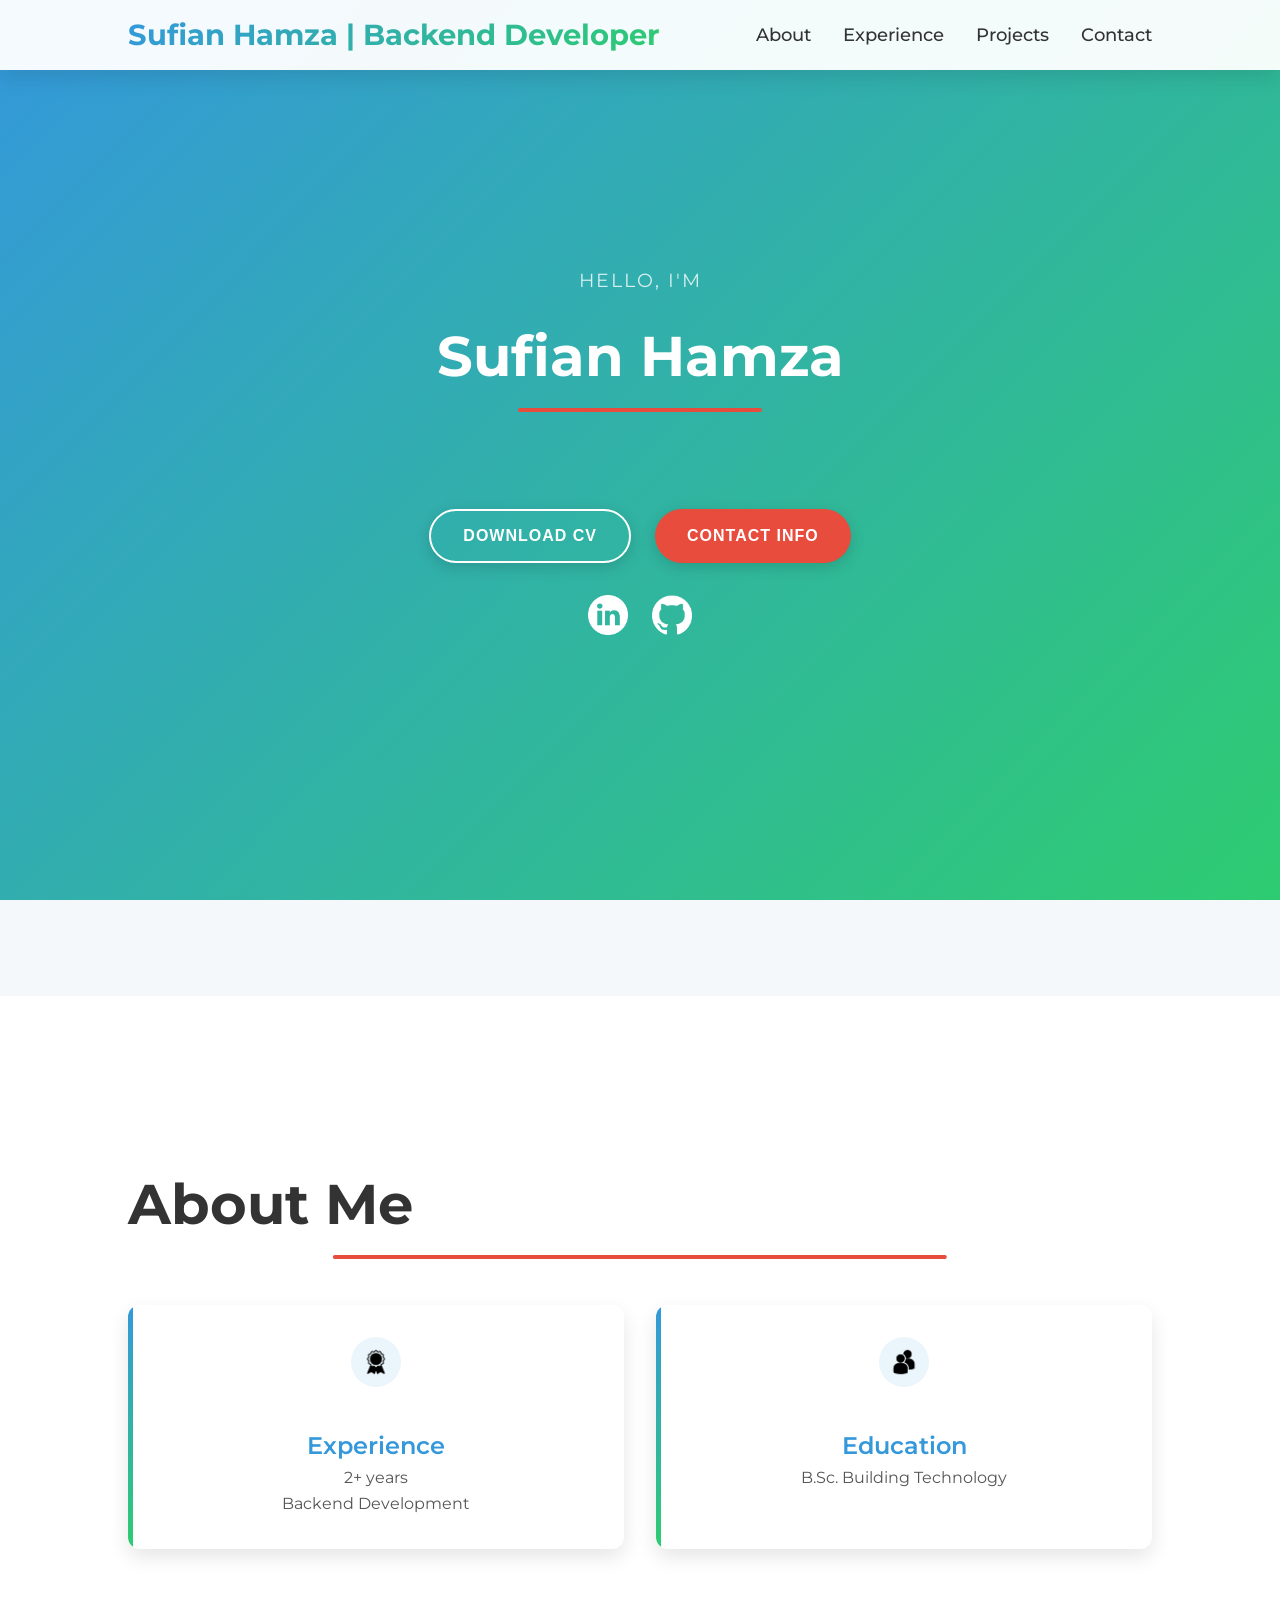
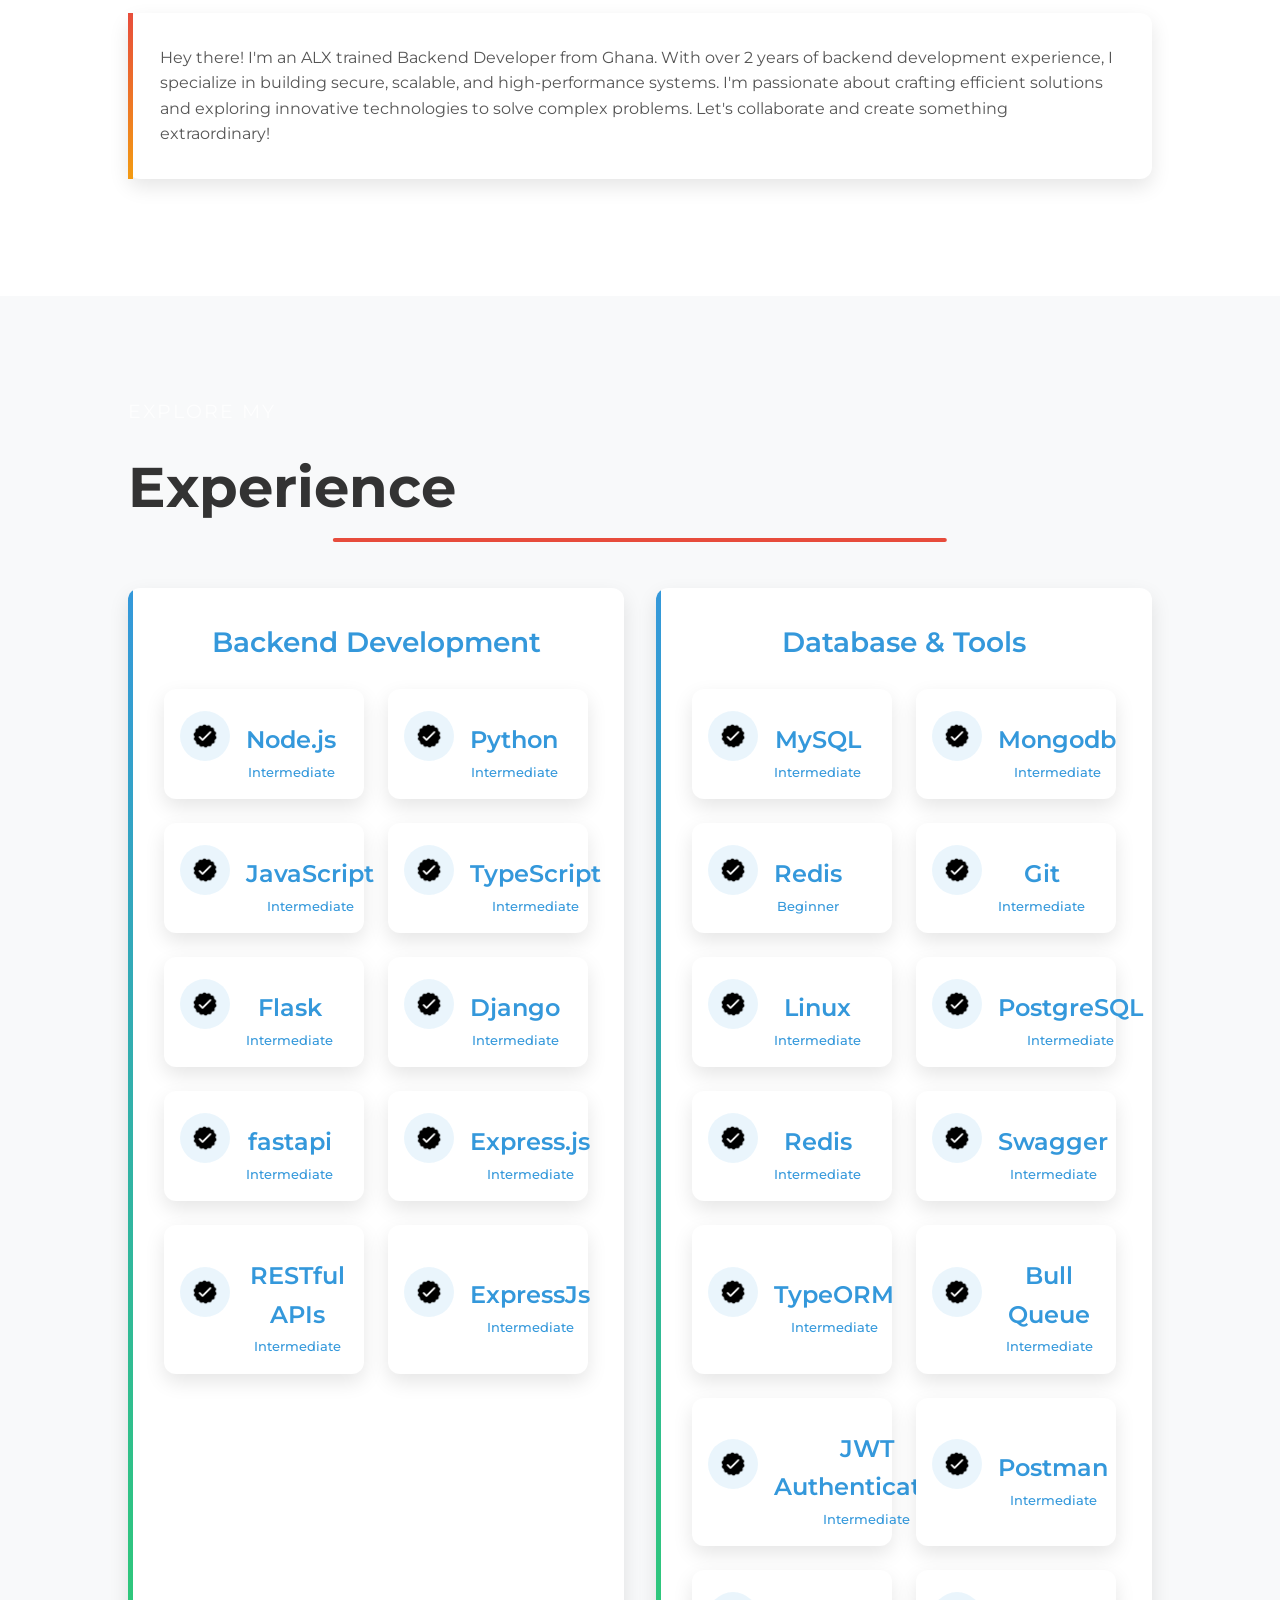
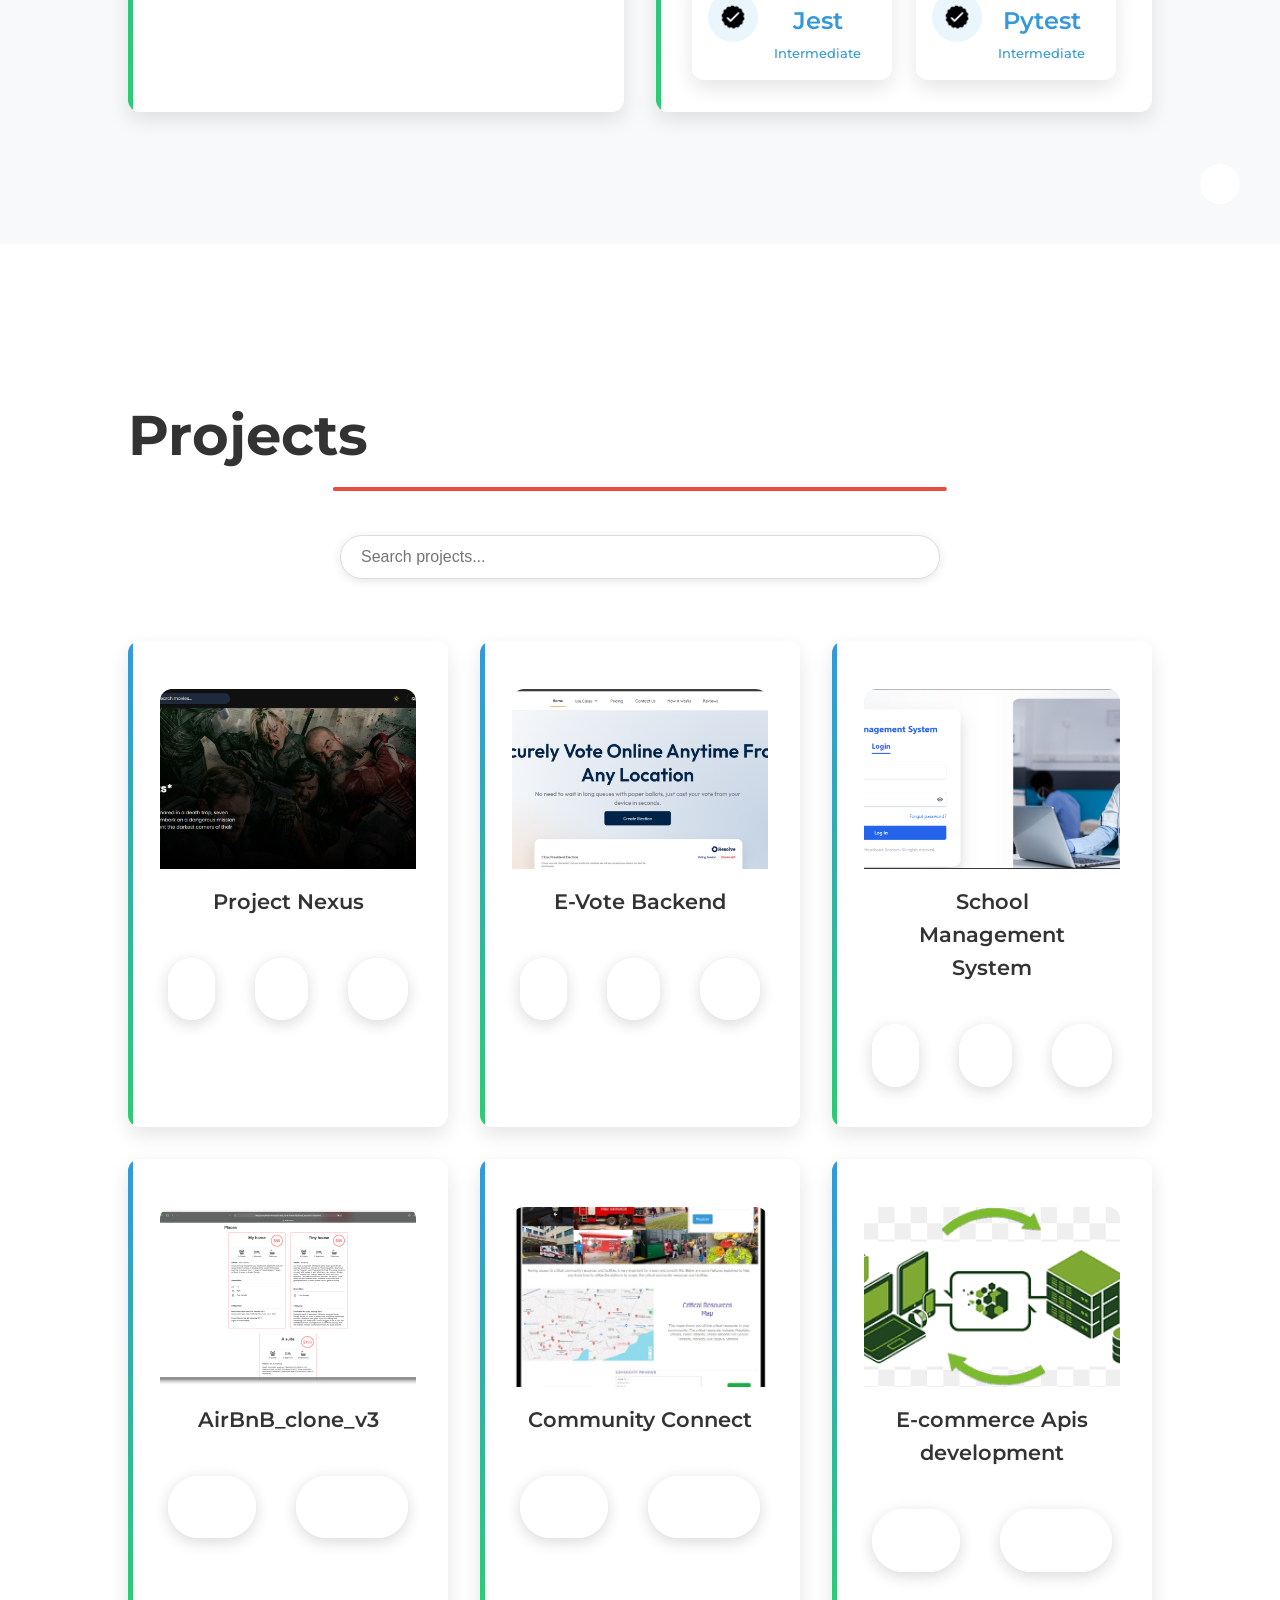
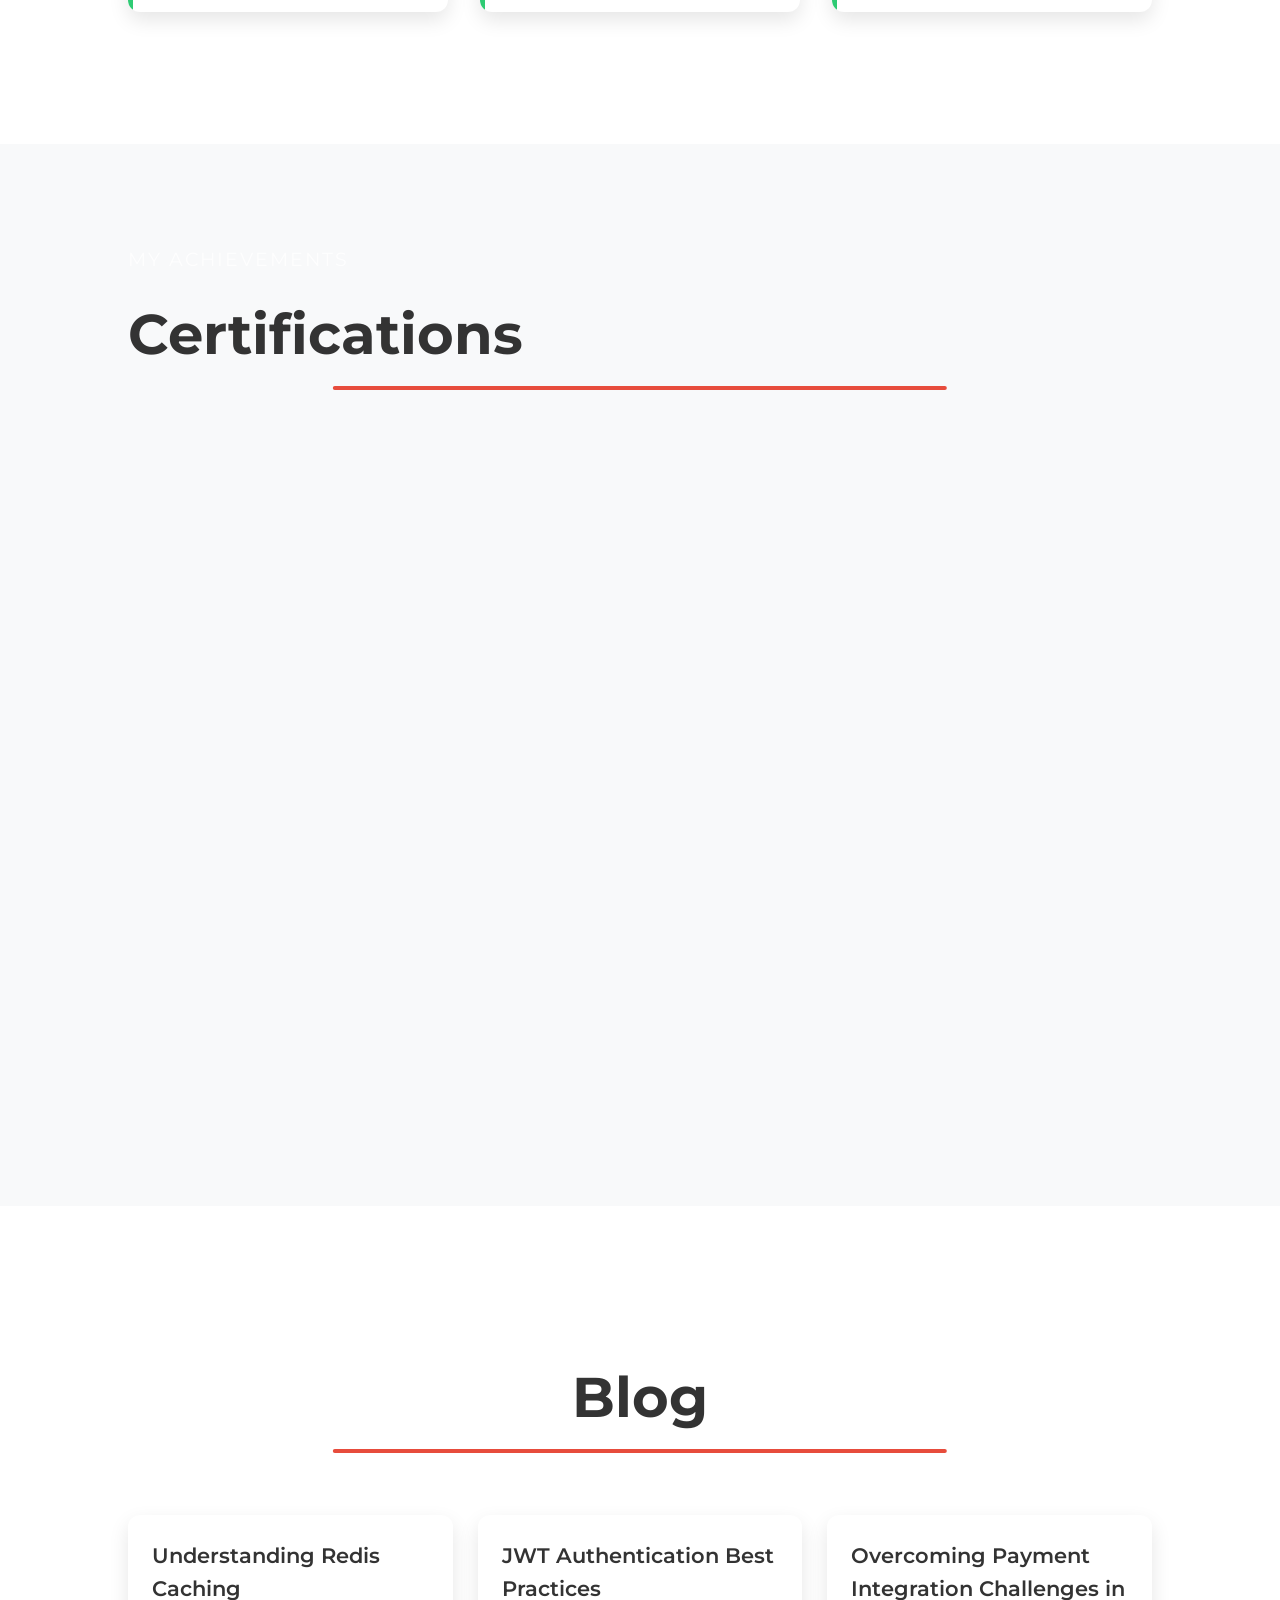
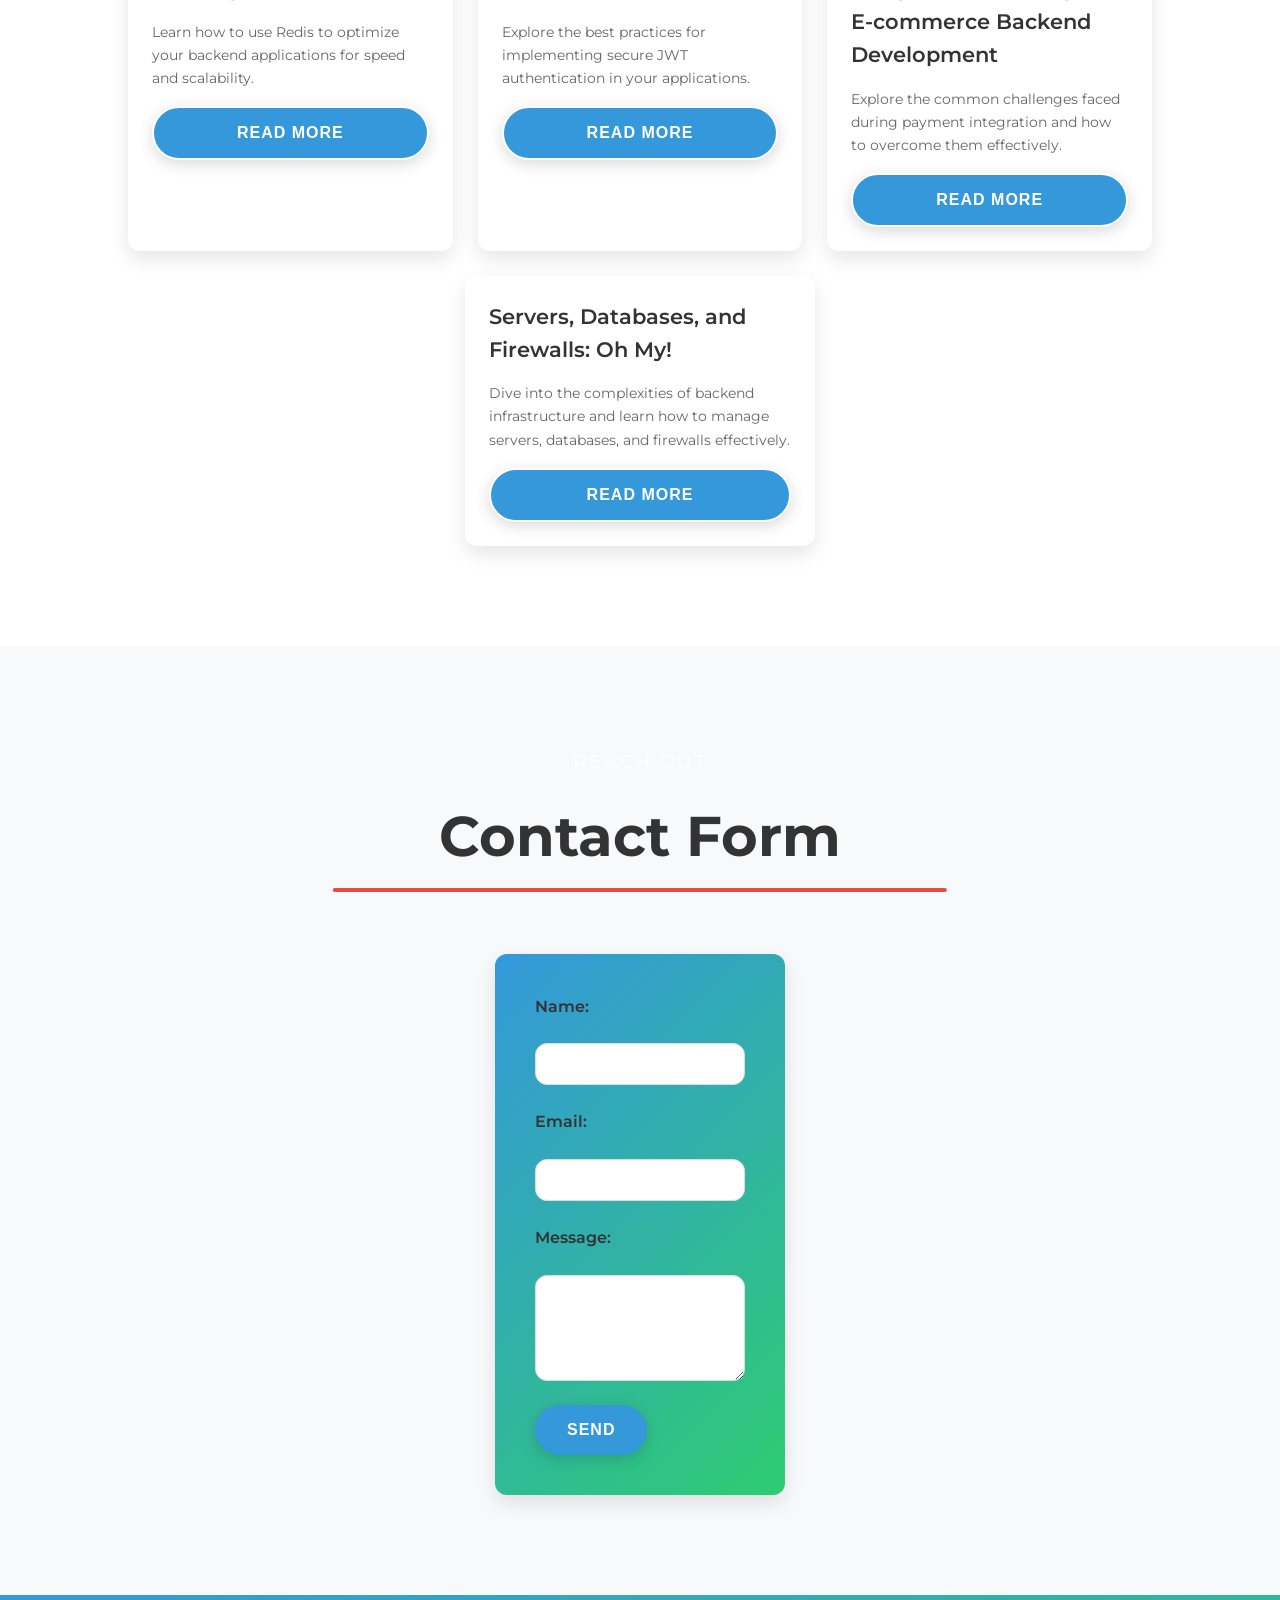
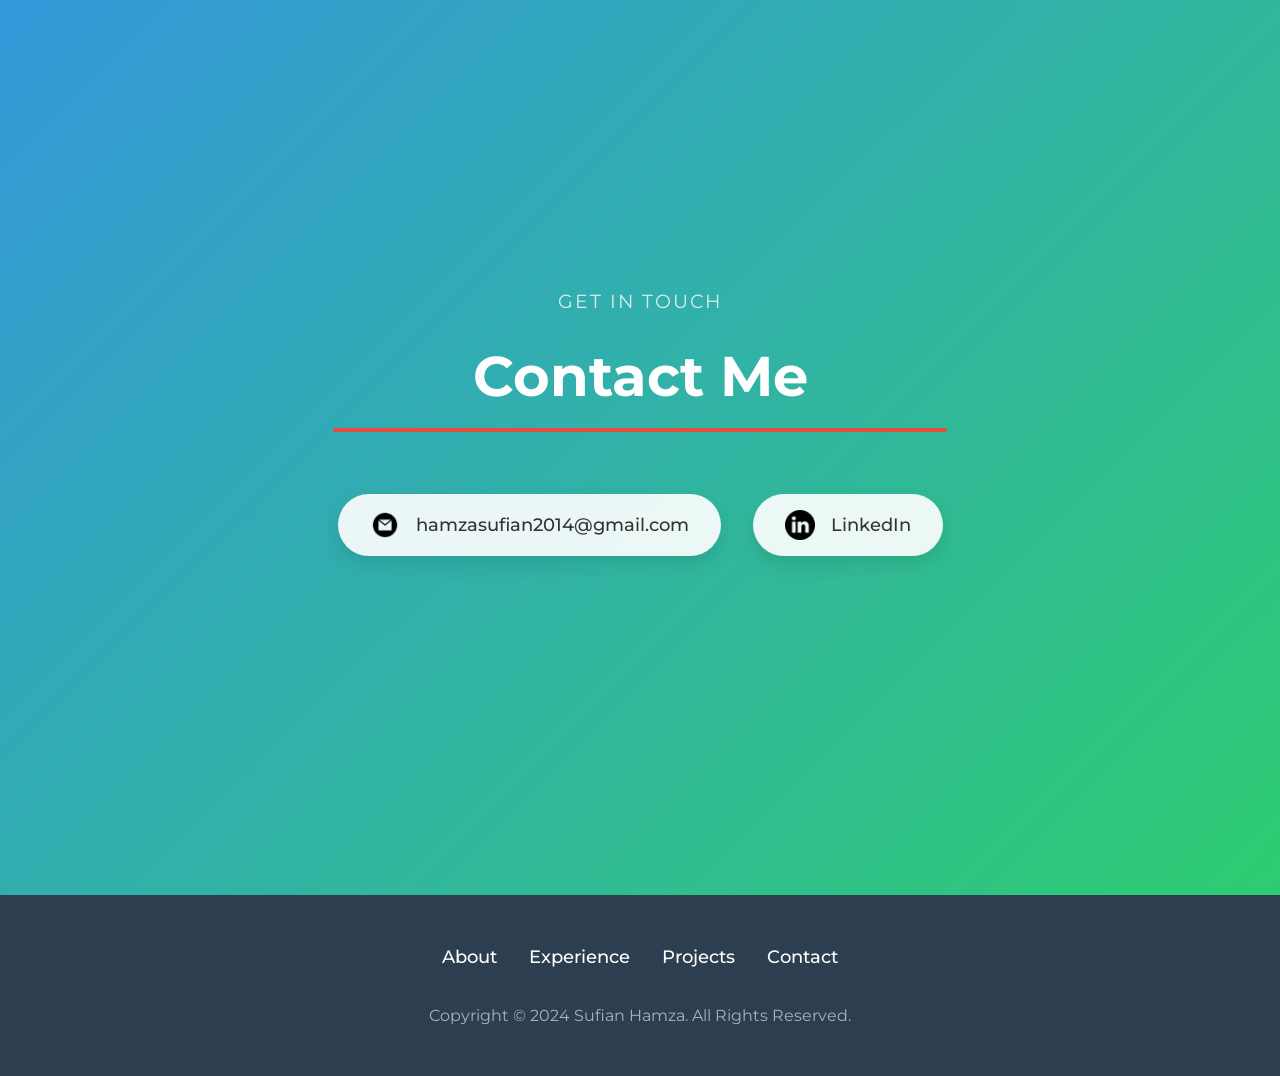
==== commit 2b2cbfdc: "Refactor script.js to enhance functionality with dark mode toggle, improved project search, and smoo" ====
--- a/index.html
+++ b/index.html
@@ -50,8 +50,8 @@
     <section id="profile">
         <div class="section__text">
             <p class="section__text__p1">Hello, I'm</p>
-            <h1 class="title">Sufian Hamza</h1>
-            <p class="section__text__p2">Backend Developer</p>
+            <h1 class="title glow-text">Sufian Hamza</h1>
+            <p class="section__text__p2"><span class="typed-text"></span><span class="cursor">&nbsp;</span></p>
             <div class="btn-container">
                 <button class="btn btn-color-2" onclick="window.open('./assets/resume-example.pdf')">
                     Download CV
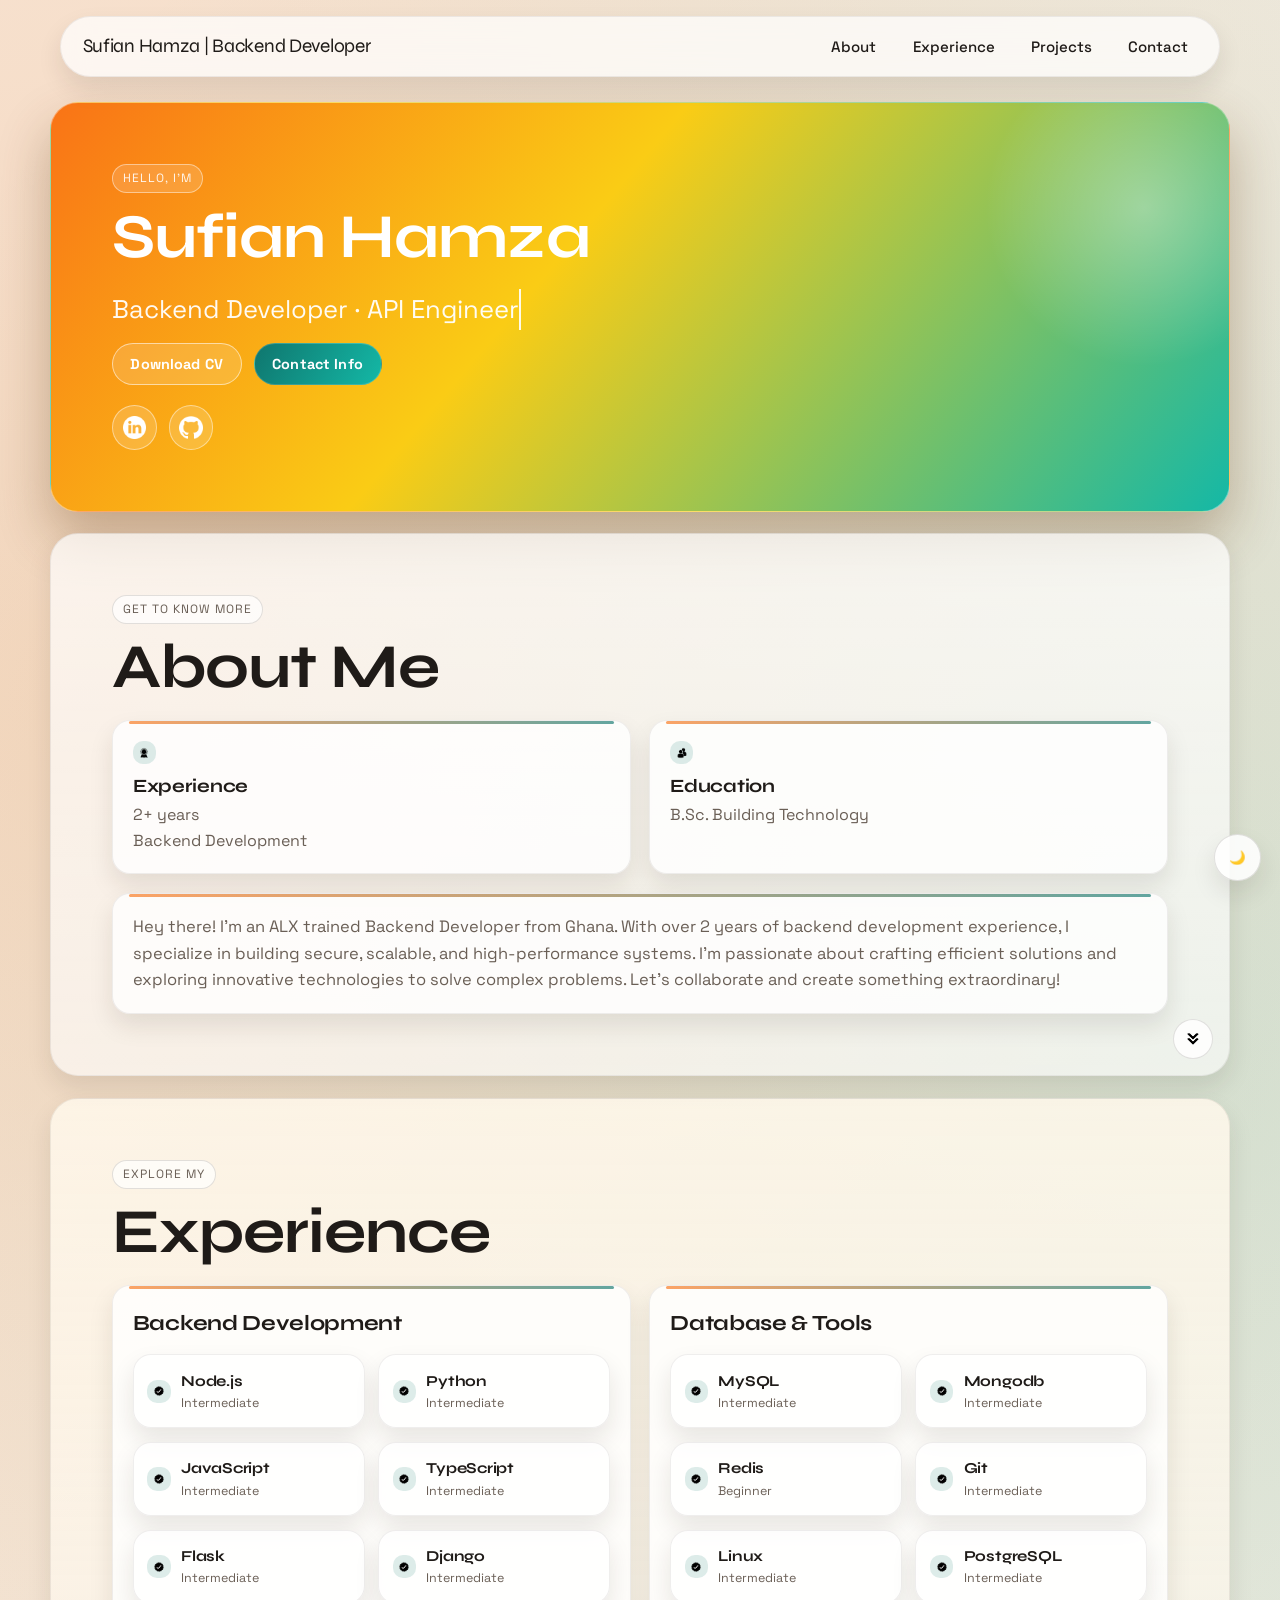
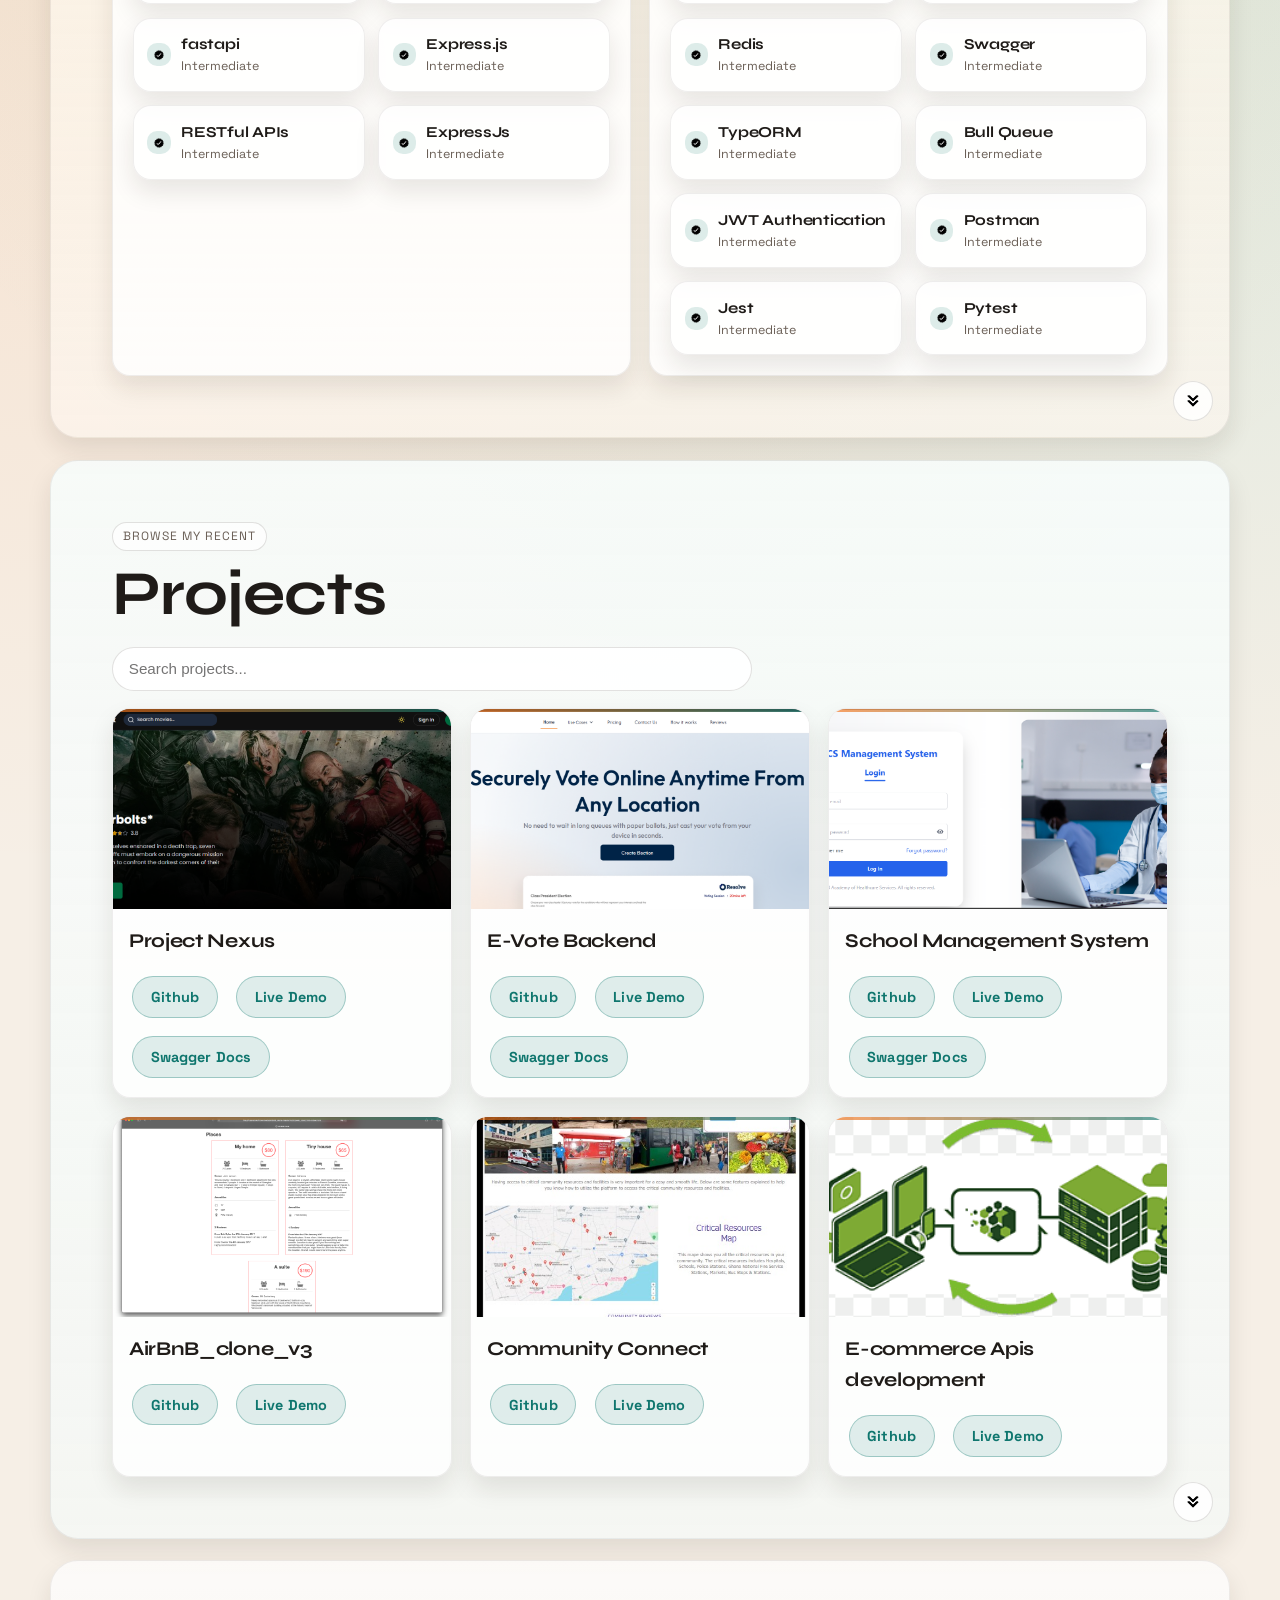
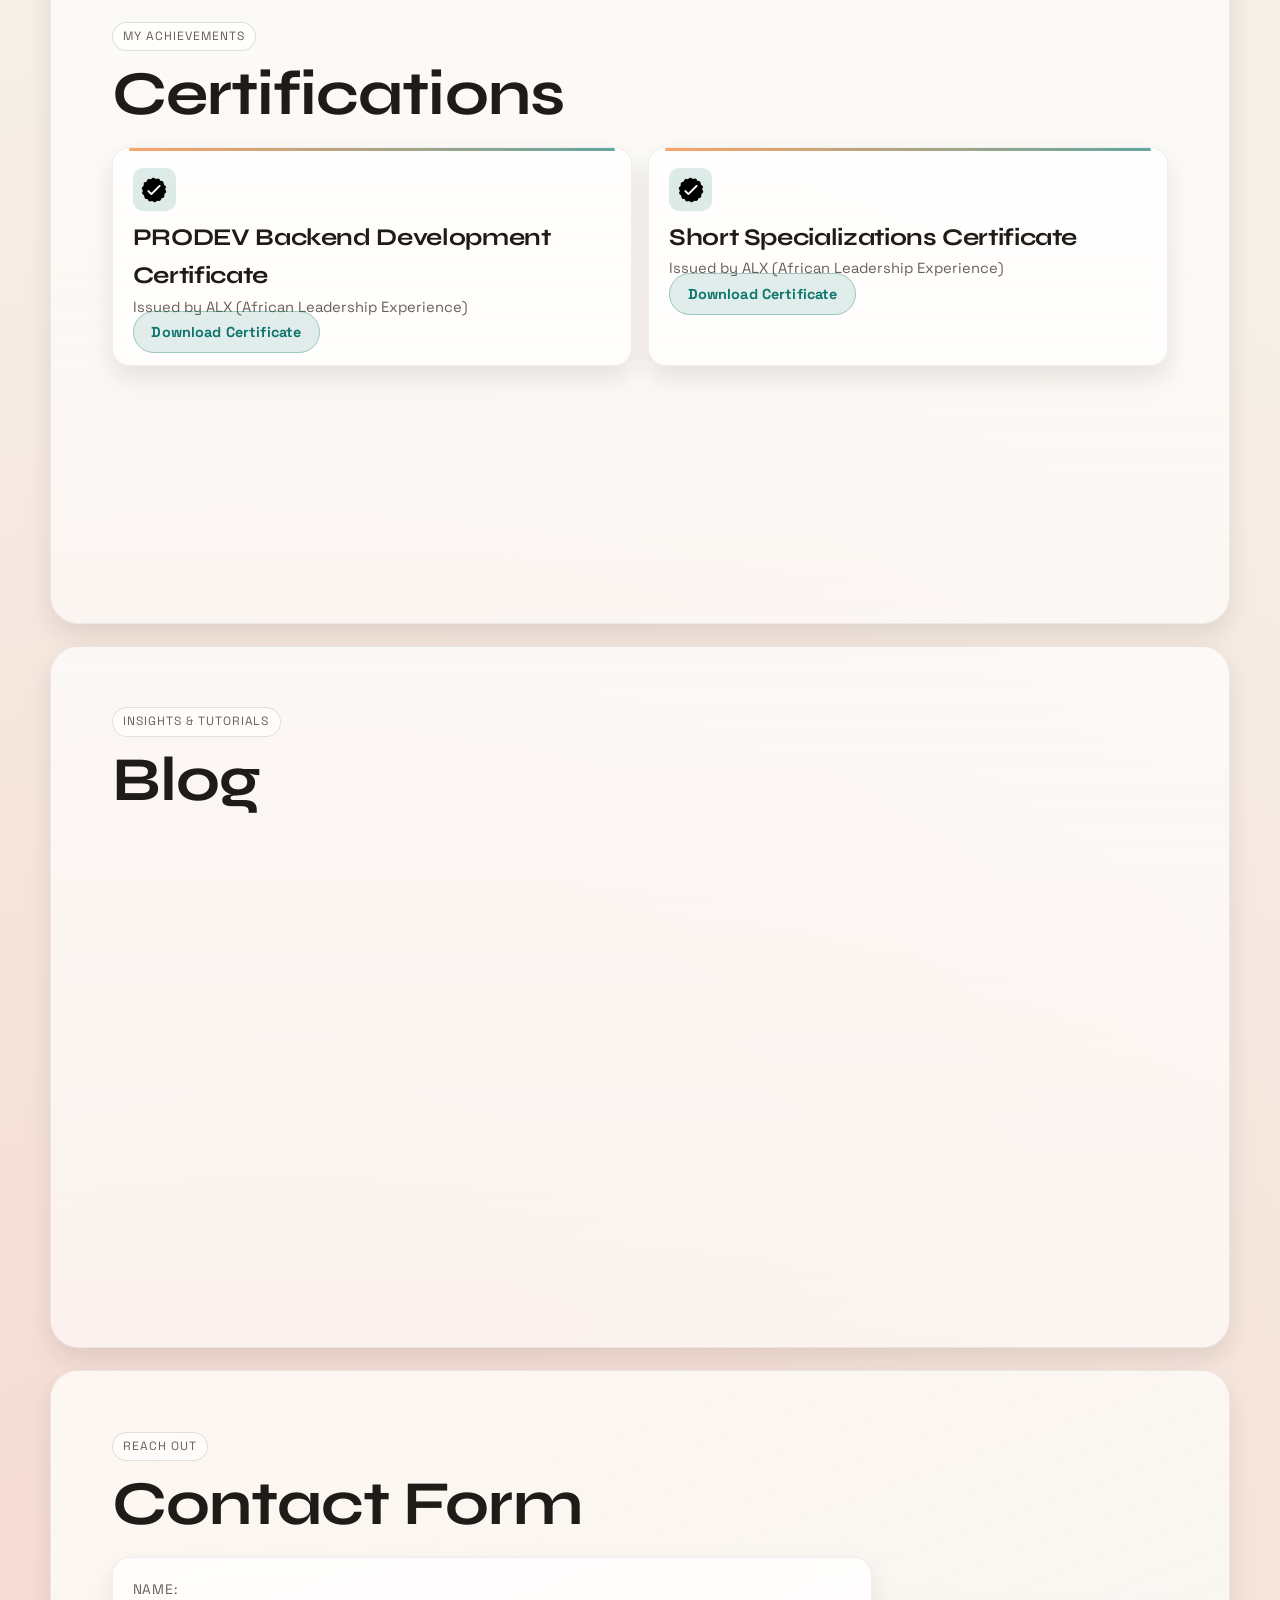
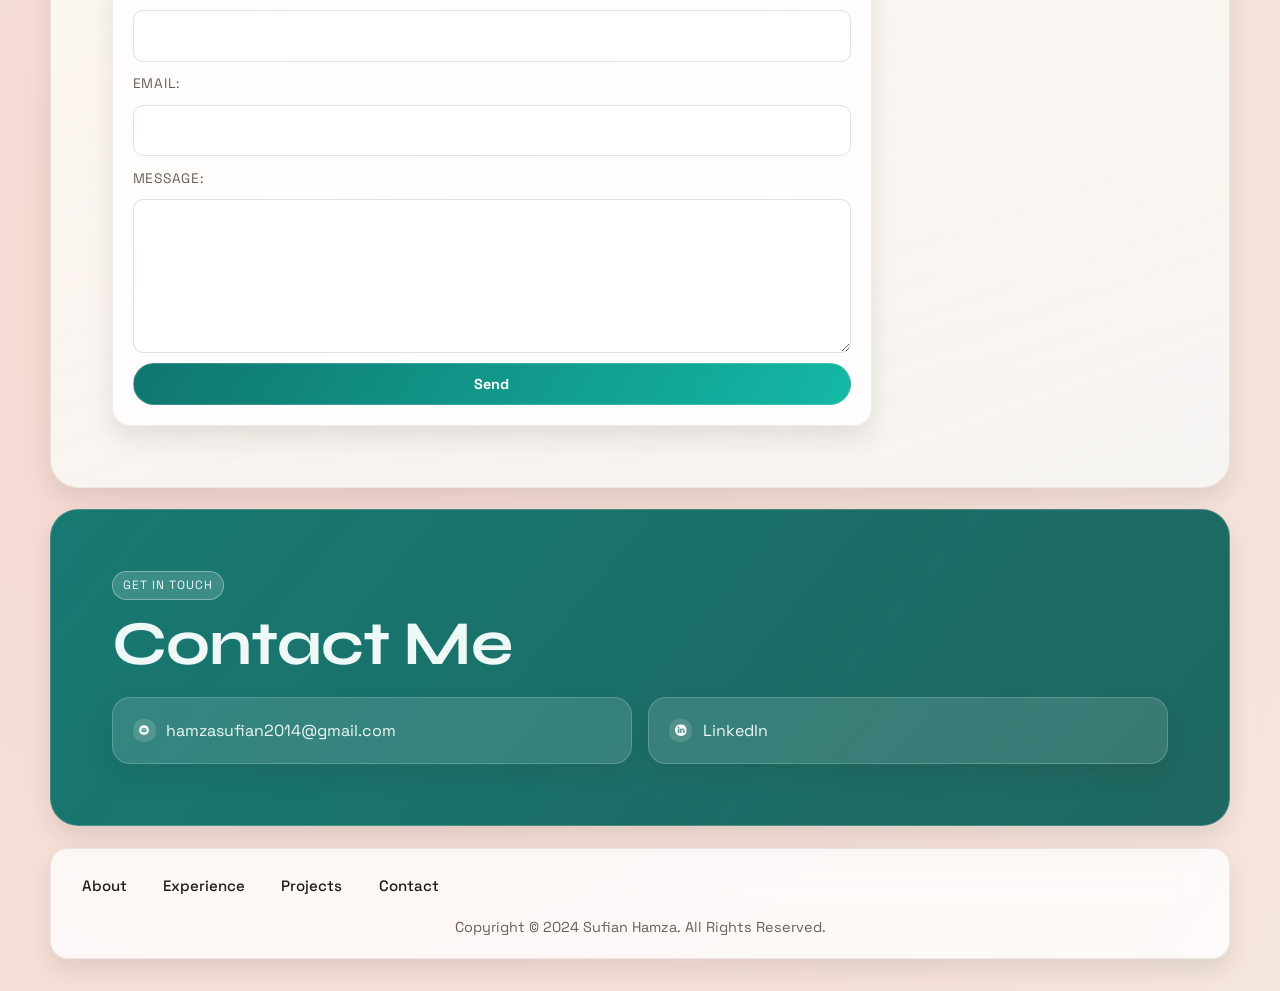
==== commit 9cb422d5: "redesign site" ====
--- a/index.html
+++ b/index.html
@@ -34,19 +34,20 @@
     <nav id="hamburger-nav">
         <div class="logo">Sufian Hamza | Backend Developer</div>
         <div class="hamburger-menu">
-            <div class="hamburger-icon" onclick="toggleMenu()">
+            <button class="hamburger-icon" type="button" aria-label="Toggle navigation menu" aria-expanded="false" onclick="toggleMenu()">
                 <span></span>
                 <span></span>
                 <span></span>
-            </div>
-            <div class="menu-links">
+            </button>
+            <ul class="menu-links">
                 <li><a href="#about" onclick="toggleMenu()">About</a></li>
                 <li><a href="#experience" onclick="toggleMenu()">Experience</a></li>
                 <li><a href="#projects" onclick="toggleMenu()">Projects</a></li>
                 <li><a href="#contact" onclick="toggleMenu()">Contact</a></li>
-            </div>
+            </ul>
         </div>
     </nav>
+    <button id="dark-mode-toggle" class="theme-toggle" type="button" aria-label="Toggle dark mode" aria-pressed="false">🌙</button>
     <section id="profile">
         <div class="section__text">
             <p class="section__text__p1">Hello, I'm</p>
@@ -61,10 +62,13 @@
                 </button>
             </div>
             <div id="socials-container">
-                <img src="./assets/linkedin.png" alt="My LinkedIn profile" class="icon"
-                    onclick="location.href='https://www.linkedin.com/in/hamza-sufian-4b1200106?lipi=urn%3Ali%3Apage%3Ad_flagship3_profile_view_base_contact_details%3BFi2xtFT2TN6ev2rzOmdROA%3D%3D'" />
-                <img src="./assets/github.png" alt="My Github profile" class="icon"
-                    onclick="location.href='https://github.com/zee-ham-su'" />
+                <a href="https://www.linkedin.com/in/hamza-sufian-4b1200106?lipi=urn%3Ali%3Apage%3Ad_flagship3_profile_view_base_contact_details%3BFi2xtFT2TN6ev2rzOmdROA%3D%3D"
+                    target="_blank" rel="noopener noreferrer" aria-label="Open LinkedIn profile">
+                    <img src="./assets/linkedin.png" alt="My LinkedIn profile" class="icon" />
+                </a>
+                <a href="https://github.com/zee-ham-su" target="_blank" rel="noopener noreferrer" aria-label="Open GitHub profile">
+                    <img src="./assets/github.png" alt="My Github profile" class="icon" />
+                </a>
             </div>
         </div>
     </section>
@@ -93,7 +97,9 @@
                 </div>
             </div>
         </div>
-        <img src="./assets/arrow.png" alt="Arrow icon" class="icon arrow" onclick="location.href='./#experience'" />
+        <a href="#experience" class="arrow" aria-label="Go to Experience section">
+            <img src="./assets/arrow.png" alt="Arrow icon" class="icon" />
+        </a>
     </section>
     <section id="experience">
         <p class="section__text__p1">Explore My</p>
@@ -173,6 +179,7 @@
                                 <h3>ExpressJs</h3>
                                 <p>Intermediate</p>
                             </div>
+                        </article>
                     </div>
                 </div>
                 <div class="details-container">
@@ -280,7 +287,9 @@
                 </div>
             </div>
         </div>
-        <img src="./assets/arrow.png" alt="Arrow icon" class="icon arrow" onclick="location.href='./#projects'" />
+        <a href="#projects" class="arrow" aria-label="Go to Projects section">
+            <img src="./assets/arrow.png" alt="Arrow icon" class="icon" />
+        </a>
     </section>
     <section id="projects">
         <p class="section__text__p1">Browse My Recent</p>
@@ -400,7 +409,9 @@
                 </div>
             </div>
         </div>
-        <img src="./assets/arrow.png" alt="Arrow icon" class="icon arrow" onclick="location.href='./#contact'" />
+        <a href="#contact" class="arrow" aria-label="Go to Contact form section">
+            <img src="./assets/arrow.png" alt="Arrow icon" class="icon" />
+        </a>
     </section>
 
     <section id="certifications">
@@ -469,10 +480,10 @@
         </div>
     </section>
 
-    <section id="contact-form">
+    <section id="contact">
         <p class="section__text__p1">Reach Out</p>
         <h1 class="title">Contact Form</h1>
-        <form id="contact" action="https://formspree.io/f/mjkwwynp" method="POST">
+        <form id="contact-form" action="https://formspree.io/f/mjkwwynp" method="POST">
             <label for="name">Name:</label>
             <input type="text" id="name" name="name" required>
 
@@ -485,17 +496,17 @@
             <button type="submit" class="btn btn-color-1">Send</button>
         </form>
     </section>
-    <section id="contact">
+    <section id="contact-info">
         <p class="section__text__p1">Get in Touch</p>
         <h1 class="title">Contact Me</h1>
         <div class="contact-info-upper-container">
             <div class="contact-info-container">
                 <img src="./assets/email.png" alt="Email icon" class="icon contact-icon email-icon" />
-                <p><a href="mailto:examplemail@gmail.com">hamzasufian2014@gmail.com</a></p>
+                <p><a href="mailto:hamzasufian2014@gmail.com">hamzasufian2014@gmail.com</a></p>
             </div>
             <div class="contact-info-container">
                 <img src="./assets/linkedin.png" alt="LinkedIn icon" class="icon contact-icon" />
-                <p><a href="https://www.linkedin.com">LinkedIn</a></p>
+                <p><a href="https://www.linkedin.com/in/hamza-sufian-4b1200106/" target="_blank" rel="noopener noreferrer">LinkedIn</a></p>
             </div>
         </div>
     </section>
@@ -513,8 +524,8 @@
         <p>Copyright &#169; 2024 Sufian Hamza. All Rights Reserved.</p>
     </footer>
     <!-- Scroll to Top Button -->
-    <button id="scrollToTop" title="Go to top">&#8679;</button>
+    <button id="scrollToTop" type="button" title="Go to top" aria-label="Scroll to top">&#8679;</button>
     <script src="script.js"></script>
 </body>
 
-</html>+</html>
--- a/style.css
+++ b/style.css
@@ -1,22 +1,26 @@
-/* GENERAL */
-
-@import url("https://fonts.googleapis.com/css2?family=Poppins:wght@300;400;500;600&display=swap");
-@import url("https://fonts.googleapis.com/css2?family=Roboto:wght@300;400;500;700&display=swap");
-@import url('https://fonts.googleapis.com/css2?family=Montserrat:wght@400;500;600;700&display=swap');
+/* NEW PORTFOLIO VISUAL SYSTEM */
+@import url("https://fonts.googleapis.com/css2?family=Space+Grotesk:wght@400;500;700&family=Syne:wght@500;700;800&display=swap");
 
 :root {
-    --primary-color: #3498db;
-    --secondary-color: #2ecc71;
-    --accent-color: #e74c3c;
-    --background-color: #f5f8fa;
-    --dark-background: #2c3e50;
-    --text-color: #333;
-    --light-text: #fff;
-    --border-radius: 12px;
-    --box-shadow: 0 8px 20px rgba(0, 0, 0, 0.1);
-    --hover-transform: translateY(-5px);
-    --gradient-primary: linear-gradient(135deg, #3498db, #2ecc71);
-    --gradient-secondary: linear-gradient(135deg, #e74c3c, #f39c12);
+    --bg: #f6efe6;
+    --bg-alt: #fef8f1;
+    --surface: rgba(255, 255, 255, 0.8);
+    --surface-strong: #ffffff;
+    --text: #1f1b18;
+    --muted: #6a5f56;
+    --primary: #0f766e;
+    --secondary: #f97316;
+    --accent: #ef4444;
+    --line: rgba(54, 45, 37, 0.14);
+    --line-soft: rgba(54, 45, 37, 0.08);
+    --ring: rgba(15, 118, 110, 0.25);
+    --shadow-soft: 0 12px 24px rgba(35, 27, 20, 0.1);
+    --shadow-strong: 0 24px 48px rgba(35, 27, 20, 0.16);
+    --hero-gradient: linear-gradient(130deg, #f97316 0%, #facc15 42%, #14b8a6 100%);
+    --section-grad: linear-gradient(180deg, rgba(255, 255, 255, 0.7), rgba(255, 255, 255, 0.6));
+    --radius-lg: 28px;
+    --radius-md: 18px;
+    --radius-sm: 12px;
 }
 
 * {
@@ -25,928 +29,934 @@
     box-sizing: border-box;
 }
 
+html {
+    scroll-behavior: smooth;
+}
+
 body {
-    font-family: "Montserrat", sans-serif;
-    background-color: var(--background-color);
-    color: var(--text-color);
+    font-family: "Space Grotesk", sans-serif;
+    background: radial-gradient(circle at 8% 12%, rgba(249, 115, 22, 0.2), transparent 34%),
+        radial-gradient(circle at 92% 18%, rgba(20, 184, 166, 0.16), transparent 30%),
+        radial-gradient(circle at 22% 88%, rgba(239, 68, 68, 0.14), transparent 36%),
+        var(--bg);
+    color: var(--text);
     line-height: 1.6;
     opacity: 0;
-    transition: opacity 0.5s ease-in-out, background-color 0.3s ease;
+    transition: opacity 0.45s ease, background-color 0.3s ease, color 0.3s ease;
+    min-height: 100vh;
 }
 
 body.loaded {
     opacity: 1;
 }
 
-html {
-    scroll-behavior: smooth;
-}
-
 p {
-    color: #555;
-}
-
-h1, h2, h3 {
-    font-family: 'Montserrat', sans-serif;
-    font-weight: 600;
-}
-
-/* TRANSITION */
-a, .btn {
-    transition: all 300ms ease;
+    color: var(--muted);
 }
 
 a {
-    color: var(--primary-color);
+    color: inherit;
     text-decoration: none;
-    transition: color 0.3s ease;
-}
-
-a:hover {
-    color: var(--secondary-color);
-}
-
-/* DESKTOP NAV */
+}
+
+a,
+.btn,
+.icon,
+.arrow,
+.theme-toggle,
+#scrollToTop {
+    transition: all 220ms ease;
+}
+
+h1,
+h2,
+h3,
+.logo {
+    font-family: "Syne", sans-serif;
+    letter-spacing: -0.015em;
+}
+
+/* NAVIGATION */
 nav {
-    background-color: rgba(255, 255, 255, 0.95);
-    box-shadow: var(--box-shadow);
     position: fixed;
-    top: 0;
-    width: 100%;
+    top: 1rem;
+    left: 50%;
+    transform: translateX(-50%);
+    width: min(1160px, calc(100% - 2rem));
     z-index: 1000;
-    padding: 0.5rem 10%;
+    border: 1px solid var(--line-soft);
+    border-radius: 999px;
+    padding: 0.7rem 1rem 0.7rem 1.35rem;
+    background: rgba(255, 255, 255, 0.72);
+    backdrop-filter: blur(14px);
+    box-shadow: var(--shadow-soft);
     display: flex;
+    align-items: center;
     justify-content: space-between;
+}
+
+.logo {
+    font-size: clamp(0.9rem, 2vw, 1.2rem);
+    color: var(--text);
+}
+
+.nav-links {
+    list-style: none;
+    display: flex;
     align-items: center;
-    height: 70px;
-}
-
-.nav-links {
-    display: flex;
-    gap: 2rem;
-    list-style: none;
-    font-size: 1.1rem;
+    gap: 0.45rem;
 }
 
 .nav-links a {
-    color: var(--text-color);
+    display: inline-flex;
+    align-items: center;
+    justify-content: center;
+    min-height: 2.3rem;
+    padding: 0.2rem 0.85rem;
+    border-radius: 999px;
+    color: var(--text);
+    font-size: 0.94rem;
     font-weight: 500;
-    position: relative;
-    padding: 0.5rem 0;
-}
-
-.nav-links a::after {
-    content: '';
-    position: absolute;
-    width: 0;
-    height: 2px;
-    background: var(--gradient-primary);
-    left: 0;
-    bottom: 0;
-    transition: width 0.3s ease;
-}
-
-.nav-links a:hover::after {
-    width: 100%;
-}
-
-.logo {
-    font-size: 1.8rem;
-    font-weight: 700;
-    color: var(--primary-color);
-    background: var(--gradient-primary);
-    -webkit-background-clip: text;
-    background-clip: text;
-    -webkit-text-fill-color: transparent;
-}
-
-/* HAMBURGER MENU */
+    border: 1px solid transparent;
+}
+
+.nav-links a:hover,
+.nav-links a:focus-visible {
+    border-color: var(--line);
+    background: rgba(255, 255, 255, 0.8);
+    outline: none;
+}
+
 #hamburger-nav {
     display: none;
 }
 
 .hamburger-menu {
     position: relative;
+}
+
+.hamburger-icon {
+    width: 2.45rem;
+    height: 2.45rem;
+    border-radius: 999px;
+    border: 1px solid var(--line);
+    background: rgba(255, 255, 255, 0.85);
+    display: inline-flex;
+    flex-direction: column;
+    justify-content: center;
+    align-items: center;
+    gap: 0.3rem;
+    cursor: pointer;
+}
+
+.hamburger-icon span {
+    width: 1rem;
+    height: 2px;
+    background: var(--text);
+    border-radius: 2px;
+}
+
+.hamburger-icon.open span:first-child {
+    transform: translateY(4px) rotate(45deg);
+}
+
+.hamburger-icon.open span:nth-child(2) {
+    opacity: 0;
+}
+
+.hamburger-icon.open span:last-child {
+    transform: translateY(-4px) rotate(-45deg);
+}
+
+.hamburger-icon:focus-visible {
+    outline: 3px solid var(--ring);
+    outline-offset: 2px;
+}
+
+.menu-links {
+    list-style: none;
+    position: absolute;
+    top: calc(100% + 0.6rem);
+    right: 0;
+    width: min(80vw, 260px);
+    border-radius: 16px;
+    border: 1px solid var(--line-soft);
+    background: rgba(255, 255, 255, 0.95);
+    backdrop-filter: blur(14px);
+    box-shadow: var(--shadow-soft);
+    max-height: 0;
+    overflow: hidden;
+}
+
+.menu-links.open {
+    max-height: 360px;
+    padding: 0.45rem;
+}
+
+.menu-links a {
+    display: block;
+    color: var(--text);
+    font-weight: 500;
+    border-radius: 10px;
+    padding: 0.7rem 0.8rem;
+}
+
+.menu-links a:hover,
+.menu-links a:focus-visible {
+    background: rgba(15, 118, 110, 0.11);
+    outline: none;
+}
+
+/* PAGE LAYOUT */
+section,
+footer {
+    width: min(1180px, calc(100% - 2.25rem));
+    margin-inline: auto;
+}
+
+section {
+    margin-top: 1.35rem;
+    border-radius: var(--radius-lg);
+    border: 1px solid var(--line-soft);
+    background: var(--section-grad);
+    box-shadow: var(--shadow-soft);
+    padding: clamp(2rem, 5vw, 3.8rem);
+    position: relative;
+    overflow: hidden;
+}
+
+section::before {
+    content: "";
+    position: absolute;
+    inset: 0;
+    background: linear-gradient(120deg, transparent 0%, rgba(255, 255, 255, 0.4) 35%, transparent 80%);
+    opacity: 0;
+    transform: translateX(-40%);
+    pointer-events: none;
+}
+
+section:hover::before {
+    opacity: 1;
+    transform: translateX(10%);
+    transition: opacity 0.5s ease, transform 0.65s ease;
+}
+
+.section__text__p1 {
+    display: inline-flex;
+    margin-bottom: 0.7rem;
+    padding: 0.25rem 0.65rem;
+    border-radius: 999px;
+    border: 1px solid var(--line);
+    font-size: 0.75rem;
+    letter-spacing: 0.08em;
+    text-transform: uppercase;
+    color: var(--muted);
+    background: rgba(255, 255, 255, 0.7);
+}
+
+.title {
+    font-size: clamp(2rem, 5.6vw, 3.9rem);
+    margin-bottom: 1.25rem;
+    line-height: 1.04;
+    color: var(--text);
+    max-width: 18ch;
+}
+
+.section-container,
+.about-details-container,
+.experience-details-container {
+    width: 100%;
+}
+
+.about-containers {
+    display: grid;
+    gap: 1.15rem;
+}
+
+#about .about-containers,
+#experience .about-containers {
+    grid-template-columns: repeat(2, minmax(0, 1fr));
+}
+
+#projects .about-containers {
+    grid-template-columns: repeat(3, minmax(0, 1fr));
+}
+
+.details-container,
+.text-container,
+.certification,
+.blog-post,
+article,
+form#contact-form,
+.contact-info-container {
+    border: 1px solid var(--line-soft);
+    background: var(--surface);
+    border-radius: var(--radius-md);
+    box-shadow: var(--shadow-soft);
+}
+
+.details-container,
+.text-container,
+.certification,
+.blog-post,
+.contact-info-container {
+    padding: 1.25rem;
+    position: relative;
+}
+
+.details-container::after,
+.text-container::after,
+.certification::after,
+.blog-post::after {
+    content: "";
+    position: absolute;
+    left: 1rem;
+    right: 1rem;
+    top: 0;
+    height: 3px;
+    background: linear-gradient(90deg, var(--secondary), var(--primary));
+    border-radius: 3px;
+    opacity: 0.65;
+}
+
+.details-container:hover,
+.text-container:hover,
+.certification:hover,
+.blog-post:hover,
+article:hover,
+.contact-info-container:hover {
+    transform: translateY(-6px);
+    box-shadow: var(--shadow-strong);
+}
+
+.details-container h3,
+.experience-sub-title,
+.project-title,
+.certification h2,
+.blog-post h2 {
+    color: var(--text);
+}
+
+/* HERO */
+#profile {
+    margin-top: 6.4rem;
+    background: var(--hero-gradient);
+    color: #fffaf0;
+    border: 1px solid rgba(255, 255, 255, 0.35);
+    box-shadow: 0 26px 52px rgba(95, 55, 14, 0.32);
+}
+
+#profile::after {
+    content: "";
+    position: absolute;
+    width: 330px;
+    aspect-ratio: 1;
+    border-radius: 50%;
+    background: radial-gradient(circle, rgba(255, 255, 255, 0.34), transparent 68%);
+    right: -80px;
+    top: -60px;
+    pointer-events: none;
+}
+
+#profile .section__text {
+    max-width: 860px;
+}
+
+#profile .section__text__p1 {
+    color: rgba(255, 255, 255, 0.9);
+    border-color: rgba(255, 255, 255, 0.45);
+    background: rgba(255, 255, 255, 0.15);
+}
+
+#profile .title {
+    color: #fff;
+    text-wrap: balance;
+}
+
+.section__text__p2 {
+    font-size: clamp(1.1rem, 2.4vw, 1.6rem);
+    color: rgba(255, 255, 255, 0.95);
+    margin-bottom: 0.8rem;
+    min-height: 1.9rem;
+}
+
+.typed-text::before {
+    content: "Backend Developer · API Engineer";
+    color: rgba(255, 255, 255, 0.95);
+    animation: roleCycle 9s infinite;
+}
+
+.cursor {
     display: inline-block;
-}
-
-.hamburger-icon {
+    width: 2px;
+    background: rgba(255, 255, 255, 0.9);
+    animation: blink 1s steps(1, end) infinite;
+}
+
+#socials-container {
+    margin-top: 1.25rem;
+    display: flex;
+    gap: 0.75rem;
+}
+
+#socials-container a {
+    width: 2.8rem;
+    height: 2.8rem;
+    border-radius: 50%;
+    border: 1px solid rgba(255, 255, 255, 0.45);
+    background: rgba(255, 255, 255, 0.16);
+    display: inline-flex;
+    align-items: center;
+    justify-content: center;
+}
+
+#socials-container a:hover {
+    transform: translateY(-3px);
+    background: rgba(255, 255, 255, 0.3);
+}
+
+.icon {
+    width: 1.45rem;
+    height: 1.45rem;
+}
+
+#socials-container .icon {
+    filter: brightness(0) invert(1);
+}
+
+/* BUTTONS */
+.btn-container {
+    display: flex;
+    flex-wrap: wrap;
+    gap: 0.75rem;
+}
+
+.btn {
+    border-radius: 999px;
+    border: 1px solid transparent;
+    padding: 0.68rem 1.1rem;
+    font-size: 0.9rem;
+    font-weight: 700;
+    letter-spacing: 0.01em;
+    font-family: inherit;
+    cursor: pointer;
+    position: relative;
+    isolation: isolate;
+    overflow: hidden;
+}
+
+.btn::before {
+    content: "";
+    position: absolute;
+    width: 180px;
+    height: 180px;
+    left: calc(var(--x, 90px) - 90px);
+    top: calc(var(--y, 90px) - 90px);
+    background: radial-gradient(circle, rgba(255, 255, 255, 0.34), transparent 58%);
+    opacity: 0;
+    transition: opacity 0.2s ease;
+    z-index: -1;
+}
+
+.btn:hover::before {
+    opacity: 1;
+}
+
+.btn-color-1 {
+    background: linear-gradient(120deg, var(--primary), #14b8a6);
+    color: #fff;
+    border-color: rgba(255, 255, 255, 0.18);
+}
+
+.btn-color-1:hover {
+    transform: translateY(-2px);
+    box-shadow: 0 10px 22px rgba(15, 118, 110, 0.25);
+}
+
+.btn-color-2 {
+    background: rgba(15, 118, 110, 0.12);
+    border-color: rgba(15, 118, 110, 0.32);
+    color: var(--primary);
+}
+
+.btn-color-2:hover {
+    background: rgba(15, 118, 110, 0.2);
+    transform: translateY(-2px);
+}
+
+#profile .btn-color-2 {
+    border-color: rgba(255, 255, 255, 0.55);
+    background: rgba(255, 255, 255, 0.14);
+    color: #fff;
+}
+
+#profile .btn-color-2:hover {
+    background: rgba(255, 255, 255, 0.26);
+}
+
+/* ABOUT */
+.text-container {
+    margin-top: 1.2rem;
+    font-size: 1.03rem;
+}
+
+.details-container .icon,
+article .icon,
+.certification-img,
+.contact-icon {
+    border-radius: 10px;
+    padding: 0.35rem;
+    background: rgba(15, 118, 110, 0.14);
+}
+
+/* EXPERIENCE */
+#experience {
+    background: linear-gradient(180deg, rgba(255, 248, 235, 0.85), rgba(254, 248, 241, 0.6));
+}
+
+.experience-sub-title {
+    font-size: 1.35rem;
+    margin-bottom: 0.85rem;
+}
+
+.article-container {
+    display: grid;
+    grid-template-columns: repeat(2, minmax(0, 1fr));
+    gap: 0.85rem;
+}
+
+article {
+    padding: 0.85rem;
+    display: flex;
+    align-items: center;
+    gap: 0.65rem;
+}
+
+article h3 {
+    font-size: 0.95rem;
+    margin-bottom: 0.05rem;
+}
+
+article p {
+    font-size: 0.78rem;
+}
+
+/* PROJECTS */
+#projects {
+    background: linear-gradient(180deg, rgba(247, 252, 251, 0.88), rgba(244, 249, 248, 0.72));
+}
+
+#project-filter {
+    margin-bottom: 1.1rem;
+}
+
+#searchBar {
+    width: min(640px, 100%);
+    padding: 0.78rem 1rem;
+    border-radius: 999px;
+    border: 1px solid var(--line);
+    background: rgba(255, 255, 255, 0.9);
+    color: var(--text);
+    font-size: 0.95rem;
+}
+
+#searchBar:focus-visible {
+    outline: 3px solid var(--ring);
+    outline-offset: 2px;
+}
+
+#projects .details-container {
+    padding: 0;
+    overflow: hidden;
+}
+
+#projects .details-container::after {
+    left: 0;
+    right: 0;
+}
+
+#projects .article-container {
+    display: block;
+}
+
+.project-img {
+    width: 100%;
+    height: 200px;
+    object-fit: cover;
+    display: block;
+}
+
+.project-title {
+    margin: 1rem 1rem 0.2rem;
+    font-size: 1.22rem;
+}
+
+.project-btn {
+    margin: 0.2rem;
+}
+
+#projects .btn-container {
+    padding: 0.8rem 1rem 1rem;
+}
+
+/* CERTIFICATIONS + BLOG */
+.certifications-container,
+.blog-container {
+    display: grid;
+    grid-template-columns: repeat(2, minmax(0, 1fr));
+    gap: 1rem;
+}
+
+.certification p,
+.blog-post p {
+    font-size: 0.92rem;
+}
+
+.certification-img {
+    width: 2.7rem;
+    height: 2.7rem;
+}
+
+.blog-post {
     display: flex;
     flex-direction: column;
     justify-content: space-between;
-    height: 24px;
-    width: 30px;
+}
+
+.blog-post .btn {
+    align-self: flex-start;
+    margin-top: 0.7rem;
+}
+
+/* CONTACT */
+#contact {
+    background: linear-gradient(160deg, rgba(255, 250, 244, 0.9), rgba(246, 249, 248, 0.78));
+}
+
+form#contact-form {
+    max-width: 760px;
+    display: grid;
+    gap: 0.65rem;
+    padding: 1.25rem;
+}
+
+form#contact-form label {
+    font-size: 0.86rem;
+    text-transform: uppercase;
+    letter-spacing: 0.05em;
+    color: var(--muted);
+}
+
+form#contact-form input,
+form#contact-form textarea {
+    border: 1px solid var(--line);
+    border-radius: 10px;
+    padding: 0.75rem 0.8rem;
+    font: inherit;
+    color: var(--text);
+    background: var(--surface-strong);
+}
+
+form#contact-form input:focus-visible,
+form#contact-form textarea:focus-visible {
+    outline: 3px solid var(--ring);
+    outline-offset: 1px;
+}
+
+#contact-info {
+    background: linear-gradient(130deg, rgba(15, 118, 110, 0.97), rgba(17, 94, 89, 0.94));
+    border-color: rgba(255, 255, 255, 0.2);
+}
+
+#contact-info .section__text__p1,
+#contact-info .title,
+#contact-info p,
+#contact-info a {
+    color: #eef8f7;
+}
+
+#contact-info .section__text__p1 {
+    background: rgba(255, 255, 255, 0.16);
+    border-color: rgba(255, 255, 255, 0.35);
+}
+
+.contact-info-upper-container {
+    display: grid;
+    grid-template-columns: repeat(2, minmax(0, 1fr));
+    gap: 1rem;
+}
+
+.contact-info-container {
+    background: rgba(255, 255, 255, 0.12);
+    border-color: rgba(255, 255, 255, 0.2);
+    display: flex;
+    align-items: center;
+    gap: 0.65rem;
+}
+
+.contact-info-container .icon {
+    filter: brightness(0) invert(1);
+}
+
+/* FOOTER */
+footer {
+    margin-top: 1.35rem;
+    margin-bottom: 2rem;
+    padding: 1.2rem 1rem;
+    border-radius: var(--radius-md);
+    border: 1px solid var(--line-soft);
+    background: rgba(255, 255, 255, 0.78);
+    box-shadow: var(--shadow-soft);
+    text-align: center;
+}
+
+footer nav {
+    position: static;
+    transform: none;
+    width: auto;
+    border: none;
+    background: transparent;
+    box-shadow: none;
+    padding: 0;
+    margin-bottom: 0.7rem;
+}
+
+footer .nav-links {
+    justify-content: center;
+    flex-wrap: wrap;
+}
+
+footer p {
+    font-size: 0.9rem;
+}
+
+/* FLOATING CONTROLS */
+.theme-toggle,
+#scrollToTop {
+    position: fixed;
+    right: 1.2rem;
+    width: 2.9rem;
+    height: 2.9rem;
+    border-radius: 50%;
+    border: 1px solid var(--line);
+    background: rgba(255, 255, 255, 0.88);
+    color: var(--text);
+    box-shadow: var(--shadow-soft);
     cursor: pointer;
 }
 
-.hamburger-icon span {
-    width: 100%;
-    height: 2px;
-    background-color: var(--primary-color);
-    transition: all 0.3s ease-in-out;
-}
-
-.menu-links {
-    position: absolute;
-    top: 100%;
-    right: 0;
-    background-color: white;
-    width: 200px;
-    max-height: 0;
-    overflow: hidden;
-    transition: all 0.3s ease-in-out;
-    border-radius: var(--border-radius);
-    box-shadow: var(--box-shadow);
-}
-
-.menu-links a {
-    display: block;
-    padding: 15px 20px;
-    text-align: center;
-    font-size: 1.1rem;
-    color: var(--text-color);
-    border-bottom: 1px solid rgba(0,0,0,0.05);
-}
-
-.menu-links a:hover {
-    background-color: rgba(52, 152, 219, 0.1);
-}
-
-.menu-links li {
-    list-style: none;
-}
-
-.menu-links.open {
-    max-height: 300px;
-}
-
-.hamburger-icon.open span:first-child {
-    transform: rotate(45deg) translate(10px, 5px);
-}
-
-.hamburger-icon.open span:nth-child(2) {
-    opacity: 0;
-}
-
-.hamburger-icon.open span:last-child {
-    transform: rotate(-45deg) translate(10px, -5px);
-}
-
-/* SECTIONS */
-section {
-    padding: 100px 10%;
-    min-height: 100vh;
-    display: flex;
-    flex-direction: column;
-    justify-content: center;
-}
-
-.section-container {
-    display: flex;
-    gap: 4rem;
-}
-
-/* PROFILE SECTION */
-#profile {
-    background: var(--gradient-primary);
-    color: var(--light-text);
-    text-align: center;
-    padding-top: 100px;
-}
-
-.section__text {
-    max-width: 800px;
-    margin: 0 auto;
-}
-
-.section__text__p1 {
+.theme-toggle {
+    bottom: 1.2rem;
+    z-index: 1200;
+}
+
+#scrollToTop {
+    bottom: 4.6rem;
+    z-index: 1190;
+    display: none;
     font-size: 1.2rem;
-    margin-bottom: 1rem;
-    text-transform: uppercase;
-    letter-spacing: 2px;
-    color: rgba(255, 255, 255, 0.8);
-}
-
-.section__text__p2 {
-    font-size: 2rem;
-    margin-bottom: 1.5rem;
-    font-weight: 600;
-}
-
-.title {
-    font-size: 3.5rem;
-    margin-bottom: 1.5rem;
-    font-weight: 700;
-    position: relative;
-    display: inline-block;
-}
-
-.title::after {
-    content: '';
-    position: absolute;
-    width: 60%;
-    height: 4px;
-    background-color: var(--accent-color);
-    bottom: -10px;
-    left: 50%;
-    transform: translateX(-50%);
-    border-radius: 2px;
-}
-
-#socials-container {
-    display: flex;
-    justify-content: center;
-    margin-top: 2rem;
-    gap: 1.5rem;
-}
-
-/* ICONS */
-.icon {
-    cursor: pointer;
-    height: 2.5rem;
-    width: 2.5rem;
-    transition: transform 0.3s ease;
-    filter: brightness(0) invert(1);
-}
-
-.icon:hover {
-    transform: scale(1.2);
-}
-
-/* BUTTONS */
-.btn-container {
-    display: flex;
-    justify-content: center;
-    gap: 1.5rem;
-    margin-top: 2rem;
-}
-
-.btn {
-    font-weight: 600;
-    padding: 1rem 2rem;
-    border-radius: 50px;
-    font-size: 1rem;
-    border: none;
-    cursor: pointer;
-    transition: all 0.3s ease;
-    text-transform: uppercase;
-    letter-spacing: 1px;
-    position: relative;
-    overflow: hidden;
-    box-shadow: 0 4px 15px rgba(0, 0, 0, 0.15);
-}
-
-.btn::before {
-    content: '';
-    position: absolute;
-    top: 0;
-    left: -100%;
-    width: 100%;
-    height: 100%;
-    background: rgba(255, 255, 255, 0.2);
-    transition: 0.5s;
-}
-
-.btn:hover::before {
-    left: 100%;
-}
-
-.btn:hover {
+}
+
+.theme-toggle:hover,
+#scrollToTop:hover {
     transform: translateY(-3px);
-    box-shadow: 0 8px 20px rgba(0, 0, 0, 0.2);
-}
-
-.btn-color-1 {
-    background-color: var(--accent-color);
-    color: white;
-}
-
-.btn-color-2 {
-    background-color: transparent;
-    color: var(--light-text);
-    border: 2px solid white;
-}
-
-.btn-color-2:hover {
-    background-color: var(--light-text);
-    color: var(--primary-color);
-}
-
-/* ABOUT SECTION */
-#about {
-    background-color: white;
-    position: relative;
-}
-
-.about-containers {
-    gap: 2rem;
-    margin-bottom: 2rem;
-    margin-top: 2rem;
-    display: flex;
-    flex-wrap: wrap;
-    justify-content: center;
-}
-
-.about-details-container {
-    display: flex;
-    justify-content: center;
-    flex-direction: column;
-}
-
-.details-container {
-    padding: 2rem;
-    flex: 1;
-    min-width: 250px;
-    background: white;
-    border-radius: var(--border-radius);
-    box-shadow: var(--box-shadow);
-    text-align: center;
-    transition: transform 0.3s ease, box-shadow 0.3s ease;
-    position: relative;
-    overflow: hidden;
-}
-
-.details-container::before {
-    content: '';
-    position: absolute;
-    top: 0;
-    left: 0;
-    width: 5px;
-    height: 100%;
-    background: var(--gradient-primary);
-}
-
-.details-container:hover {
-    transform: var(--hover-transform);
-    box-shadow: 0 12px 30px rgba(0, 0, 0, 0.15);
-}
-
-.details-container h3 {
-    color: var(--primary-color);
-    margin-top: 1rem;
-    font-size: 1.5rem;
-}
-
-.details-container .icon {
-    filter: none;
-    width: 50px;
-    height: 50px;
-    padding: 10px;
-    background-color: rgba(52, 152, 219, 0.1);
-    border-radius: 50%;
-    margin-bottom: 1rem;
-}
-
+}
+
+.theme-toggle.rotate {
+    transform: rotate(180deg);
+}
+
+.theme-toggle:focus-visible,
+#scrollToTop:focus-visible,
+.btn:focus-visible,
+a:focus-visible,
+input:focus-visible,
+textarea:focus-visible {
+    outline: 3px solid var(--ring);
+    outline-offset: 2px;
+}
+
+/* ARROWS BETWEEN SECTIONS */
 .arrow {
     position: absolute;
-    bottom: 2.5rem;
-    right: 2.5rem;
-    background-color: var(--primary-color);
-    padding: 1rem;
-    border-radius: 50%;
-    display: flex;
+    right: 1rem;
+    bottom: 1rem;
+    width: 2.5rem;
+    height: 2.5rem;
+    border-radius: 999px;
+    border: 1px solid var(--line);
+    background: rgba(255, 255, 255, 0.85);
+    display: inline-flex;
     align-items: center;
     justify-content: center;
-    box-shadow: var(--box-shadow);
-    transition: transform 0.3s ease, background-color 0.3s ease;
 }
 
 .arrow:hover {
-    transform: translateY(-5px);
-    background-color: var(--secondary-color);
+    transform: translateY(-2px);
 }
 
 .arrow .icon {
-    filter: brightness(0) invert(1);
-    width: 20px;
-    height: 20px;
-}
-
-.text-container {
-    margin-top: 2rem;
-    background-color: white;
-    padding: 2rem;
-    border-radius: var(--border-radius);
-    box-shadow: var(--box-shadow);
-    position: relative;
-}
-
-.text-container::before {
-    content: '';
-    position: absolute;
-    top: 0;
-    left: 0;
-    width: 5px;
-    height: 100%;
-    background: var(--gradient-secondary);
-}
-
-/* EXPERIENCE SECTION */
-#experience {
-    background-color: #f8f9fa;
-    position: relative;
-}
-
-.experience-sub-title {
-    color: var(--primary-color);
-    font-weight: 600;
-    font-size: 1.75rem;
-    margin-bottom: 1.5rem;
-    text-align: center;
-}
-
-.experience-details-container {
-    display: flex;
-    flex-direction: column;
-    align-items: center;
-}
-
-.article-container {
-    display: flex;
-    flex-wrap: wrap;
-    justify-content: center;
-    gap: 1.5rem;
-    margin-top: 1rem;
-}
-
-article {
-    display: flex;
-    align-items: center;
-    gap: 1rem;
-    background-color: white;
-    padding: 1rem;
-    border-radius: var(--border-radius);
-    box-shadow: var(--box-shadow);
-    width: 200px;
-    transition: transform 0.3s ease, box-shadow 0.3s ease;
-}
-
-article:hover {
-    transform: var(--hover-transform);
-    box-shadow: 0 12px 30px rgba(0, 0, 0, 0.15);
-}
-
-article .icon {
+    width: 1rem;
+    height: 1rem;
     filter: none;
-    width: 30px;
-    height: 30px;
-}
-
-article h3 {
-    font-size: 1rem;
-    margin-bottom: 0.2rem;
-    color: var(--text-color);
-}
-
-article p {
-    font-size: 0.8rem;
-    color: var(--primary-color);
-    font-weight: 500;
-}
-
-/* PROJECTS SECTION */
-#projects {
-    background-color: white;
-    position: relative;
-}
-
-.color-container {
-    border-radius: var(--border-radius);
-    box-shadow: var(--box-shadow);
-    background: white;
-    transition: transform 0.3s ease, box-shadow 0.3s ease;
-    overflow: hidden;
-}
-
-.color-container:hover {
-    transform: var(--hover-transform);
-    box-shadow: 0 15px 30px rgba(0, 0, 0, 0.15);
-}
-
-.project-img {
-    width: 100%;
-    height: 180px;
-    object-fit: cover;
-    border-top-left-radius: var(--border-radius);
-    border-top-right-radius: var(--border-radius);
-    transition: transform 0.5s ease;
-}
-
-.color-container:hover .project-img {
-    transform: scale(1.05);
-}
-
-.project-title {
-    margin: 1rem;
-    color: var(--text-color);
-    font-size: 1.3rem;
-}
-
-.project-btn {
-    margin: 0.5rem;
-    padding: 0.7rem 1rem;
-}
-
-/* Project Filter/Search */
-#project-filter {
-    text-align: center;
-    margin: 30px 0;
-}
-
-#searchBar {
-    width: 80%;
-    max-width: 600px;
-    padding: 12px 20px;
-    font-size: 16px;
-    border: 1px solid #ddd;
-    border-radius: 50px;
-    box-shadow: 0 2px 10px rgba(0,0,0,0.1);
-    transition: box-shadow 0.3s ease;
-}
-
-#searchBar:focus {
-    outline: none;
-    box-shadow: 0 4px 15px rgba(52, 152, 219, 0.3);
-    border-color: var(--primary-color);
-}
-
-/* CERTIFICATIONS SECTION */
-#certifications {
-    background-color: #f8f9fa;
-    position: relative;
-}
-
-.certifications-container {
-    display: flex;
-    flex-wrap: wrap;
-    gap: 25px;
-    justify-content: center;
-    margin-top: 3rem;
-}
-
-.certification {
-    flex: 1 1 calc(45% - 25px);
-    min-width: 300px;
-    max-width: 450px;
-    box-sizing: border-box;
-    padding: 25px;
-    border-radius: var(--border-radius);
-    background-color: white;
-    text-align: center;
-    box-shadow: var(--box-shadow);
-    transition: transform 0.3s ease, box-shadow 0.3s ease;
-    position: relative;
-    overflow: hidden;
-}
-
-.certification::before {
-    content: '';
-    position: absolute;
-    top: 0;
-    left: 0;
-    width: 100%;
-    height: 5px;
-    background: var(--gradient-secondary);
-}
-
-.certification:hover {
-    transform: var(--hover-transform);
-    box-shadow: 0 15px 30px rgba(0, 0, 0, 0.15);
-}
-
-.certification h2 {
-    font-size: 1.3rem;
-    margin: 15px 0 10px;
-    color: var(--text-color);
-}
-
-.certification p {
-    font-size: 0.9rem;
-    color: #666;
-    margin-bottom: 15px;
-}
-
-.certification a {
-    display: inline-block;
-    text-decoration: none;
-}
-
-.certification-img {
-    width: 60px;
-    height: 60px;
-    padding: 10px;
-    background-color: rgba(46, 204, 113, 0.1);
-    border-radius: 50%;
-    margin: 0 auto;
-}
-
-.certification a.btn {
-    margin-top: 15px;
-    background-color: var(--primary-color);
-    color: white;
-}
-
-.certification a.btn:hover {
-    background-color: var(--secondary-color);
-}
-
-/* BLOG SECTION */
-#blog {
-    background-color: white;
-    position: relative;
-    text-align: center;
-}
-
-.blog-container {
-    display: flex;
-    flex-wrap: wrap;
-    gap: 25px;
-    justify-content: center;
-    margin-top: 3rem;
-}
-
-.blog-post {
-    flex: 1 1 300px;
-    max-width: 350px;
     padding: 0;
-    border-radius: var(--border-radius);
-    background-color: white;
-    box-shadow: var(--box-shadow);
-    overflow: hidden;
-    transition: transform 0.3s ease, box-shadow 0.3s ease;
-}
-
-.blog-post:hover {
-    transform: var(--hover-transform);
-    box-shadow: 0 15px 30px rgba(0, 0, 0, 0.15);
-}
-
-.blog-post h2 {
-    font-size: 1.3rem;
-    padding: 1.5rem 1.5rem 0;
-    color: var(--text-color);
-    text-align: left;
-}
-
-.blog-post p {
-    font-size: 0.9rem;
-    color: #666;
-    padding: 1rem 1.5rem;
-    text-align: left;
-}
-
-.blog-post .btn {
-    margin: 0 1.5rem 1.5rem;
-    background-color: var(--primary-color);
-    color: white;
-    width: calc(100% - 3rem);
-}
-
-.blog-post .btn:hover {
-    background-color: var(--secondary-color);
-}
-
-/* CONTACT FORM SECTION */
-#contact-form {
-    background-color: #f8f9fa;
-    position: relative;
-    text-align: center;
-}
-
-form#contact {
-    max-width: 600px;
-    margin: 3rem auto 0;
-    display: flex;
-    flex-direction: column;
-    gap: 1.5rem;
-    background-color: white;
-    padding: 2.5rem;
-    border-radius: var(--border-radius);
-    box-shadow: var(--box-shadow);
-}
-
-form#contact label {
-    text-align: left;
-    font-weight: 600;
-    color: var(--text-color);
-}
-
-form#contact input,
-form#contact textarea {
-    width: 100%;
-    padding: 12px;
-    border: 1px solid #ddd;
-    border-radius: var(--border-radius);
-    font-family: "Montserrat", sans-serif;
-    transition: border-color 0.3s ease, box-shadow 0.3s ease;
-}
-
-form#contact input:focus,
-form#contact textarea:focus {
-    outline: none;
-    border-color: var(--primary-color);
-    box-shadow: 0 0 0 3px rgba(52, 152, 219, 0.2);
-}
-
-form#contact button {
-    align-self: flex-start;
-    background-color: var(--primary-color);
-    color: white;
-}
-
-form#contact button:hover {
-    background-color: var(--secondary-color);
-}
-
-/* CONTACT SECTION */
-#contact {
-    background: var(--gradient-primary);
-    color: var(--light-text);
-    text-align: center;
-}
-
-.contact-info-upper-container {
-    display: flex;
-    flex-wrap: wrap;
-    justify-content: center;
-    gap: 2rem;
-    margin: 3rem auto;
-}
-
-.contact-info-container {
-    display: flex;
-    align-items: center;
-    background-color: rgba(255, 255, 255, 0.9);
-    border-radius: 50px;
-    padding: 1rem 2rem;
-    box-shadow: var(--box-shadow);
-    transition: transform 0.3s ease;
-}
-
-.contact-info-container:hover {
-    transform: translateY(-5px);
-}
-
-.contact-info-container p {
-    font-size: 1.1rem;
-    margin-left: 1rem;
-    color: var(--text-color);
-}
-
-.contact-info-container a {
-    color: var(--text-color);
-    font-weight: 500;
-}
-
-.contact-info-container .icon {
-    filter: none;
-    width: 30px;
-    height: 30px;
-}
-
-.email-icon {
-    height: 30px !important;
-}
-
-/* FOOTER SECTION */
-footer {
-    background-color: var(--dark-background);
-    color: var(--light-text);
-    text-align: center;
-    padding: 3rem 1rem;
-}
-
-footer nav {
-    background-color: transparent;
-    box-shadow: none;
-    position: relative;
-    padding: 0;
-    height: auto;
-    display: block;
-    margin-bottom: 2rem;
-}
-
-footer .nav-links {
-    justify-content: center;
-}
-
-footer .nav-links a {
-    color: var(--light-text);
-}
-
-footer p {
-    color: rgba(255, 255, 255, 0.6);
-    margin-top: 1rem;
-}
-
-/* Scroll to Top Button */
-#scrollToTop {
-    position: fixed;
-    bottom: 30px;
-    right: 30px;
-    z-index: 99;
-    background-color: var(--primary-color);
-    color: white;
-    border: none;
-    outline: none;
-    cursor: pointer;
-    padding: 15px;
-    border-radius: 50%;
-    font-size: 18px;
-    display: none;
-    box-shadow: var(--box-shadow);
-    transition: background-color 0.3s ease;
-}
-
-#scrollToTop:hover {
-    background-color: var(--secondary-color);
-}
-
-/* RESPONSIVE STYLING */
-@media (max-width: 1024px) {
-    nav {
-        padding: 0.5rem 5%;
-    }
-    
-    section {
-        padding: 80px 5%;
-    }
-}
-
-@media (max-width: 768px) {
+    background: transparent;
+}
+
+/* DARK MODE */
+body.dark-mode {
+    --bg: #111922;
+    --bg-alt: #1a2530;
+    --surface: rgba(28, 41, 56, 0.78);
+    --surface-strong: #1d2d40;
+    --text: #edf5ff;
+    --muted: #a8bccf;
+    --primary: #34d399;
+    --secondary: #fb923c;
+    --accent: #f87171;
+    --line: rgba(235, 245, 255, 0.2);
+    --line-soft: rgba(235, 245, 255, 0.12);
+    --ring: rgba(52, 211, 153, 0.35);
+    --shadow-soft: 0 14px 26px rgba(0, 0, 0, 0.25);
+    --shadow-strong: 0 22px 42px rgba(0, 0, 0, 0.35);
+    --section-grad: linear-gradient(180deg, rgba(22, 33, 45, 0.88), rgba(20, 30, 43, 0.8));
+}
+
+body.dark-mode nav,
+body.dark-mode .menu-links,
+body.dark-mode footer,
+body.dark-mode .theme-toggle,
+body.dark-mode #scrollToTop,
+body.dark-mode .arrow {
+    background: rgba(17, 27, 39, 0.87);
+    border-color: var(--line-soft);
+}
+
+body.dark-mode .menu-links a:hover,
+body.dark-mode .menu-links a:focus-visible {
+    background: rgba(52, 211, 153, 0.14);
+}
+
+body.dark-mode #profile {
+    box-shadow: 0 26px 52px rgba(0, 0, 0, 0.35);
+}
+
+body.dark-mode #projects,
+body.dark-mode #experience,
+body.dark-mode #about,
+body.dark-mode #certifications,
+body.dark-mode #blog,
+body.dark-mode #contact {
+    background: var(--section-grad);
+}
+
+body.dark-mode #contact-info {
+    background: linear-gradient(130deg, rgba(10, 83, 78, 0.97), rgba(23, 64, 110, 0.92));
+}
+
+/* MOTION */
+@keyframes blink {
+    0%,
+    50% {
+        opacity: 1;
+    }
+
+    51%,
+    100% {
+        opacity: 0;
+    }
+}
+
+@keyframes roleCycle {
+    0%,
+    33% {
+        content: "Backend Developer · API Engineer";
+    }
+
+    34%,
+    66% {
+        content: "Node.js · Python · TypeScript";
+    }
+
+    67%,
+    100% {
+        content: "Scalable Systems · Secure APIs";
+    }
+}
+
+/* RESPONSIVE */
+@media (max-width: 1080px) {
+    #projects .about-containers {
+        grid-template-columns: repeat(2, minmax(0, 1fr));
+    }
+
+    .certifications-container,
+    .blog-container,
+    .contact-info-upper-container {
+        grid-template-columns: 1fr;
+    }
+}
+
+@media (max-width: 860px) {
     #desktop-nav {
         display: none;
     }
-    
+
     #hamburger-nav {
         display: flex;
-        padding: 0.5rem 5%;
-        justify-content: space-between;
-        align-items: center;
-        background-color: rgba(255, 255, 255, 0.95);
-        box-shadow: var(--box-shadow);
-        position: fixed;
-        top: 0;
+    }
+
+    nav {
+        width: calc(100% - 1.25rem);
+        top: 0.6rem;
+    }
+
+    section,
+    footer {
+        width: calc(100% - 1.25rem);
+    }
+
+    #about .about-containers,
+    #experience .about-containers,
+    #projects .about-containers,
+    .article-container {
+        grid-template-columns: 1fr;
+    }
+
+    #profile {
+        margin-top: 5.4rem;
+    }
+
+    .arrow {
+        display: none;
+    }
+}
+
+@media (max-width: 560px) {
+    .title {
+        font-size: clamp(1.8rem, 10vw, 2.45rem);
+    }
+
+    section {
+        padding: 1.2rem;
+    }
+
+    .btn {
         width: 100%;
-        z-index: 1000;
-        height: 70px;
-    }
-    
-    .section-container {
-        flex-direction: column;
-        gap: 2rem;
-    }
-    
-    .title {
-        font-size: 2.5rem;
-    }
-    
+    }
+
     .btn-container {
-        flex-direction: column;
-        align-items: center;
-    }
-    
-    .about-containers,
-    .article-container,
-    .certifications-container,
-    .blog-container {
-        gap: 1.5rem;
-    }
-    
-    .contact-info-upper-container {
-        flex-direction: column;
-        align-items: center;
-        gap: 1.5rem;
-    }
-    
-    form#contact {
-        padding: 1.5rem;
-    }
-}
-
-@media (max-width: 480px) {
-    .title {
-        font-size: 2rem;
-    }
-    
-    .section__text__p2 {
-        font-size: 1.5rem;
-    }
-    
-    article {
         width: 100%;
     }
-    
-    .certification {
-        flex: 1 1 100%;
-    }
-    
-    #socials-container {
-        gap: 1rem;
-    }
-    
-    .icon {
-        height: 2rem;
-        width: 2rem;
-    }
-}+
+    .theme-toggle,
+    #scrollToTop {
+        right: 0.8rem;
+        width: 2.65rem;
+        height: 2.65rem;
+    }
+
+    #scrollToTop {
+        bottom: 4rem;
+    }
+}
--- a/mediaqueries.css
+++ b/mediaqueries.css
@@ -1,127 +1 @@
-@media screen and (max-width: 1400px) {
-    #profile {
-        height: 83vh;
-        margin-bottom: 6rem;
-    }
-
-    .about-containers {
-        flex-wrap: wrap;
-    }
-
-    #contact,
-    #projects {
-        height: fit-content;
-    }
-}
-
-@media screen and (max-width: 1200px) {
-    #desktop-nav {
-        display: none;
-    }
-
-    #hamburger-nav {
-        display: flex;
-    }
-
-    #experience,
-    .experience-details-container {
-        margin-top: 2rem;
-    }
-
-    #profile,
-    .section-container {
-        display: block;
-    }
-
-    .arrow {
-        display: none;
-    }
-
-    section,
-    .section-container {
-        height: fit-content;
-    }
-
-    section {
-        margin: 0 5%;
-    }
-
-    .section__pic-container {
-        width: 275px;
-        height: 275px;
-        margin: 0 auto 2rem;
-    }
-
-    .about-containers {
-        margin-top: 0;
-    }
-}
-
-@media screen and (max-width: 600px) {
-
-    #contact,
-    footer {
-        height: 40vh;
-    }
-
-    #profile {
-        height: 83vh;
-        margin-bottom: 0;
-    }
-
-    article {
-        font-size: 1rem;
-    }
-
-    footer nav {
-        height: fit-content;
-        margin-bottom: 2rem;
-    }
-
-    .about-containers,
-    .contact-info-upper-container,
-    .btn-container {
-        flex-wrap: wrap;
-    }
-
-    .contact-info-container {
-        margin: 0;
-    }
-
-    .contact-info-container p,
-    .nav-links li a {
-        font-size: 1rem;
-    }
-
-    .experience-sub-title {
-        font-size: 1.25rem;
-    }
-
-    .logo {
-        font-size: 1.5rem;
-    }
-
-    .nav-links {
-        flex-direction: column;
-        gap: 0.5rem;
-        text-align: center;
-    }
-
-    .section__pic-container {
-        width: auto;
-        height: 46vw;
-        justify-content: center;
-    }
-
-    .section__text__p2 {
-        font-size: 1.25rem;
-    }
-
-    .title {
-        font-size: 2rem;
-    }
-
-    .text-container {
-        text-align: justify;
-    }
-}+/* Breakpoint rules are consolidated in style.css for the redesigned UI. */
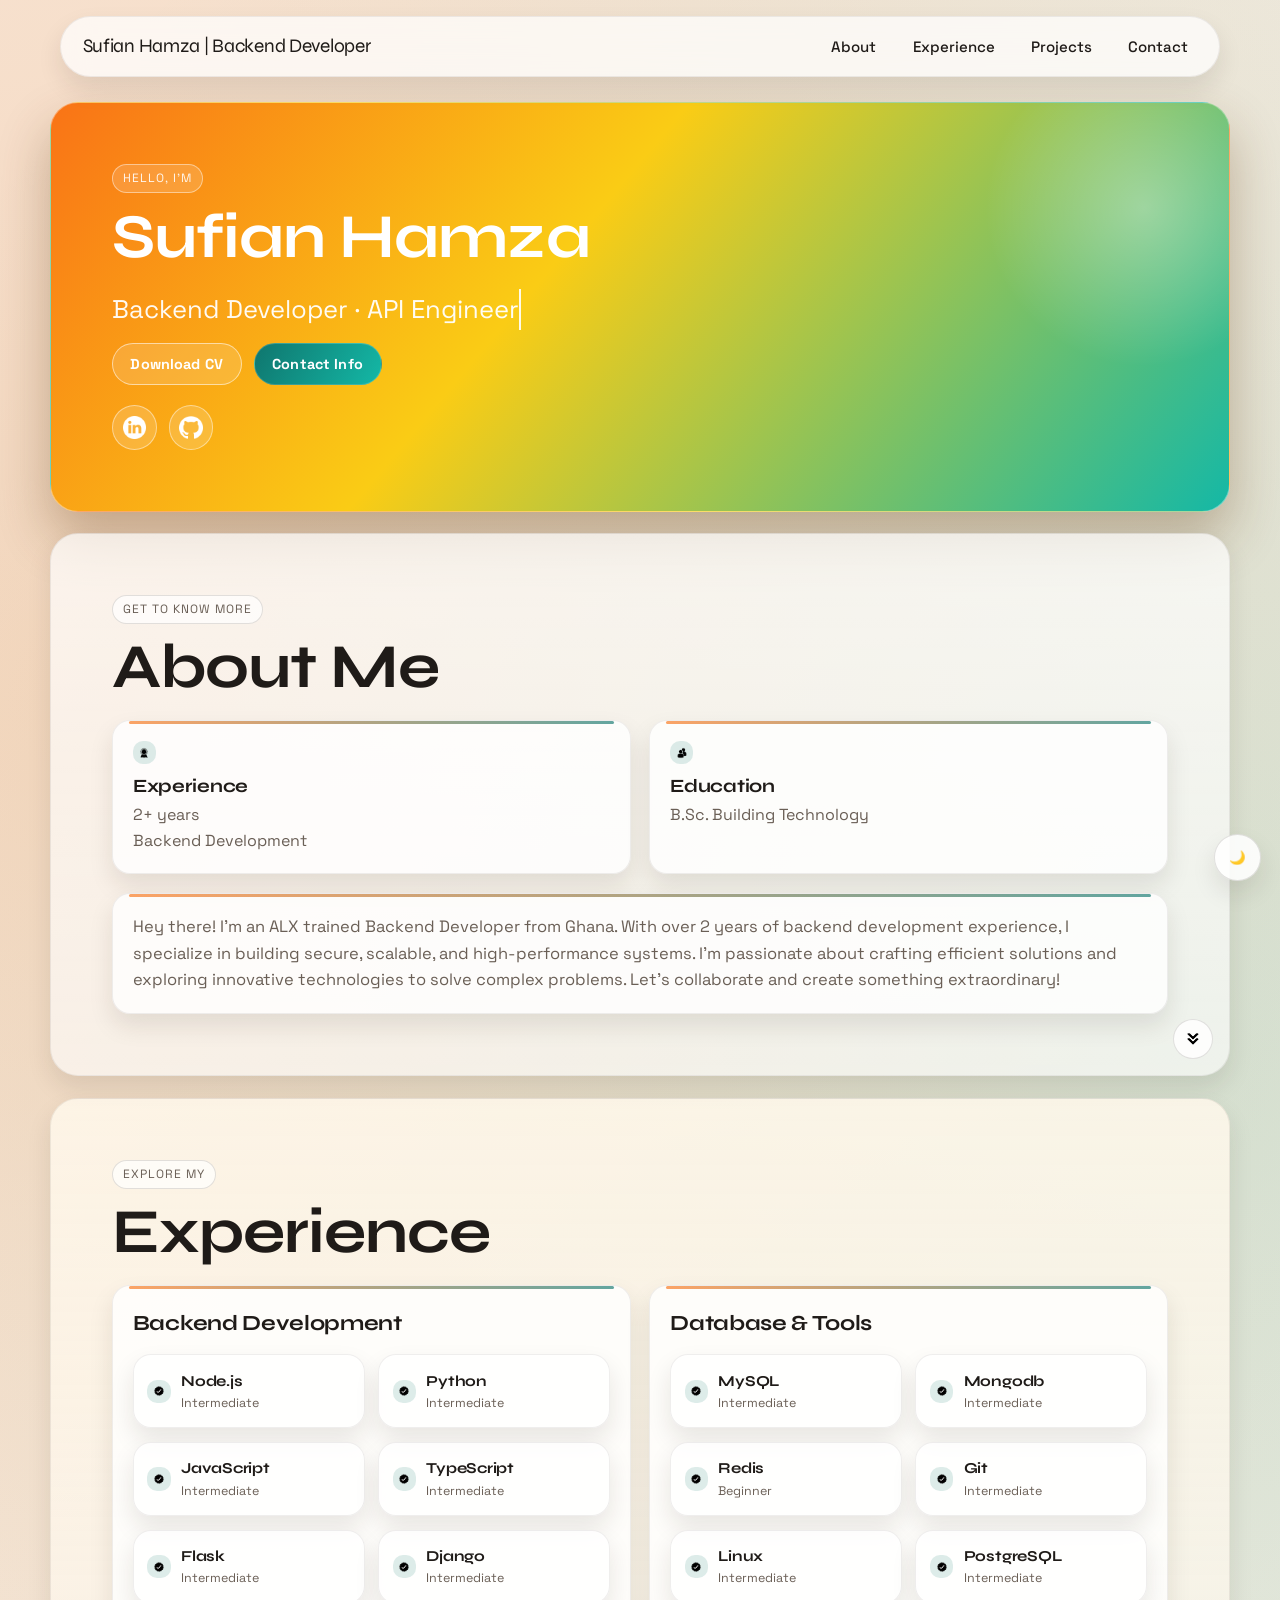
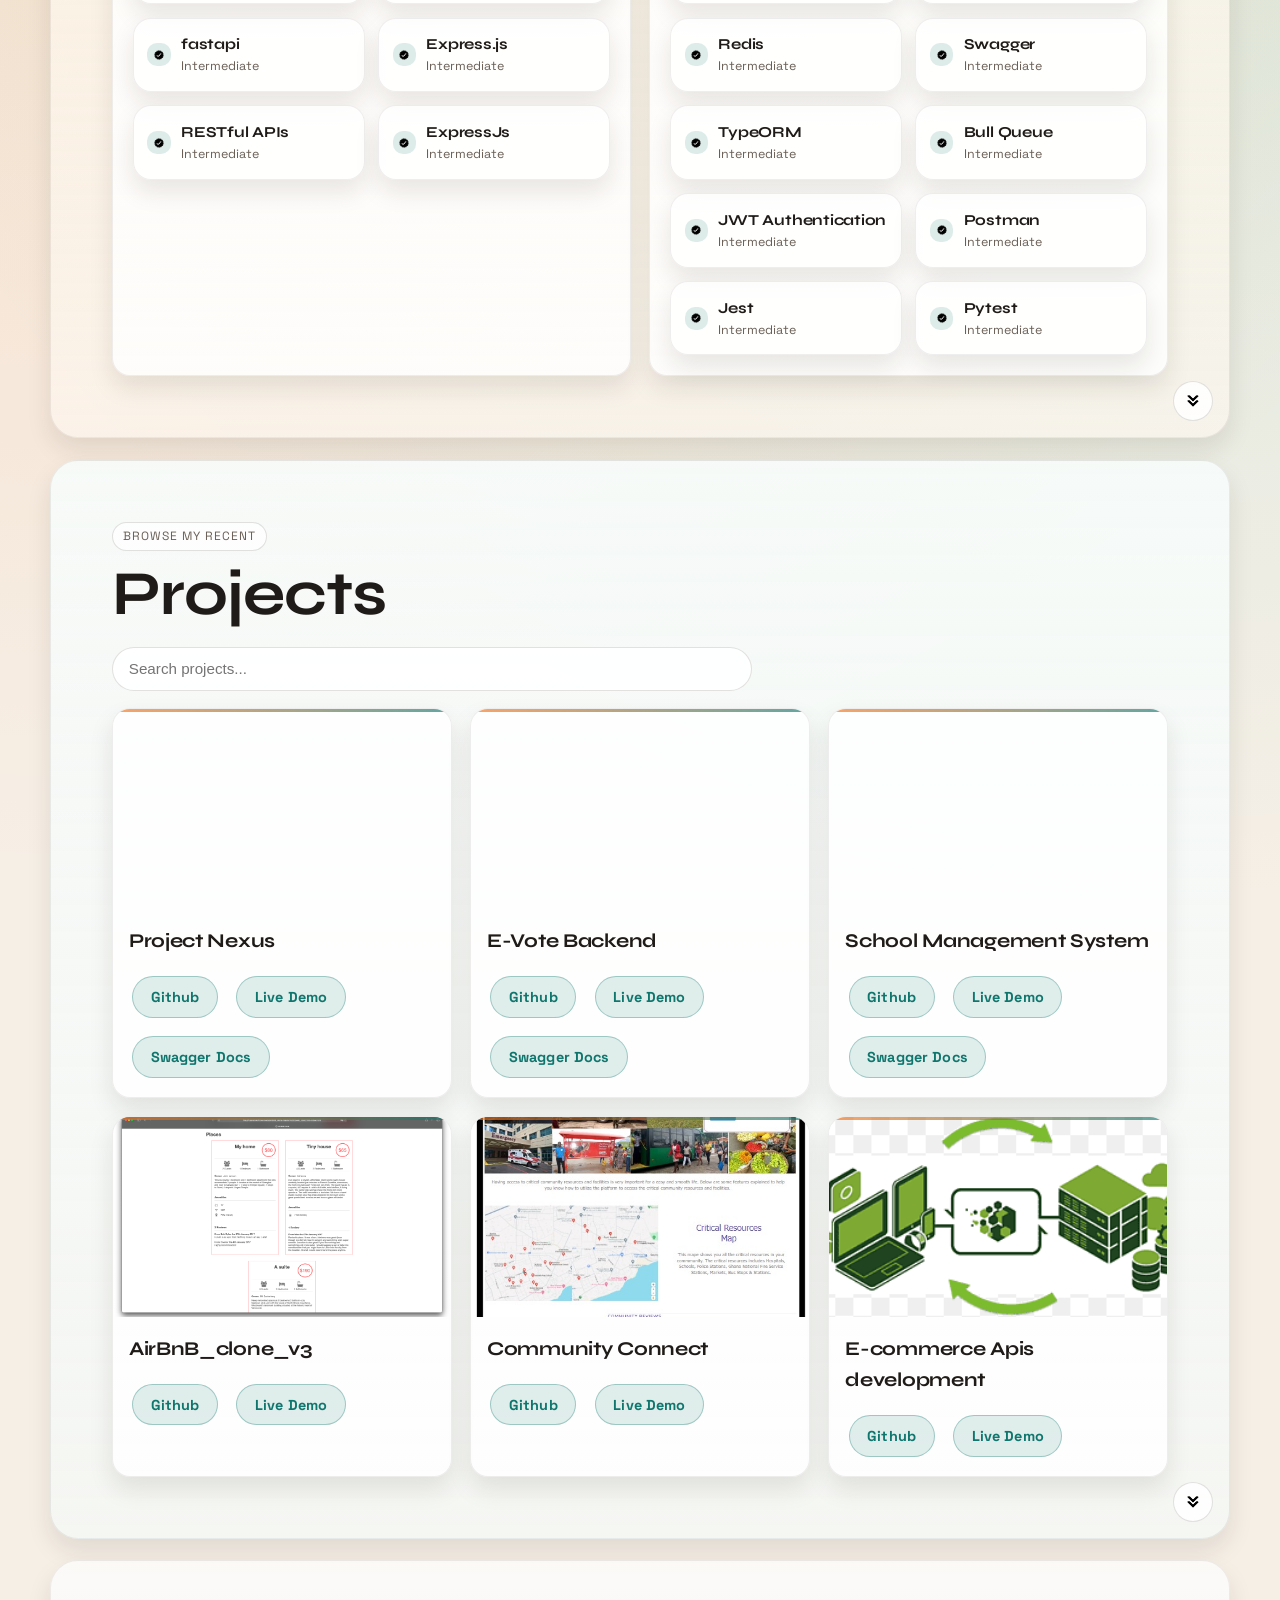
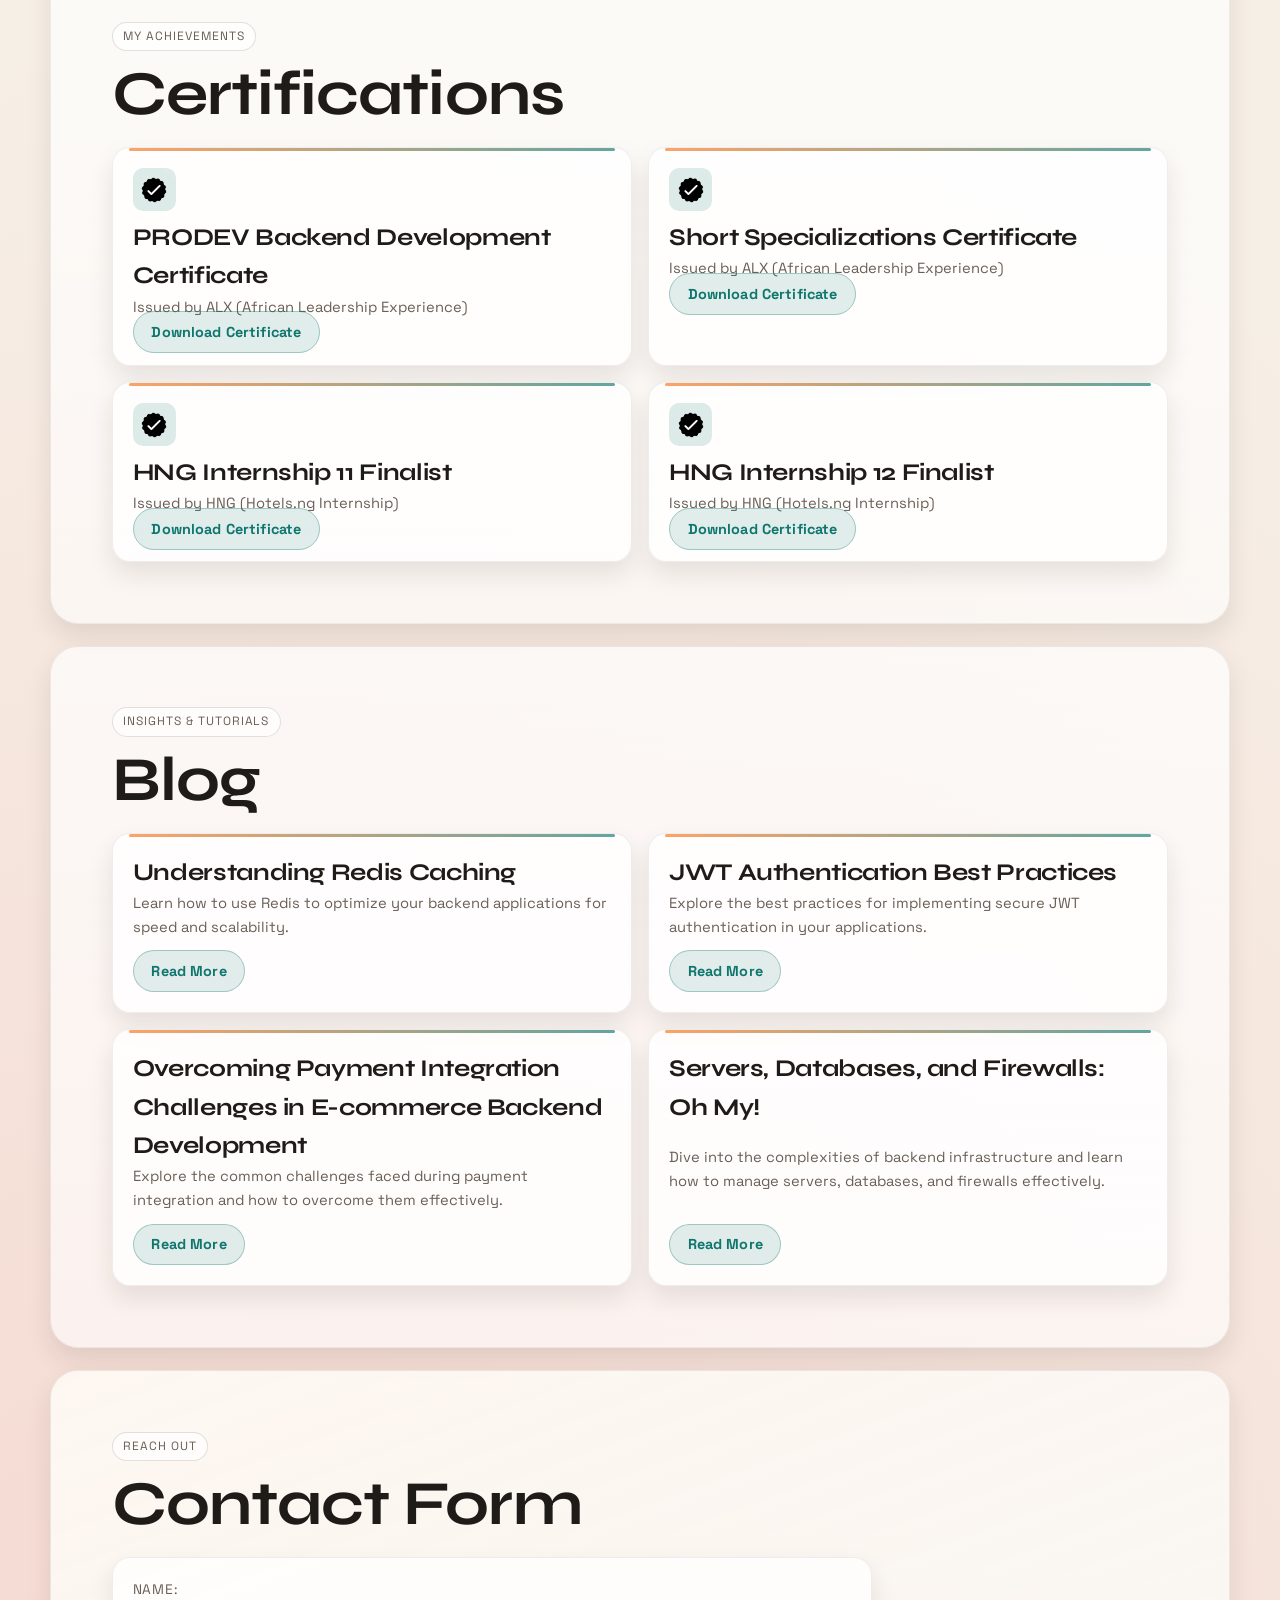
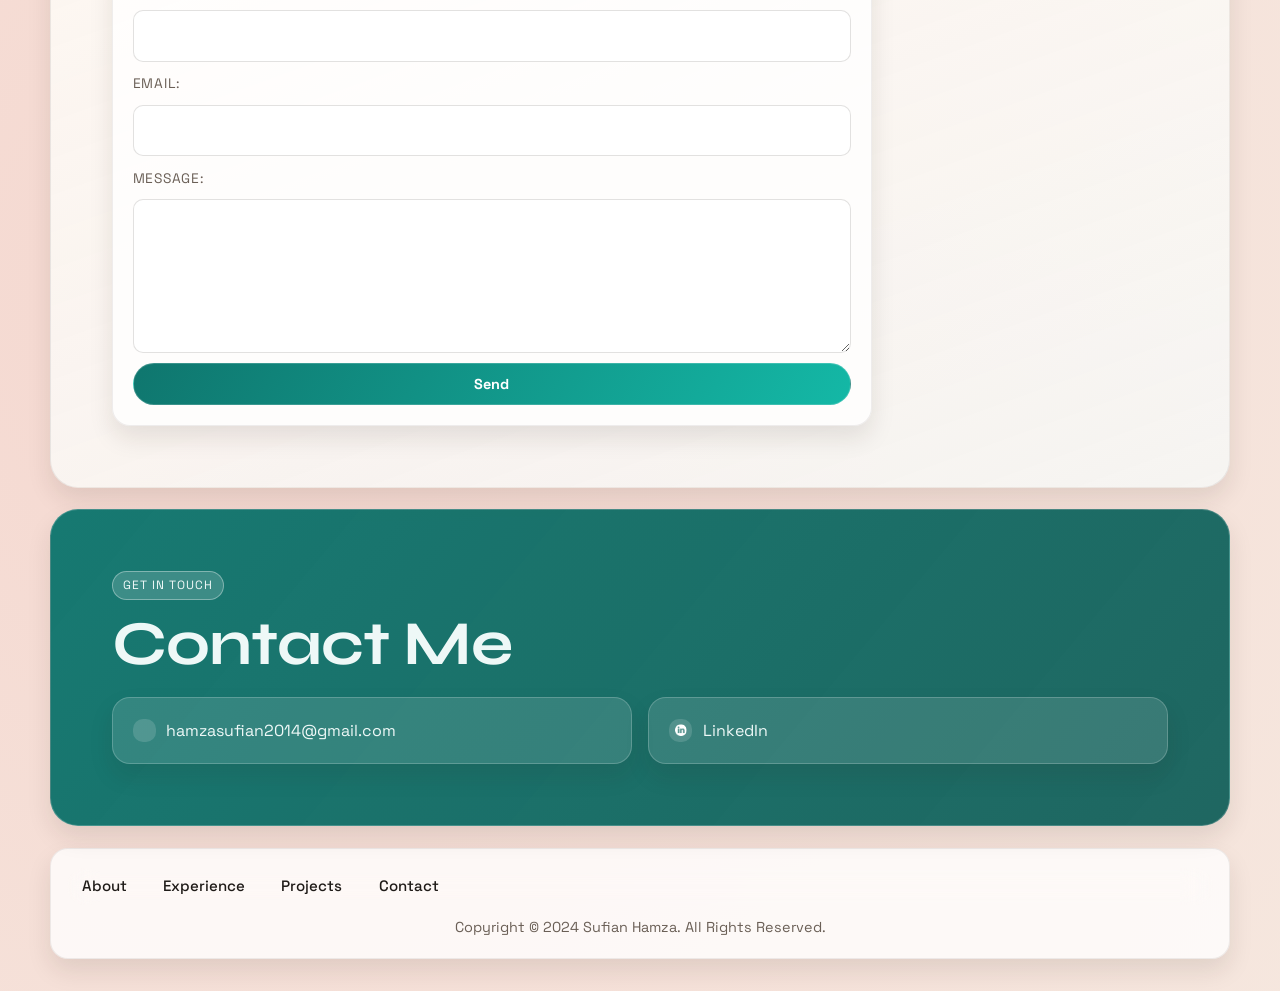
==== commit 8a875d61: "redesign site" ====
--- a/index.html
+++ b/index.html
@@ -6,6 +6,24 @@
     <meta http-equiv="X-UA-Compatible" content="IE=edge" />
     <meta name="viewport" content="width=device-width, initial-scale=1.0" />
     <title>Sufian Hamza | Backend Developer</title>
+    <meta name="description" content="Portfolio website of Sufian Hamza, a backend developer focused on scalable APIs, secure systems, and high-performance web services." />
+    <meta name="author" content="Sufian Hamza" />
+    <meta name="robots" content="index, follow" />
+    <meta name="theme-color" content="#0f766e" />
+    <link rel="canonical" href="https://zee-ham-su.github.io/portfolio-website/" />
+
+    <meta property="og:type" content="website" />
+    <meta property="og:title" content="Sufian Hamza | Backend Developer" />
+    <meta property="og:description" content="Backend developer portfolio showcasing projects, certifications, and technical writing." />
+    <meta property="og:url" content="https://zee-ham-su.github.io/portfolio-website/" />
+    <meta property="og:image" content="https://zee-ham-su.github.io/portfolio-website/assets/project-4.png" />
+    <meta property="og:image:alt" content="Project preview from Sufian Hamza portfolio" />
+
+    <meta name="twitter:card" content="summary_large_image" />
+    <meta name="twitter:title" content="Sufian Hamza | Backend Developer" />
+    <meta name="twitter:description" content="Backend developer portfolio showcasing projects, certifications, and technical writing." />
+    <meta name="twitter:image" content="https://zee-ham-su.github.io/portfolio-website/assets/project-4.png" />
+
     <link rel="stylesheet" href="style.css" />
     <link rel="stylesheet" href="mediaqueries.css" />
     <!-- Google Analytics -->
@@ -64,10 +82,10 @@
             <div id="socials-container">
                 <a href="https://www.linkedin.com/in/hamza-sufian-4b1200106?lipi=urn%3Ali%3Apage%3Ad_flagship3_profile_view_base_contact_details%3BFi2xtFT2TN6ev2rzOmdROA%3D%3D"
                     target="_blank" rel="noopener noreferrer" aria-label="Open LinkedIn profile">
-                    <img src="./assets/linkedin.png" alt="My LinkedIn profile" class="icon" />
+                    <img loading="eager" decoding="async" fetchpriority="high" src="./assets/linkedin.png" alt="My LinkedIn profile" class="icon" />
                 </a>
                 <a href="https://github.com/zee-ham-su" target="_blank" rel="noopener noreferrer" aria-label="Open GitHub profile">
-                    <img src="./assets/github.png" alt="My Github profile" class="icon" />
+                    <img loading="eager" decoding="async" fetchpriority="high" src="./assets/github.png" alt="My Github profile" class="icon" />
                 </a>
             </div>
         </div>
@@ -79,12 +97,12 @@
             <div class="about-details-container">
                 <div class="about-containers">
                     <div class="details-container">
-                        <img src="./assets/experience.png" alt="Experience icon" class="icon" />
+                        <img loading="lazy" decoding="async" src="./assets/experience.png" alt="Experience icon" class="icon" />
                         <h3>Experience</h3>
                         <p>2+ years <br />Backend Development</p>
                     </div>
                     <div class="details-container">
-                        <img src="./assets/education.png" alt="Education icon" class="icon" />
+                        <img loading="lazy" decoding="async" src="./assets/education.png" alt="Education icon" class="icon" />
                         <h3>Education</h3>
                         <p>B.Sc. Building Technology<br /></p>
                     </div>
@@ -98,7 +116,7 @@
             </div>
         </div>
         <a href="#experience" class="arrow" aria-label="Go to Experience section">
-            <img src="./assets/arrow.png" alt="Arrow icon" class="icon" />
+            <img loading="lazy" decoding="async" src="./assets/arrow.png" alt="Arrow icon" class="icon" />
         </a>
     </section>
     <section id="experience">
@@ -110,21 +128,21 @@
                     <h2 class="experience-sub-title">Backend Development</h2>
                     <div class="article-container">
                         <article>
-                            <img src="./assets/checkmark.png" alt="Experience icon" class="icon" />
+                            <img loading="lazy" decoding="async" src="./assets/checkmark.png" alt="Experience icon" class="icon" />
                             <div>
                                 <h3>Node.js</h3>
                                 <p>Intermediate</p>
                             </div>
                         </article>
                         <article>
-                            <img src="./assets/checkmark.png" alt="Experience icon" class="icon" />
+                            <img loading="lazy" decoding="async" src="./assets/checkmark.png" alt="Experience icon" class="icon" />
                             <div>
                                 <h3>Python</h3>
                                 <p>Intermediate</p>
                             </div>
                         </article>
                         <article>
-                            <img src="./assets/checkmark.png" alt="Experience icon" class="icon" />
+                            <img loading="lazy" decoding="async" src="./assets/checkmark.png" alt="Experience icon" class="icon" />
                             <div>
                                 <h3>JavaScript</h3>
                                 <p>Intermediate</p>
@@ -132,49 +150,49 @@
                         </article>
 
                         <article>
-                            <img src="./assets/checkmark.png" alt="Experience icon" class="icon" />
+                            <img loading="lazy" decoding="async" src="./assets/checkmark.png" alt="Experience icon" class="icon" />
                             <div>
                                 <h3>TypeScript</h3>
                                 <p>Intermediate</p>
                             </div>
                         </article>
                         <article>
-                            <img src="./assets/checkmark.png" alt="Experience icon" class="icon" />
+                            <img loading="lazy" decoding="async" src="./assets/checkmark.png" alt="Experience icon" class="icon" />
                             <div>
                                 <h3>Flask</h3>
                                 <p>Intermediate</p>
                             </div>
                         </article>
                         <article>
-                            <img src="./assets/checkmark.png" alt="Experience icon" class="icon" />
+                            <img loading="lazy" decoding="async" src="./assets/checkmark.png" alt="Experience icon" class="icon" />
                             <div>
                                 <h3>Django</h3>
                                 <p>Intermediate</p>
                             </div>
                         </article>
                         <article>
-                            <img src="./assets/checkmark.png" alt="Experience icon" class="icon" />
+                            <img loading="lazy" decoding="async" src="./assets/checkmark.png" alt="Experience icon" class="icon" />
                             <div>
                                 <h3>fastapi</h3>
                                 <p>Intermediate</p>
                             </div>
                         </article>
                         <article>
-                            <img src="./assets/checkmark.png" alt="Experience icon" class="icon" />
+                            <img loading="lazy" decoding="async" src="./assets/checkmark.png" alt="Experience icon" class="icon" />
                             <div>
                                 <h3>Express.js</h3>
                                 <p>Intermediate</p>
                             </div>
                         </article>
                         <article>
-                            <img src="./assets/checkmark.png" alt="Experience icon" class="icon" />
+                            <img loading="lazy" decoding="async" src="./assets/checkmark.png" alt="Experience icon" class="icon" />
                             <div>
                                 <h3>RESTful APIs</h3>
                                 <p>Intermediate</p>
                             </div>
                         </article>
                         <article>
-                            <img src="./assets/checkmark.png" alt="Experience icon" class="icon" />
+                            <img loading="lazy" decoding="async" src="./assets/checkmark.png" alt="Experience icon" class="icon" />
                             <div>
                                 <h3>ExpressJs</h3>
                                 <p>Intermediate</p>
@@ -186,98 +204,98 @@
                     <h2 class="experience-sub-title">Database & Tools</h2>
                     <div class="article-container">
                         <article>
-                            <img src="./assets/checkmark.png" alt="Experience icon" class="icon" />
+                            <img loading="lazy" decoding="async" src="./assets/checkmark.png" alt="Experience icon" class="icon" />
                             <div>
                                 <h3>MySQL</h3>
                                 <p>Intermediate</p>
                             </div>
                         </article>
                         <article>
-                            <img src="./assets/checkmark.png" alt="Experience icon" class="icon" />
+                            <img loading="lazy" decoding="async" src="./assets/checkmark.png" alt="Experience icon" class="icon" />
                             <div>
                                 <h3>Mongodb</h3>
                                 <p>Intermediate</p>
                             </div>
                         </article>
                         <article>
-                            <img src="./assets/checkmark.png" alt="Experience icon" class="icon" />
+                            <img loading="lazy" decoding="async" src="./assets/checkmark.png" alt="Experience icon" class="icon" />
                             <div>
                                 <h3>Redis</h3>
                                 <p>Beginner</p>
                             </div>
                         </article>
                         <article>
-                            <img src="./assets/checkmark.png" alt="Experience icon" class="icon" />
+                            <img loading="lazy" decoding="async" src="./assets/checkmark.png" alt="Experience icon" class="icon" />
                             <div>
                                 <h3>Git</h3>
                                 <p>Intermediate</p>
                             </div>
                         </article>
                         <article>
-                            <img src="./assets/checkmark.png" alt="Experience icon" class="icon" />
+                            <img loading="lazy" decoding="async" src="./assets/checkmark.png" alt="Experience icon" class="icon" />
                             <div>
                                 <h3>Linux</h3>
                                 <p>Intermediate</p>
                             </div>
                         </article>
                         <article>
-                            <img src="./assets/checkmark.png" alt="Experience icon" class="icon" />
+                            <img loading="lazy" decoding="async" src="./assets/checkmark.png" alt="Experience icon" class="icon" />
                             <div>
                                 <h3>PostgreSQL</h3>
                                 <p>Intermediate</p>
                             </div>
                         </article>
                         <article>
-                            <img src="./assets/checkmark.png" alt="Experience icon" class="icon" />
+                            <img loading="lazy" decoding="async" src="./assets/checkmark.png" alt="Experience icon" class="icon" />
                             <div>
                                 <h3>Redis</h3>
                                 <p>Intermediate</p>
                             </div>
                         </article>
                         <article>
-                            <img src="./assets/checkmark.png" alt="Experience icon" class="icon" />
+                            <img loading="lazy" decoding="async" src="./assets/checkmark.png" alt="Experience icon" class="icon" />
                             <div>
                                 <h3>Swagger</h3>
                                 <p>Intermediate</p>
                             </div>
                         </article>
                         <article>
-                            <img src="./assets/checkmark.png" alt="Experience icon" class="icon" />
+                            <img loading="lazy" decoding="async" src="./assets/checkmark.png" alt="Experience icon" class="icon" />
                             <div>
                                 <h3>TypeORM</h3>
                                 <p>Intermediate</p>
                             </div>
                         </article>
                         <article>
-                            <img src="./assets/checkmark.png" alt="Experience icon" class="icon" />
+                            <img loading="lazy" decoding="async" src="./assets/checkmark.png" alt="Experience icon" class="icon" />
                             <div>
                                 <h3>Bull Queue</h3>
                                 <p>Intermediate</p>
                             </div>
                         </article>
                         <article>
-                            <img src="./assets/checkmark.png" alt="Experience icon" class="icon" />
+                            <img loading="lazy" decoding="async" src="./assets/checkmark.png" alt="Experience icon" class="icon" />
                             <div>
                                 <h3>JWT Authentication</h3>
                                 <p>Intermediate</p>
                             </div>
                         </article>
                         <article>
-                            <img src="./assets/checkmark.png" alt="Experience icon" class="icon" />
+                            <img loading="lazy" decoding="async" src="./assets/checkmark.png" alt="Experience icon" class="icon" />
                             <div>
                                 <h3>Postman</h3>
                                 <p>Intermediate</p>
                             </div>
                         </article>
                         <article>
-                            <img src="./assets/checkmark.png" alt="Experience icon" class="icon" />
+                            <img loading="lazy" decoding="async" src="./assets/checkmark.png" alt="Experience icon" class="icon" />
                             <div>
                                 <h3>Jest</h3>
                                 <p>Intermediate</p>
                             </div>
                         </article>
                         <article>
-                            <img src="./assets/checkmark.png" alt="Experience icon" class="icon" />
+                            <img loading="lazy" decoding="async" src="./assets/checkmark.png" alt="Experience icon" class="icon" />
                             <div>
                                 <h3>Pytest</h3>
                                 <p>Intermediate</p>
@@ -288,7 +306,7 @@
             </div>
         </div>
         <a href="#projects" class="arrow" aria-label="Go to Projects section">
-            <img src="./assets/arrow.png" alt="Arrow icon" class="icon" />
+            <img loading="lazy" decoding="async" src="./assets/arrow.png" alt="Arrow icon" class="icon" />
         </a>
     </section>
     <section id="projects">
@@ -301,7 +319,7 @@
             <div class="about-containers">
                 <div class="details-container color-container">
                     <div class="article-container">
-                        <img src="./assets/project-4.png" alt="Project 4" class="project-img" />
+                        <img loading="lazy" decoding="async" src="./assets/project-4.png" alt="Project 4" class="project-img" fetchpriority="low" />
                     </div>
                     <h2 class="experience-sub-title project-title">Project Nexus</h2>
                     <div class="btn-container">
@@ -321,7 +339,7 @@
                 </div>
                 <div class="details-container color-container">
                     <div class="article-container">
-                        <img src="./assets/project-5.png" alt="Project 5" class="project-img" />
+                        <img loading="lazy" decoding="async" src="./assets/project-5.png" alt="Project 5" class="project-img" fetchpriority="low" />
                     </div>
                     <h2 class="experience-sub-title project-title">E-Vote Backend</h2>
                     <div class="btn-container">
@@ -341,7 +359,7 @@
                 </div>
                 <div class="details-container color-container">
                     <div class="article-container">
-                        <img src="./assets/project-6.png" alt="Project 6" class="project-img" />
+                        <img loading="lazy" decoding="async" src="./assets/project-6.png" alt="Project 6" class="project-img" fetchpriority="low" />
                     </div>
                     <h2 class="experience-sub-title project-title">School Management System</h2>
                     <div class="btn-container">
@@ -361,7 +379,7 @@
                 </div>
                 <div class="details-container color-container">
                     <div class="article-container">
-                        <img src="./assets/project-1.png" alt="Project 1" class="project-img" />
+                        <img loading="lazy" decoding="async" src="./assets/project-1.png" alt="Project 1" class="project-img" fetchpriority="low" />
                     </div>
                     <h2 class="experience-sub-title project-title">AirBnB_clone_v3</h2>
                     <div class="btn-container">
@@ -377,7 +395,7 @@
                 </div>
                 <div class="details-container color-container">
                     <div class="article-container">
-                        <img src="./assets/project-2.png" alt="Project 2" class="project-img" />
+                        <img loading="lazy" decoding="async" src="./assets/project-2.png" alt="Project 2" class="project-img" fetchpriority="low" />
                     </div>
                     <h2 class="experience-sub-title project-title">Community Connect</h2>
                     <div class="btn-container">
@@ -393,7 +411,7 @@
                 </div>
                 <div class="details-container color-container">
                     <div class="article-container">
-                        <img src="./assets/project-3.png" alt="Project 3" class="project-img" />
+                        <img loading="lazy" decoding="async" src="./assets/project-3.png" alt="Project 3" class="project-img" fetchpriority="low" />
                     </div>
                     <h2 class="experience-sub-title project-title">E-commerce Apis development</h2>
                     <div class="btn-container">
@@ -410,7 +428,7 @@
             </div>
         </div>
         <a href="#contact" class="arrow" aria-label="Go to Contact form section">
-            <img src="./assets/arrow.png" alt="Arrow icon" class="icon" />
+            <img loading="lazy" decoding="async" src="./assets/arrow.png" alt="Arrow icon" class="icon" />
         </a>
     </section>
 
@@ -420,7 +438,7 @@
         <div class="certifications-container">
             <div class="certification">
                 <a href="./assets/86-prodev-backend-certificate-hamza-sufian.png" download>
-                    <img src="./assets/checkmark.png" alt="Backend Development Certificate" class="certification-img" />
+                    <img loading="lazy" decoding="async" src="./assets/checkmark.png" alt="Backend Development Certificate" class="certification-img" />
                 </a>
                 <h2>PRODEV Backend Development Certificate</h2>
                 <p>Issued by ALX (African Leadership Experience)</p>
@@ -428,7 +446,7 @@
             </div>
             <div class="certification">
                 <a href="./assets/17-short-specializations-certificate-hamza-sufian.png" download>
-                    <img src="./assets/checkmark.png" alt="Short Specializations Certificate" class="certification-img" />
+                    <img loading="lazy" decoding="async" src="./assets/checkmark.png" alt="Short Specializations Certificate" class="certification-img" />
                 </a>
                 <h2>Short Specializations Certificate</h2>
                 <p>Issued by ALX (African Leadership Experience)</p>
@@ -436,7 +454,7 @@
             </div>
             <div class="certification">
                 <a href="./assets/HNG Internship 11_Hamza Sufian _certificate.pdf" download>
-                    <img src="./assets/checkmark.png" alt="HNG Internship 11 Certificate" class="certification-img" />
+                    <img loading="lazy" decoding="async" src="./assets/checkmark.png" alt="HNG Internship 11 Certificate" class="certification-img" />
                 </a>
                 <h2>HNG Internship 11 Finalist</h2>
                 <p>Issued by HNG (Hotels.ng Internship)</p>
@@ -444,7 +462,7 @@
             </div>
             <div class="certification">
                 <a href="./assets/HNG Internship 12_Hamza SUFIAN_certificate.pdf" download>
-                    <img src="./assets/checkmark.png" alt="HNG Internship 12 Certificate" class="certification-img" />
+                    <img loading="lazy" decoding="async" src="./assets/checkmark.png" alt="HNG Internship 12 Certificate" class="certification-img" />
                 </a>
                 <h2>HNG Internship 12 Finalist</h2>
                 <p>Issued by HNG (Hotels.ng Internship)</p>
@@ -501,11 +519,11 @@
         <h1 class="title">Contact Me</h1>
         <div class="contact-info-upper-container">
             <div class="contact-info-container">
-                <img src="./assets/email.png" alt="Email icon" class="icon contact-icon email-icon" />
+                <img loading="lazy" decoding="async" src="./assets/email.png" alt="Email icon" class="icon contact-icon email-icon" />
                 <p><a href="mailto:hamzasufian2014@gmail.com">hamzasufian2014@gmail.com</a></p>
             </div>
             <div class="contact-info-container">
-                <img src="./assets/linkedin.png" alt="LinkedIn icon" class="icon contact-icon" />
+                <img loading="lazy" decoding="async" src="./assets/linkedin.png" alt="LinkedIn icon" class="icon contact-icon" />
                 <p><a href="https://www.linkedin.com/in/hamza-sufian-4b1200106/" target="_blank" rel="noopener noreferrer">LinkedIn</a></p>
             </div>
         </div>
--- a/style.css
+++ b/style.css
@@ -884,6 +884,39 @@
     }
 }
 
+@media (prefers-reduced-motion: reduce) {
+    html {
+        scroll-behavior: auto;
+    }
+
+    *,
+    *::before,
+    *::after {
+        animation-duration: 0.01ms !important;
+        animation-iteration-count: 1 !important;
+        transition-duration: 0.01ms !important;
+    }
+
+    section::before,
+    .btn::before {
+        display: none !important;
+    }
+
+    .details-container:hover,
+    .text-container:hover,
+    .certification:hover,
+    .blog-post:hover,
+    article:hover,
+    .contact-info-container:hover,
+    .theme-toggle:hover,
+    #scrollToTop:hover,
+    .arrow:hover,
+    .btn-color-1:hover,
+    .btn-color-2:hover {
+        transform: none !important;
+    }
+}
+
 /* RESPONSIVE */
 @media (max-width: 1080px) {
     #projects .about-containers {
